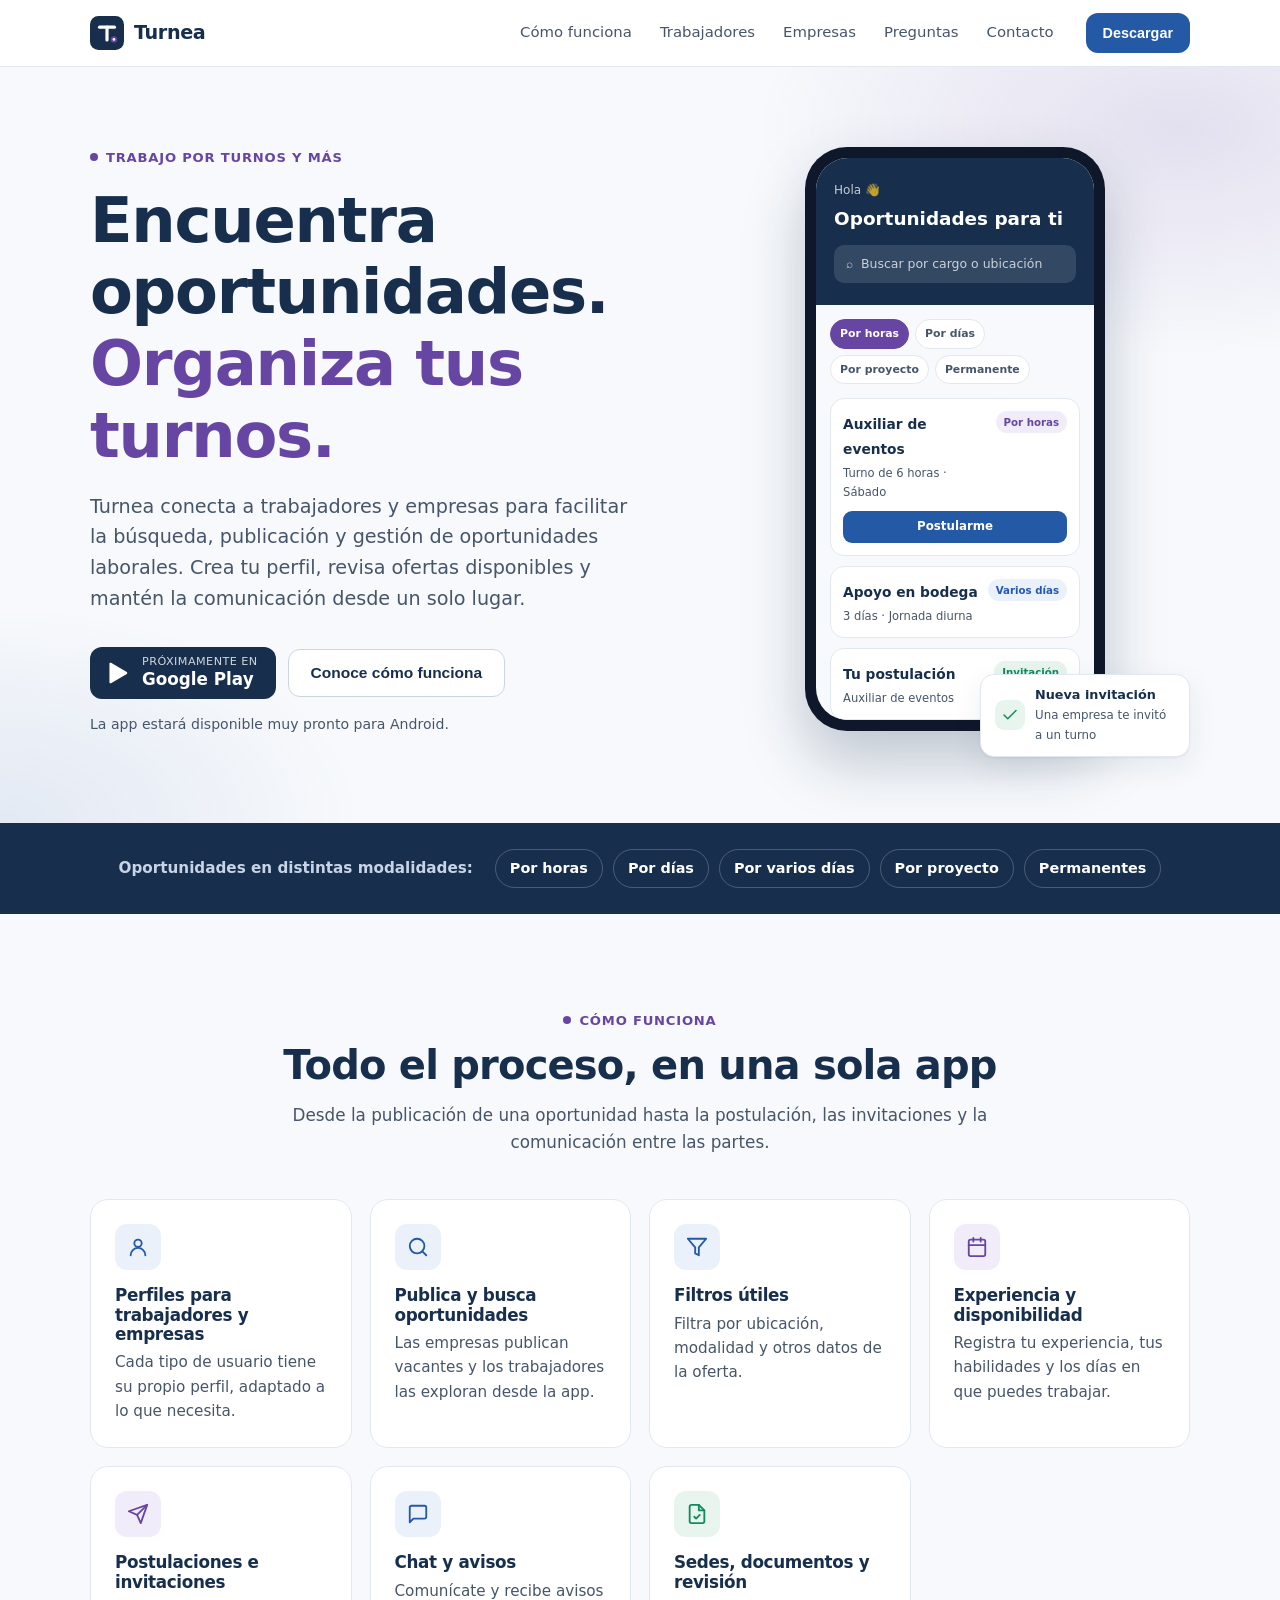
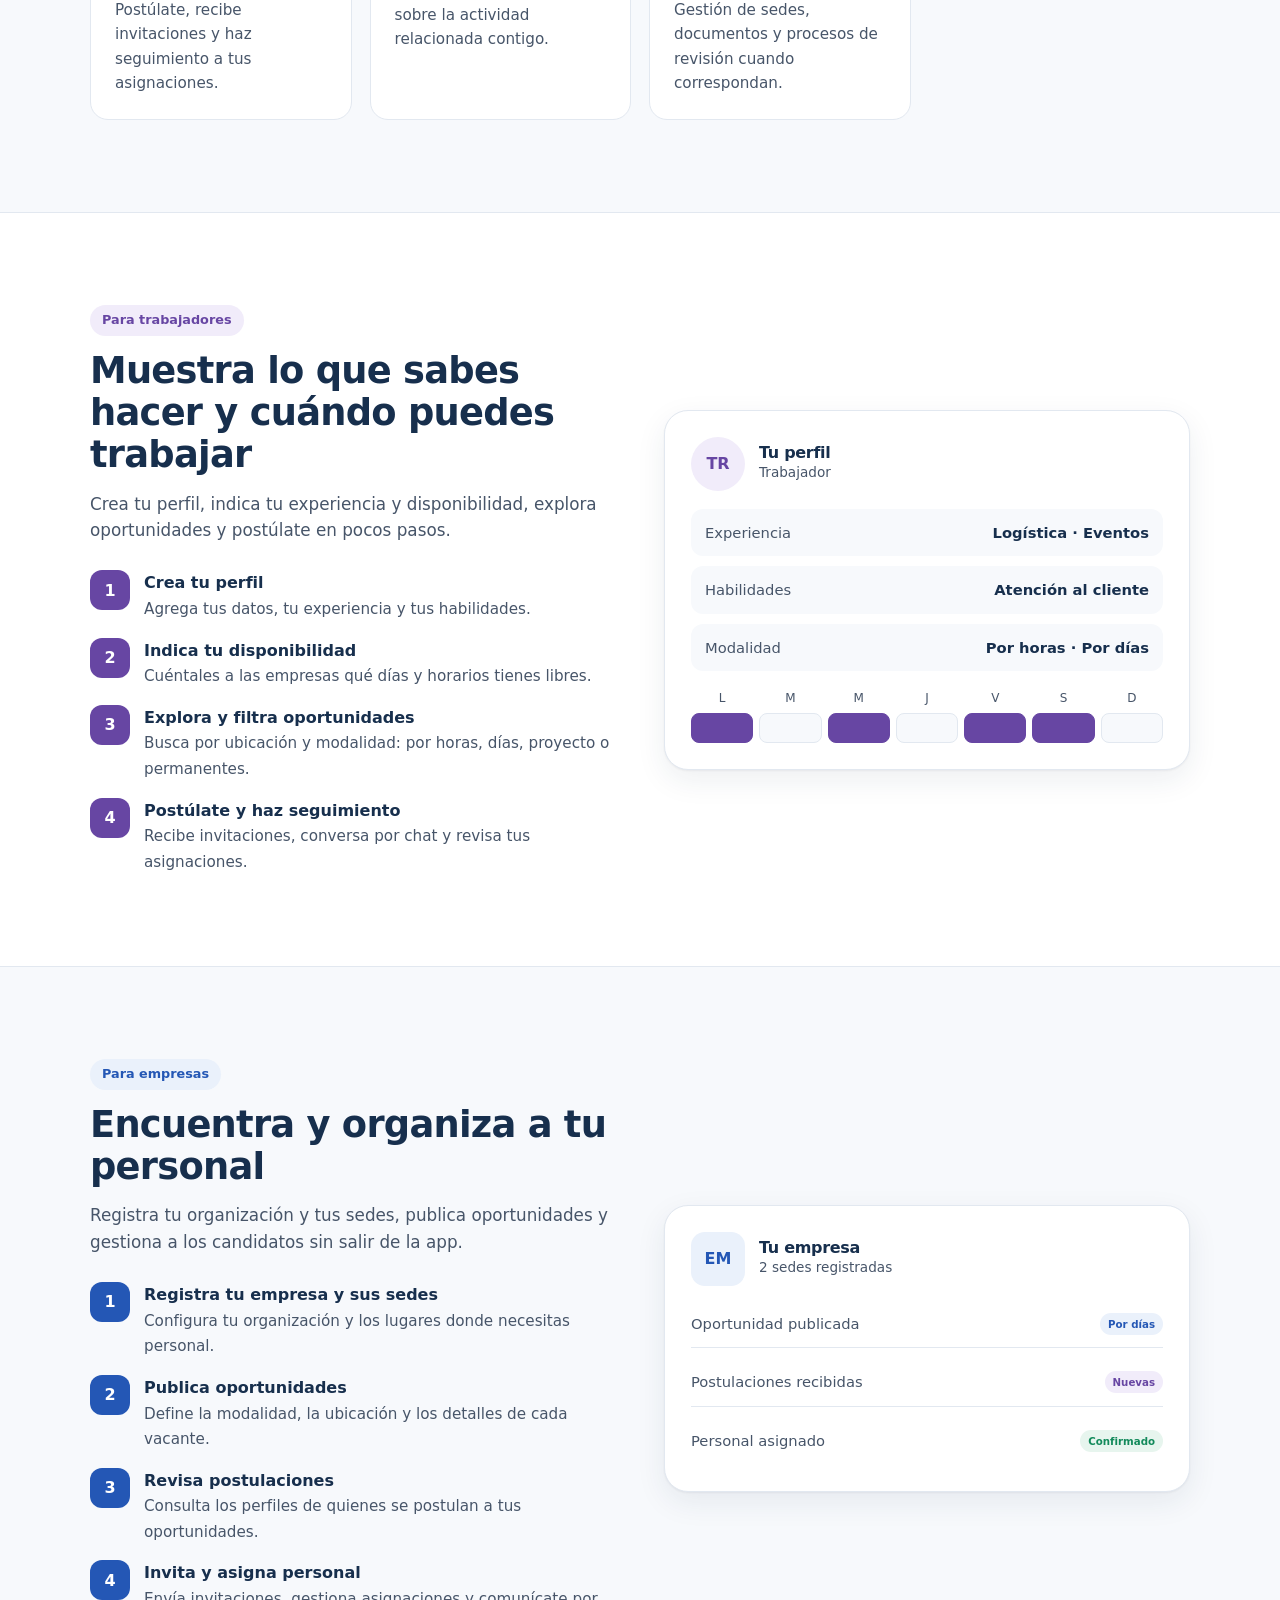
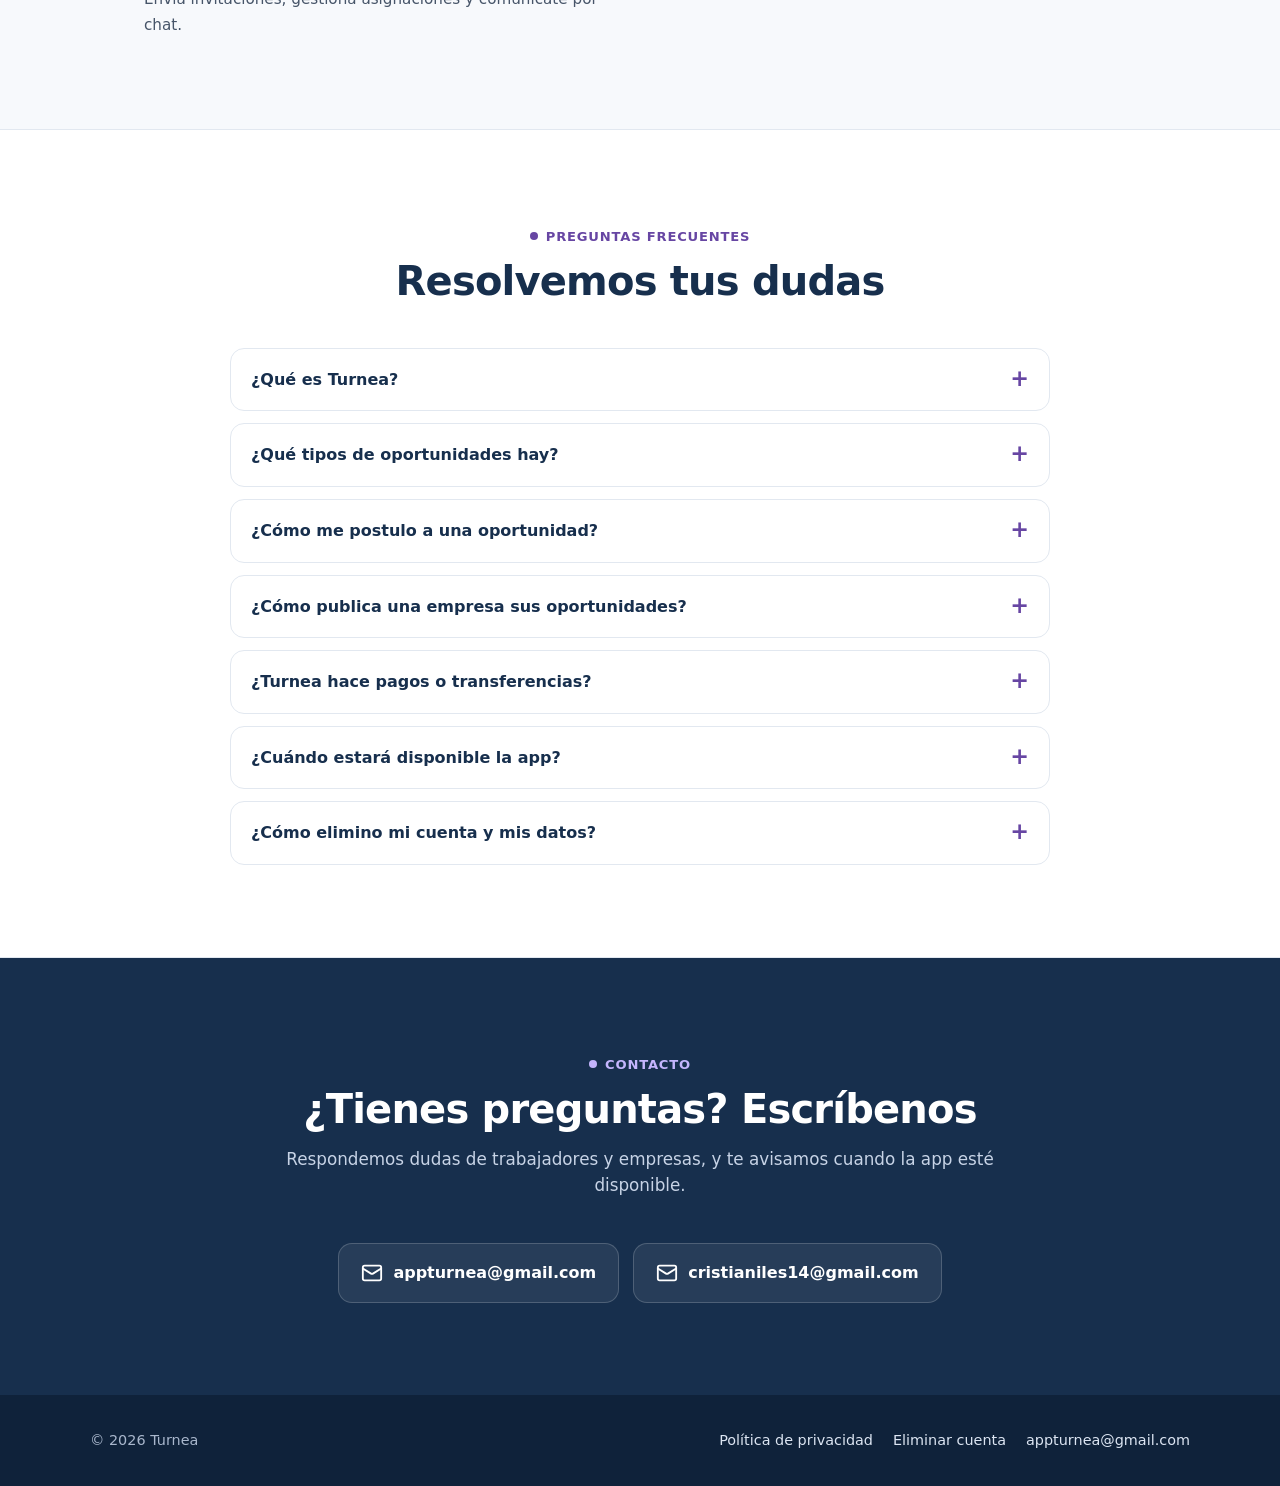
==== index.html @ 00cc9def "Sitio web de Turnea con privacidad y eliminación de cuenta Página de inicio para trabajadores y empr" ====
<!doctype html>
<html lang="es">
<head>
  <meta charset="utf-8">
  <meta name="viewport" content="width=device-width, initial-scale=1">
  <title>Turnea — Encuentra oportunidades. Organiza tus turnos.</title>
  <meta name="description" content="Turnea conecta a trabajadores y empresas para buscar, publicar y gestionar oportunidades laborales por horas, por días, por proyecto o permanentes.">
  <link rel="canonical" href="https://molanojd.github.io/turnea/">
  <meta name="theme-color" content="#172F4D">
  <link rel="icon" href="assets/logo.svg" type="image/svg+xml">
  <meta property="og:type" content="website">
  <meta property="og:site_name" content="Turnea">
  <meta property="og:title" content="Turnea — Encuentra oportunidades. Organiza tus turnos.">
  <meta property="og:description" content="Conecta a trabajadores y empresas para buscar, publicar y gestionar oportunidades laborales desde un solo lugar.">
  <meta property="og:url" content="https://molanojd.github.io/turnea/">
  <meta property="og:image" content="https://molanojd.github.io/turnea/assets/og.jpg">
  <meta property="og:image:width" content="1200">
  <meta property="og:image:height" content="630">
  <meta property="og:locale" content="es_CO">
  <meta name="twitter:card" content="summary_large_image">
  <link rel="preload" href="assets/fonts/inter-latin.woff2" as="font" type="font/woff2" crossorigin>
  <link rel="stylesheet" href="assets/styles.css">
</head>
<body>
<svg width="0" height="0" style="position:absolute" aria-hidden="true">
  <defs>
    <symbol id="i-user" viewBox="0 0 24 24"><circle cx="12" cy="8" r="4"/><path d="M4 21a8 8 0 0 1 16 0"/></symbol>
    <symbol id="i-building" viewBox="0 0 24 24"><rect x="4" y="2" width="16" height="20" rx="2"/><path d="M9 22v-4h6v4M8 6h.01M16 6h.01M12 6h.01M12 10h.01M12 14h.01M16 10h.01M16 14h.01M8 10h.01M8 14h.01"/></symbol>
    <symbol id="i-search" viewBox="0 0 24 24"><circle cx="11" cy="11" r="8"/><path d="m21 21-4.3-4.3"/></symbol>
    <symbol id="i-filter" viewBox="0 0 24 24"><path d="M22 3H2l8 9.46V19l4 2v-8.54z"/></symbol>
    <symbol id="i-calendar" viewBox="0 0 24 24"><rect x="3" y="4" width="18" height="18" rx="2"/><path d="M16 2v4M8 2v4M3 10h18"/></symbol>
    <symbol id="i-send" viewBox="0 0 24 24"><path d="m22 2-7 20-4-9-9-4z"/><path d="M22 2 11 13"/></symbol>
    <symbol id="i-chat" viewBox="0 0 24 24"><path d="M21 15a2 2 0 0 1-2 2H7l-4 4V5a2 2 0 0 1 2-2h14a2 2 0 0 1 2 2z"/></symbol>
    <symbol id="i-file" viewBox="0 0 24 24"><path d="M14 2H6a2 2 0 0 0-2 2v16a2 2 0 0 0 2 2h12a2 2 0 0 0 2-2V8z"/><path d="M14 2v6h6M9 15l2 2 4-4"/></symbol>
    <symbol id="i-check" viewBox="0 0 24 24"><path d="M20 6 9 17l-5-5"/></symbol>
    <symbol id="i-bell" viewBox="0 0 24 24"><path d="M6 8a6 6 0 0 1 12 0c0 7 3 9 3 9H3s3-2 3-9M10.3 21a1.94 1.94 0 0 0 3.4 0"/></symbol>
    <symbol id="i-mail" viewBox="0 0 24 24"><rect x="2" y="4" width="20" height="16" rx="2"/><path d="m22 7-8.97 5.7a1.94 1.94 0 0 1-2.06 0L2 7"/></symbol>
    <symbol id="i-play" viewBox="0 0 24 24"><path d="M5 3.5v17a1 1 0 0 0 1.5.86l14.5-8.5a1 1 0 0 0 0-1.72L6.5 2.64A1 1 0 0 0 5 3.5z" fill="currentColor" stroke="none"/></symbol>
  </defs>
</svg>

<a class="skip" href="#main">Saltar al contenido</a>

<header class="top">
  <div class="wrap">
    <a class="brand" href="./"><img src="assets/logo.svg" width="34" height="34" alt="">Turnea</a>
    <nav class="nav" aria-label="Principal">
      <a href="#como-funciona">Cómo funciona</a>
      <a href="#trabajadores">Trabajadores</a>
      <a href="#empresas">Empresas</a>
      <a href="#preguntas">Preguntas</a>
      <a href="#contacto">Contacto</a>
    </nav>
    <a class="btn btn-primary" href="#descargar">Descargar</a>
  </div>
</header>

<main id="main">
  <!-- Inicio -->
  <section class="hero" id="inicio" aria-labelledby="t-hero">
    <div class="wrap">
      <div>
        <span class="eyebrow">Trabajo por turnos y más</span>
        <h1 id="t-hero">Encuentra oportunidades. <span>Organiza tus turnos.</span></h1>
        <p class="lead">Turnea conecta a trabajadores y empresas para facilitar la búsqueda, publicación y gestión de oportunidades laborales. Crea tu perfil, revisa ofertas disponibles y mantén la comunicación desde un solo lugar.</p>
        <div class="cta" id="descargar">
          <a class="play-soon" href="#contacto" aria-label="Próximamente en Google Play. Escríbenos para recibir el aviso.">
            <svg class="icon" aria-hidden="true"><use href="#i-play"/></svg>
            <span><small>Próximamente en</small><strong>Google Play</strong></span>
          </a>
          <a class="btn btn-outline" href="#como-funciona">Conoce cómo funciona</a>
        </div>
        <p class="note-soon">La app estará disponible muy pronto para Android.</p>
      </div>

      <div class="mock" aria-hidden="true">
        <div class="phone">
          <div class="screen">
            <div class="s-top">
              <small>Hola 👋</small>
              <b>Oportunidades para ti</b>
              <div class="s-search">⌕&nbsp; Buscar por cargo o ubicación</div>
            </div>
            <div class="s-chips"><span class="on">Por horas</span><span>Por días</span><span>Por proyecto</span><span>Permanente</span></div>
            <div class="s-card">
              <div class="r"><div><b>Auxiliar de eventos</b><p>Turno de 6 horas · Sábado</p></div><span class="pill p">Por horas</span></div>
              <div class="act">Postularme</div>
            </div>
            <div class="s-card">
              <div class="r"><div><b>Apoyo en bodega</b><p>3 días · Jornada diurna</p></div><span class="pill b">Varios días</span></div>
            </div>
            <div class="s-card">
              <div class="r"><div><b>Tu postulación</b><p>Auxiliar de eventos</p></div><span class="pill g">Invitación</span></div>
            </div>
          </div>
        </div>
        <div class="toast">
          <span class="dot"><svg class="icon" aria-hidden="true"><use href="#i-check"/></svg></span>
          <div><b>Nueva invitación</b><span>Una empresa te invitó a un turno</span></div>
        </div>
      </div>
    </div>
  </section>

  <div class="modes" aria-label="Modalidades de trabajo">
    <div class="wrap">
      <p>Oportunidades en distintas modalidades:</p>
      <ul>
        <li>Por horas</li><li>Por días</li><li>Por varios días</li><li>Por proyecto</li><li>Permanentes</li>
      </ul>
    </div>
  </div>

  <!-- Cómo funciona / funciones -->
  <section id="como-funciona" aria-labelledby="t-func">
    <div class="wrap">
      <div class="sec-head center">
        <span class="eyebrow">Cómo funciona</span>
        <h2 id="t-func">Todo el proceso, en una sola app</h2>
        <p>Desde la publicación de una oportunidad hasta la postulación, las invitaciones y la comunicación entre las partes.</p>
      </div>
      <ul class="features">
        <li class="feature"><span class="ico"><svg class="icon" aria-hidden="true"><use href="#i-user"/></svg></span><h3>Perfiles para trabajadores y empresas</h3><p>Cada tipo de usuario tiene su propio perfil, adaptado a lo que necesita.</p></li>
        <li class="feature"><span class="ico"><svg class="icon" aria-hidden="true"><use href="#i-search"/></svg></span><h3>Publica y busca oportunidades</h3><p>Las empresas publican vacantes y los trabajadores las exploran desde la app.</p></li>
        <li class="feature"><span class="ico"><svg class="icon" aria-hidden="true"><use href="#i-filter"/></svg></span><h3>Filtros útiles</h3><p>Filtra por ubicación, modalidad y otros datos de la oferta.</p></li>
        <li class="feature"><span class="ico p"><svg class="icon" aria-hidden="true"><use href="#i-calendar"/></svg></span><h3>Experiencia y disponibilidad</h3><p>Registra tu experiencia, tus habilidades y los días en que puedes trabajar.</p></li>
        <li class="feature"><span class="ico p"><svg class="icon" aria-hidden="true"><use href="#i-send"/></svg></span><h3>Postulaciones e invitaciones</h3><p>Postúlate, recibe invitaciones y haz seguimiento a tus asignaciones.</p></li>
        <li class="feature"><span class="ico"><svg class="icon" aria-hidden="true"><use href="#i-chat"/></svg></span><h3>Chat y avisos</h3><p>Comunícate y recibe avisos sobre la actividad relacionada contigo.</p></li>
        <li class="feature"><span class="ico g"><svg class="icon" aria-hidden="true"><use href="#i-file"/></svg></span><h3>Sedes, documentos y revisión</h3><p>Gestión de sedes, documentos y procesos de revisión cuando correspondan.</p></li>
      </ul>
    </div>
  </section>

  <!-- Trabajadores -->
  <section class="alt" id="trabajadores" aria-labelledby="t-work">
    <div class="wrap split">
      <div>
        <span class="tag worker">Para trabajadores</span>
        <h2 id="t-work">Muestra lo que sabes hacer y cuándo puedes trabajar</h2>
        <p>Crea tu perfil, indica tu experiencia y disponibilidad, explora oportunidades y postúlate en pocos pasos.</p>
        <ol class="steps">
          <li><div><b>Crea tu perfil</b><span>Agrega tus datos, tu experiencia y tus habilidades.</span></div></li>
          <li><div><b>Indica tu disponibilidad</b><span>Cuéntales a las empresas qué días y horarios tienes libres.</span></div></li>
          <li><div><b>Explora y filtra oportunidades</b><span>Busca por ubicación y modalidad: por horas, días, proyecto o permanentes.</span></div></li>
          <li><div><b>Postúlate y haz seguimiento</b><span>Recibe invitaciones, conversa por chat y revisa tus asignaciones.</span></div></li>
        </ol>
      </div>
      <div class="split-media" aria-hidden="true">
        <div class="profile"><span class="avatar">TR</span><div><h3>Tu perfil</h3><small>Trabajador</small></div></div>
        <div class="kv">
          <div><span>Experiencia</span><b>Logística · Eventos</b></div>
          <div><span>Habilidades</span><b>Atención al cliente</b></div>
          <div><span>Modalidad</span><b>Por horas · Por días</b></div>
        </div>
        <div class="week">
          <span>L<i class="on"></i></span><span>M<i></i></span><span>M<i class="on"></i></span><span>J<i></i></span><span>V<i class="on"></i></span><span>S<i class="on"></i></span><span>D<i></i></span>
        </div>
      </div>
    </div>
  </section>

  <!-- Empresas -->
  <section class="company" id="empresas" aria-labelledby="t-comp">
    <div class="wrap split reverse">
      <div>
        <span class="tag company">Para empresas</span>
        <h2 id="t-comp">Encuentra y organiza a tu personal</h2>
        <p>Registra tu organización y tus sedes, publica oportunidades y gestiona a los candidatos sin salir de la app.</p>
        <ol class="steps">
          <li><div><b>Registra tu empresa y sus sedes</b><span>Configura tu organización y los lugares donde necesitas personal.</span></div></li>
          <li><div><b>Publica oportunidades</b><span>Define la modalidad, la ubicación y los detalles de cada vacante.</span></div></li>
          <li><div><b>Revisa postulaciones</b><span>Consulta los perfiles de quienes se postulan a tus oportunidades.</span></div></li>
          <li><div><b>Invita y asigna personal</b><span>Envía invitaciones, gestiona asignaciones y comunícate por chat.</span></div></li>
        </ol>
      </div>
      <div class="split-media" aria-hidden="true">
        <div class="profile"><span class="avatar c">EM</span><div><h3>Tu empresa</h3><small>2 sedes registradas</small></div></div>
        <div class="kv" style="margin-top:14px">
          <div class="bar-row" style="background:none;padding:12px 0;border-radius:0"><span>Oportunidad publicada</span><span class="pill b">Por días</span></div>
          <div class="bar-row" style="background:none;padding:12px 0;border-radius:0"><span>Postulaciones recibidas</span><span class="pill p">Nuevas</span></div>
          <div class="bar-row" style="background:none;padding:12px 0;border-radius:0"><span>Personal asignado</span><span class="pill g">Confirmado</span></div>
        </div>
      </div>
    </div>
  </section>

  <!-- FAQ -->
  <section class="alt" id="preguntas" aria-labelledby="t-faq">
    <div class="wrap">
      <div class="sec-head center">
        <span class="eyebrow">Preguntas frecuentes</span>
        <h2 id="t-faq">Resolvemos tus dudas</h2>
      </div>
      <div class="faq">
        <details>
          <summary>¿Qué es Turnea?</summary>
          <p>Es una aplicación que conecta a personas que buscan oportunidades de trabajo con empresas que necesitan encontrar y organizar personal. Permite publicar y explorar vacantes y gestionar la postulación, las invitaciones y la comunicación.</p>
        </details>
        <details>
          <summary>¿Qué tipos de oportunidades hay?</summary>
          <p>Oportunidades por horas, por días, por varios días, por proyecto o permanentes.</p>
        </details>
        <details>
          <summary>¿Cómo me postulo a una oportunidad?</summary>
          <p>Crea tu perfil de trabajador, indica tu experiencia y disponibilidad, busca la oportunidad que te interese y postúlate desde la app. Podrás seguir el estado de tus postulaciones e invitaciones.</p>
        </details>
        <details>
          <summary>¿Cómo publica una empresa sus oportunidades?</summary>
          <p>La empresa registra su organización y sus sedes, publica la oportunidad con su modalidad y ubicación y luego revisa las postulaciones, envía invitaciones y gestiona las asignaciones.</p>
        </details>
        <details>
          <summary>¿Turnea hace pagos o transferencias?</summary>
          <p>No. Por ahora Turnea no realiza pagos, transferencias ni retiros de dinero.</p>
        </details>
        <details>
          <summary>¿Cuándo estará disponible la app?</summary>
          <p>Turnea llegará pronto a Google Play. Si quieres saber cuándo, escríbenos y te avisamos.</p>
        </details>
        <details>
          <summary>¿Cómo elimino mi cuenta y mis datos?</summary>
          <p>Puedes solicitarlo en cualquier momento desde la página <a href="eliminar-cuenta/">Eliminar cuenta</a>, sin necesidad de abrir la app ni iniciar sesión.</p>
        </details>
      </div>
    </div>
  </section>

  <!-- Contacto -->
  <section class="contact" id="contacto" aria-labelledby="t-contact">
    <div class="wrap">
      <div class="sec-head center">
        <span class="eyebrow">Contacto</span>
        <h2 id="t-contact">¿Tienes preguntas? Escríbenos</h2>
        <p>Respondemos dudas de trabajadores y empresas, y te avisamos cuando la app esté disponible.</p>
      </div>
      <div class="mails">
        <a href="mailto:appturnea@gmail.com"><svg class="icon" aria-hidden="true"><use href="#i-mail"/></svg>appturnea@gmail.com</a>
        <a href="mailto:cristianiles14@gmail.com"><svg class="icon" aria-hidden="true"><use href="#i-mail"/></svg>cristianiles14@gmail.com</a>
      </div>
    </div>
  </section>
</main>

<footer>
  <div class="wrap">
    <span>© <span id="y">2026</span> Turnea</span>
    <nav aria-label="Legal">
      <a href="privacidad/">Política de privacidad</a>
      <a href="eliminar-cuenta/">Eliminar cuenta</a>
      <a href="mailto:appturnea@gmail.com">appturnea@gmail.com</a>
    </nav>
  </div>
</footer>
<script>document.getElementById('y').textContent = new Date().getFullYear();</script>
</body>
</html>
---- assets/styles.css ----
/* Inter (SIL Open Font License 1.1), self-hosted latin subset */
@font-face { font-family: "Inter"; font-style: normal; font-weight: 400 800; font-display: swap; src: url("fonts/inter-latin.woff2") format("woff2"); }

:root {
  --navy: #172F4D;
  --blue: #2459A6;
  --blue-company: #2457B5;
  --purple: #6746A3;
  --green: #138A5B;
  --bg: #F7F9FC;
  --card: #FFFFFF;
  --text: #0F172A;
  --muted: #475569;
  --line: #E2E8F0;
  --blue-soft: #EAF1FB;
  --purple-soft: #F1ECFA;
  --green-soft: #E7F5EE;
  --shadow: 0 1px 2px rgba(15, 23, 42, .05), 0 10px 30px rgba(23, 47, 77, .08);
  --radius: 18px;
  --maxw: 1140px;
  color-scheme: light;
}

*, *::before, *::after { box-sizing: border-box; }
html { scroll-behavior: smooth; -webkit-text-size-adjust: 100%; }
body { margin: 0; font-family: "Inter", system-ui, -apple-system, "Segoe UI", Roboto, sans-serif; color: var(--text); background: var(--bg); line-height: 1.6; -webkit-font-smoothing: antialiased; }
img, svg { display: block; max-width: 100%; }
a { color: var(--blue); text-underline-offset: 3px; }
a:hover { color: var(--navy); }
h1, h2, h3 { margin: 0; line-height: 1.15; letter-spacing: -.02em; color: var(--navy); }
p { margin: 0; }
ul, ol { margin: 0; padding: 0; }
:focus-visible { outline: 3px solid var(--purple); outline-offset: 3px; border-radius: 6px; }
.wrap { width: 100%; max-width: var(--maxw); margin: 0 auto; padding: 0 20px; }
.icon { width: 22px; height: 22px; flex: none; fill: none; stroke: currentColor; stroke-width: 2; stroke-linecap: round; stroke-linejoin: round; }
.skip { position: absolute; left: 16px; top: -60px; background: #fff; padding: 10px 14px; border-radius: 8px; z-index: 100; }
.skip:focus { top: 12px; }

/* Header */
.top { position: sticky; top: 0; z-index: 50; background: rgba(255, 255, 255, .96); border-bottom: 1px solid var(--line); }
.top .wrap { height: 66px; display: flex; align-items: center; gap: 20px; }
.brand { display: flex; align-items: center; gap: 10px; text-decoration: none; color: var(--navy); font-weight: 800; font-size: 1.2rem; letter-spacing: -.02em; }
.brand:hover { color: var(--navy); }
.brand img { width: 34px; height: 34px; }
.nav { display: flex; gap: 4px; margin-left: auto; }
.nav a { color: var(--muted); text-decoration: none; font-weight: 500; font-size: .93rem; padding: 8px 12px; border-radius: 8px; }
.nav a:hover { color: var(--navy); background: var(--blue-soft); }
.top .btn { padding: 0 16px; min-height: 40px; font-size: .9rem; }
@media (max-width: 860px) { .nav { display: none; } .top .btn { margin-left: auto; } }

/* Buttons */
.btn { display: inline-flex; align-items: center; justify-content: center; gap: 8px; min-height: 48px; padding: 0 22px; border-radius: 12px; font: 600 .97rem "Inter", sans-serif; text-decoration: none; border: 1px solid transparent; cursor: pointer; transition: background .2s, border-color .2s, color .2s; }
.btn-primary { background: var(--blue); color: #fff; }
.btn-primary:hover { background: var(--navy); color: #fff; }
.btn-outline { background: #fff; color: var(--navy); border-color: #CBD5E1; }
.btn-outline:hover { border-color: var(--blue); color: var(--blue); }
.btn-purple { background: var(--purple); color: #fff; }
.btn-purple:hover { background: #553690; color: #fff; }
.play-soon { display: inline-flex; align-items: center; gap: 12px; padding: 9px 18px 9px 14px; border-radius: 12px; background: var(--navy); color: #fff; text-decoration: none; min-height: 52px; }
.play-soon:hover { color: #fff; background: #10233a; }
.play-soon svg { width: 26px; height: 26px; }
.play-soon small { display: block; font-size: .7rem; letter-spacing: .04em; text-transform: uppercase; opacity: .8; line-height: 1.1; }
.play-soon strong { display: block; font-size: 1.05rem; line-height: 1.2; }

/* Hero */
.hero { position: relative; overflow: hidden; padding: 76px 0 88px; background:
  radial-gradient(700px 380px at 92% 8%, rgba(103, 70, 163, .14), transparent 60%),
  radial-gradient(600px 360px at 0% 100%, rgba(36, 89, 166, .10), transparent 60%), var(--bg); }
.hero .wrap { display: grid; grid-template-columns: 1.1fr .9fr; gap: 56px; align-items: center; }
.eyebrow { display: inline-flex; align-items: center; gap: 8px; font-size: .82rem; font-weight: 700; letter-spacing: .06em; text-transform: uppercase; color: var(--purple); }
.eyebrow::before { content: ""; width: 8px; height: 8px; border-radius: 50%; background: var(--purple); }
.hero h1 { margin-top: 16px; font-size: clamp(2.3rem, 5.6vw, 3.9rem); font-weight: 800; }
.hero h1 span { color: var(--purple); }
.lead { margin-top: 20px; font-size: clamp(1.05rem, 2vw, 1.2rem); color: var(--muted); max-width: 560px; }
.cta { margin-top: 32px; display: flex; flex-wrap: wrap; gap: 12px; align-items: center; }
.note-soon { margin-top: 14px; font-size: .88rem; color: var(--muted); }
@media (max-width: 900px) { .hero { padding: 48px 0 64px; } .hero .wrap { grid-template-columns: 1fr; gap: 44px; } }

/* Phone mockup */
.mock { position: relative; display: flex; justify-content: center; }
.phone { width: 300px; border-radius: 42px; background: #0F172A; padding: 11px; box-shadow: 0 30px 60px rgba(23, 47, 77, .25); }
.screen { border-radius: 32px; overflow: hidden; background: var(--bg); min-height: 560px; }
.s-top { background: var(--navy); color: #fff; padding: 18px 18px 22px; }
.s-top small { opacity: .75; font-size: .75rem; }
.s-top b { display: block; font-size: 1.15rem; margin-top: 2px; }
.s-search { margin-top: 12px; height: 38px; border-radius: 10px; background: rgba(255, 255, 255, .12); display: flex; align-items: center; padding: 0 12px; font-size: .78rem; color: rgba(255, 255, 255, .75); }
.s-chips { display: flex; gap: 6px; padding: 14px 14px 4px; flex-wrap: wrap; }
.s-chips span { font-size: .68rem; font-weight: 600; padding: 5px 9px; border-radius: 999px; background: #fff; border: 1px solid var(--line); color: var(--muted); }
.s-chips span.on { background: var(--purple); border-color: var(--purple); color: #fff; }
.s-card { margin: 10px 14px 0; background: #fff; border-radius: 14px; padding: 12px; border: 1px solid var(--line); }
.s-card .r { display: flex; justify-content: space-between; align-items: flex-start; gap: 8px; }
.s-card b { font-size: .86rem; color: var(--navy); }
.s-card p { font-size: .72rem; color: var(--muted); margin-top: 2px; }
.pill { font-size: .64rem; font-weight: 700; padding: 3px 8px; border-radius: 999px; white-space: nowrap; }
.pill.p { background: var(--purple-soft); color: var(--purple); }
.pill.b { background: var(--blue-soft); color: var(--blue-company); }
.pill.g { background: var(--green-soft); color: var(--green); }
.s-card .act { margin-top: 10px; height: 32px; border-radius: 9px; background: var(--blue); color: #fff; font-size: .74rem; font-weight: 700; display: grid; place-items: center; }
.toast { position: absolute; right: 0; bottom: -26px; background: #fff; border: 1px solid var(--line); border-radius: 14px; padding: 10px 14px; box-shadow: var(--shadow); display: flex; gap: 10px; align-items: center; font-size: .8rem; max-width: 210px; }
.toast .dot { width: 30px; height: 30px; border-radius: 9px; background: var(--green-soft); color: var(--green); display: grid; place-items: center; flex: none; }
.toast .dot svg { width: 18px; height: 18px; }
.toast b { display: block; color: var(--navy); }
.toast span { color: var(--muted); font-size: .74rem; }
.toast.two { left: -10px; right: auto; top: auto; bottom: 80px; }
.toast.two .dot { background: var(--purple-soft); color: var(--purple); }
@media (max-width: 520px) { .toast { display: none; } .phone { width: 270px; } }

/* Modalities */
.modes { background: var(--navy); color: #fff; padding: 26px 0; }
.modes .wrap { display: flex; flex-wrap: wrap; align-items: center; gap: 12px 22px; justify-content: center; }
.modes p { font-weight: 600; color: #C7D3E6; font-size: .95rem; }
.modes ul { list-style: none; display: flex; flex-wrap: wrap; gap: 10px; justify-content: center; }
.modes li { padding: 7px 14px; border-radius: 999px; border: 1px solid rgba(255, 255, 255, .22); font-weight: 600; font-size: .9rem; }

/* Sections */
section { padding: 92px 0; scroll-margin-top: 66px; }
.sec-head { max-width: 720px; margin-bottom: 44px; }
.sec-head.center { margin-left: auto; margin-right: auto; text-align: center; }
.sec-head h2 { margin-top: 10px; font-size: clamp(1.8rem, 3.8vw, 2.5rem); font-weight: 800; }
.sec-head p { margin-top: 14px; color: var(--muted); font-size: 1.05rem; }
@media (max-width: 600px) { section { padding: 64px 0; } .sec-head { margin-bottom: 30px; } }

.features { display: grid; grid-template-columns: repeat(auto-fill, minmax(250px, 1fr)); gap: 18px; list-style: none; }
.feature { background: var(--card); border: 1px solid var(--line); border-radius: var(--radius); padding: 24px; }
.feature .ico { width: 46px; height: 46px; border-radius: 12px; display: grid; place-items: center; background: var(--blue-soft); color: var(--blue); }
.feature .ico.p { background: var(--purple-soft); color: var(--purple); }
.feature .ico.g { background: var(--green-soft); color: var(--green); }
.feature h3 { margin-top: 16px; font-size: 1.05rem; font-weight: 700; }
.feature p { margin-top: 6px; color: var(--muted); font-size: .95rem; }

/* Audience split */
.split { display: grid; grid-template-columns: 1fr 1fr; gap: 48px; align-items: center; }
.split.reverse .split-media { order: 2; }
.tag { display: inline-block; font-size: .8rem; font-weight: 700; padding: 5px 12px; border-radius: 999px; }
.tag.worker { background: var(--purple-soft); color: var(--purple); }
.tag.company { background: var(--blue-soft); color: var(--blue-company); }
.split h2 { margin-top: 14px; font-size: clamp(1.7rem, 3.4vw, 2.3rem); font-weight: 800; }
.split > div > p { margin-top: 14px; color: var(--muted); font-size: 1.05rem; }
.steps { list-style: none; margin-top: 26px; display: grid; gap: 16px; counter-reset: s; }
.steps li { display: grid; grid-template-columns: 40px 1fr; gap: 14px; align-items: start; }
.steps li::before { counter-increment: s; content: counter(s); width: 40px; height: 40px; border-radius: 12px; display: grid; place-items: center; font-weight: 800; color: #fff; background: var(--purple); }
.company .steps li::before { background: var(--blue-company); }
.steps b { display: block; color: var(--navy); }
.steps span { color: var(--muted); font-size: .95rem; }
.split-media { background: var(--card); border: 1px solid var(--line); border-radius: 24px; padding: 26px; box-shadow: var(--shadow); }
.split-media h3 { font-size: 1rem; }
.profile { display: flex; gap: 14px; align-items: center; }
.avatar { width: 54px; height: 54px; border-radius: 50%; background: var(--purple-soft); color: var(--purple); display: grid; place-items: center; font-weight: 800; }
.avatar.c { border-radius: 14px; background: var(--blue-soft); color: var(--blue-company); }
.profile small { display: block; color: var(--muted); font-size: .85rem; }
.kv { margin-top: 18px; display: grid; gap: 10px; }
.kv div { display: flex; justify-content: space-between; gap: 10px; padding: 12px 14px; border-radius: 12px; background: var(--bg); font-size: .92rem; }
.kv div span { color: var(--muted); }
.kv div b { color: var(--navy); text-align: right; }
.week { margin-top: 18px; display: grid; grid-template-columns: repeat(7, 1fr); gap: 6px; text-align: center; font-size: .75rem; color: var(--muted); }
.week i { display: block; height: 30px; border-radius: 8px; background: var(--bg); margin-top: 4px; border: 1px solid var(--line); }
.week i.on { background: var(--purple); border-color: var(--purple); }
.bar-row { display: flex; align-items: center; justify-content: space-between; padding: 12px 0; border-bottom: 1px solid var(--line); font-size: .92rem; }
.bar-row:last-child { border-bottom: 0; }
@media (max-width: 900px) { .split { grid-template-columns: 1fr; gap: 32px; } .split.reverse .split-media { order: 0; } }

section.alt { background: #fff; border-top: 1px solid var(--line); border-bottom: 1px solid var(--line); }

/* FAQ */
.faq { max-width: 820px; margin: 0 auto; display: grid; gap: 12px; }
.faq details { background: var(--card); border: 1px solid var(--line); border-radius: 14px; padding: 0 20px; }
.faq summary { cursor: pointer; list-style: none; padding: 18px 0; font-weight: 700; color: var(--navy); display: flex; justify-content: space-between; gap: 16px; }
.faq summary::-webkit-details-marker { display: none; }
.faq summary::after { content: "+"; font-size: 1.4rem; line-height: 1; color: var(--purple); }
.faq details[open] summary::after { content: "–"; }
.faq details p { padding: 0 0 18px; color: var(--muted); }

/* Contact */
.contact { background: var(--navy); color: #fff; text-align: center; }
.contact h2 { color: #fff; }
.contact .sec-head p { color: #C7D3E6; }
.contact .eyebrow { color: #C4B5FD; }
.contact .eyebrow::before { background: #C4B5FD; }
.mails { display: flex; flex-wrap: wrap; gap: 14px; justify-content: center; }
.mails a { display: inline-flex; align-items: center; gap: 10px; padding: 16px 22px; border-radius: 14px; background: rgba(255, 255, 255, .07); border: 1px solid rgba(255, 255, 255, .18); color: #fff; text-decoration: none; font-weight: 600; overflow-wrap: anywhere; }
.mails a:hover { border-color: #C4B5FD; color: #fff; background: rgba(255, 255, 255, .11); }

/* Footer */
footer { background: #0F223A; color: #A9B7CC; font-size: .9rem; padding: 34px 0; }
footer .wrap { display: flex; flex-wrap: wrap; gap: 16px 28px; justify-content: space-between; align-items: center; }
footer nav { display: flex; flex-wrap: wrap; gap: 8px 20px; }
footer a { color: #DCE5F2; text-decoration: none; }
footer a:hover { color: #fff; text-decoration: underline; }

/* Legal pages */
.legal-hero { background: var(--navy); color: #fff; padding: 56px 0 48px; }
.legal-hero h1 { color: #fff; font-size: clamp(2rem, 4.6vw, 2.8rem); font-weight: 800; }
.legal-hero p { margin-top: 12px; color: #C7D3E6; max-width: 720px; }
.legal { padding: 56px 0 80px; }
.legal .wrap { max-width: 820px; }
.doc { background: var(--card); border: 1px solid var(--line); border-radius: 20px; padding: 40px; }
.doc h2 { font-size: 1.3rem; margin-top: 34px; }
.doc h2:first-child { margin-top: 0; }
.doc p, .doc li { color: #334155; }
.doc p + p { margin-top: 12px; }
.doc ul, .doc ol { margin-top: 12px; padding-left: 22px; display: grid; gap: 8px; }
.doc h2 + p { margin-top: 10px; }
.doc .meta { font-size: .9rem; color: var(--muted); margin-bottom: 26px; padding-bottom: 20px; border-bottom: 1px solid var(--line); }
.callout { margin-top: 16px; padding: 16px 18px; border-radius: 14px; background: var(--blue-soft); color: var(--navy); font-size: .95rem; }
.callout.p { background: var(--purple-soft); }
.toc { margin-bottom: 28px; padding: 18px 22px; border-radius: 14px; background: var(--bg); }
.toc b { color: var(--navy); }
.toc ol { margin-top: 8px; columns: 2; column-gap: 28px; display: block; }
.toc li { margin-bottom: 4px; }
@media (max-width: 600px) { .doc { padding: 26px 20px; } .toc ol { columns: 1; } }

/* Delete form */
.form { margin-top: 18px; display: grid; gap: 16px; }
.field label { display: block; font-weight: 600; color: var(--navy); margin-bottom: 6px; font-size: .95rem; }
.field input, .field select, .field textarea { width: 100%; font: 400 1rem "Inter", sans-serif; color: var(--text); padding: 12px 14px; border: 1px solid #CBD5E1; border-radius: 12px; background: #fff; min-height: 48px; }
.field input:focus, .field select:focus, .field textarea:focus { outline: 3px solid rgba(103, 70, 163, .35); border-color: var(--purple); }
.field .hint { font-size: .85rem; color: var(--muted); margin-top: 6px; }
.radios { display: grid; gap: 10px; }
.radios label { display: flex; gap: 10px; align-items: flex-start; padding: 12px 14px; border: 1px solid var(--line); border-radius: 12px; font-weight: 500; cursor: pointer; margin: 0; }
.radios input { width: 18px; height: 18px; min-height: 0; margin-top: 3px; accent-color: var(--purple); }
.fallback { margin-top: 14px; font-size: .9rem; color: var(--muted); }
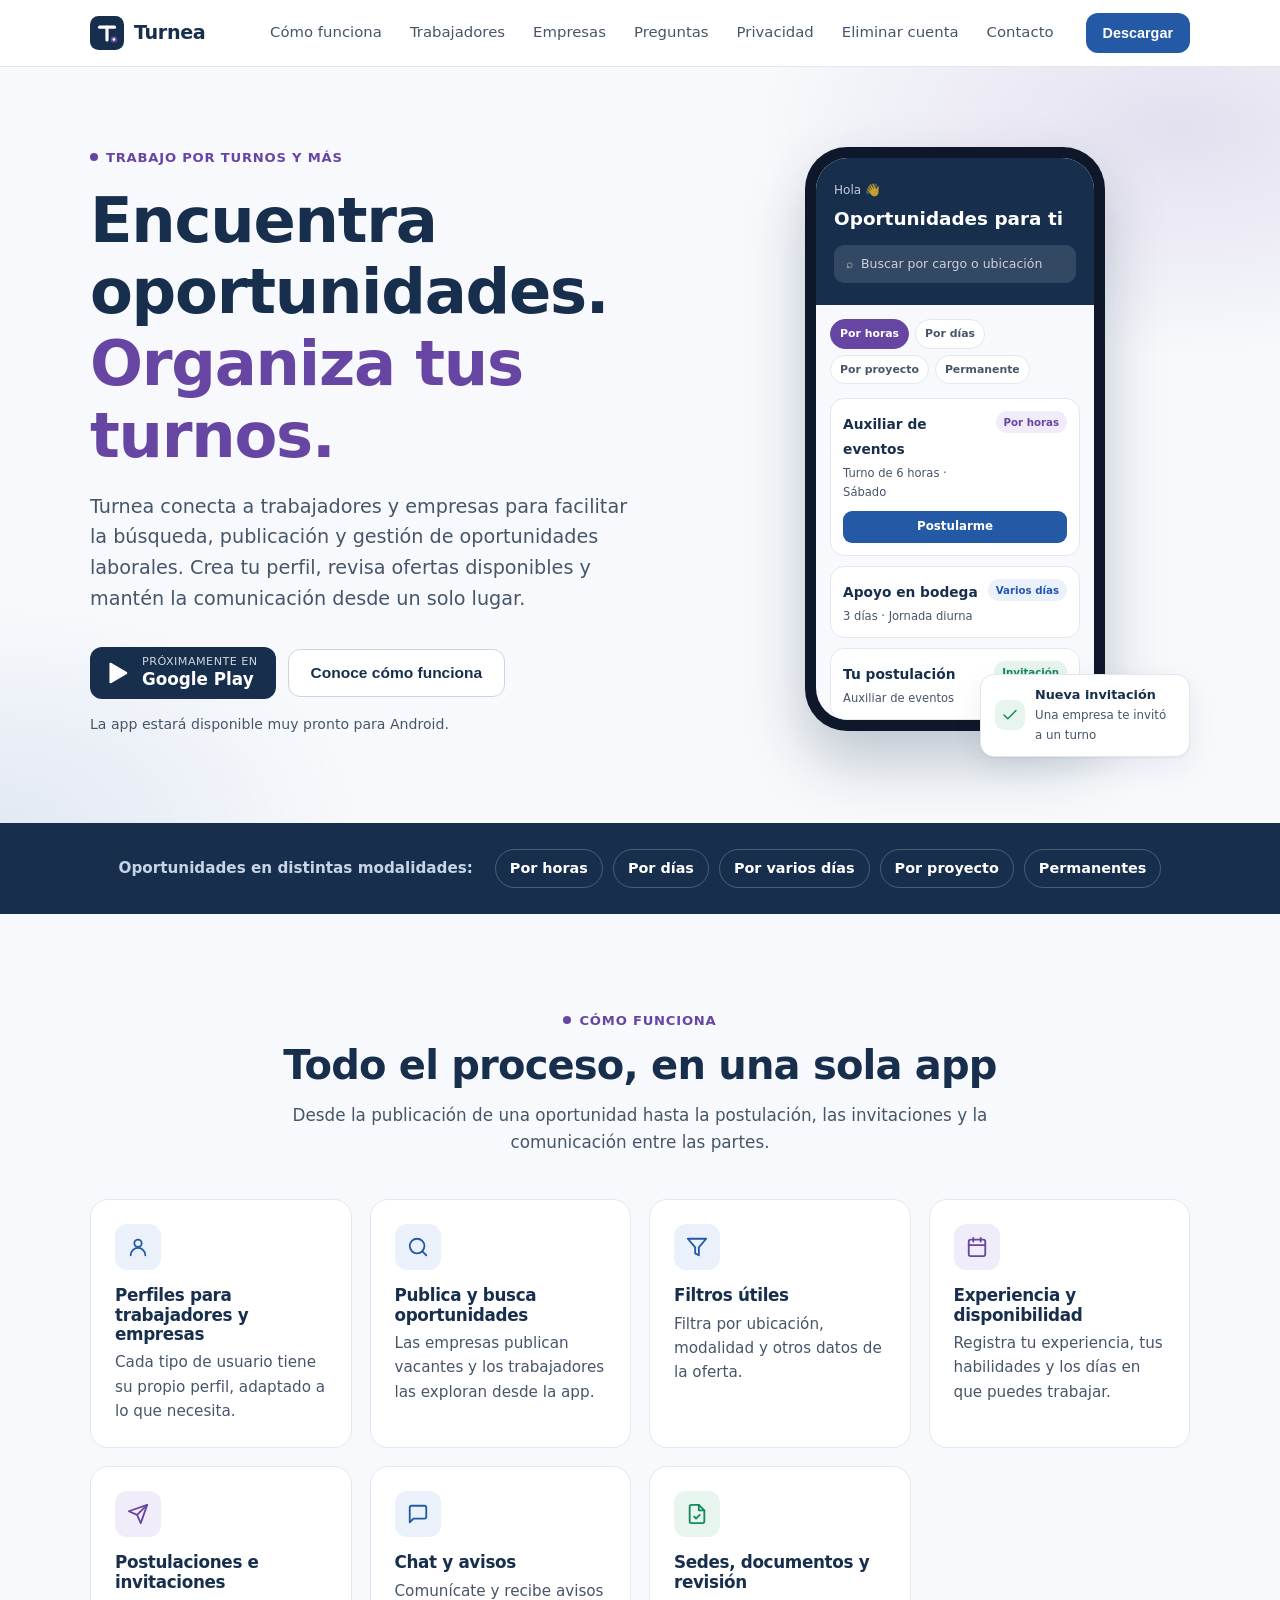
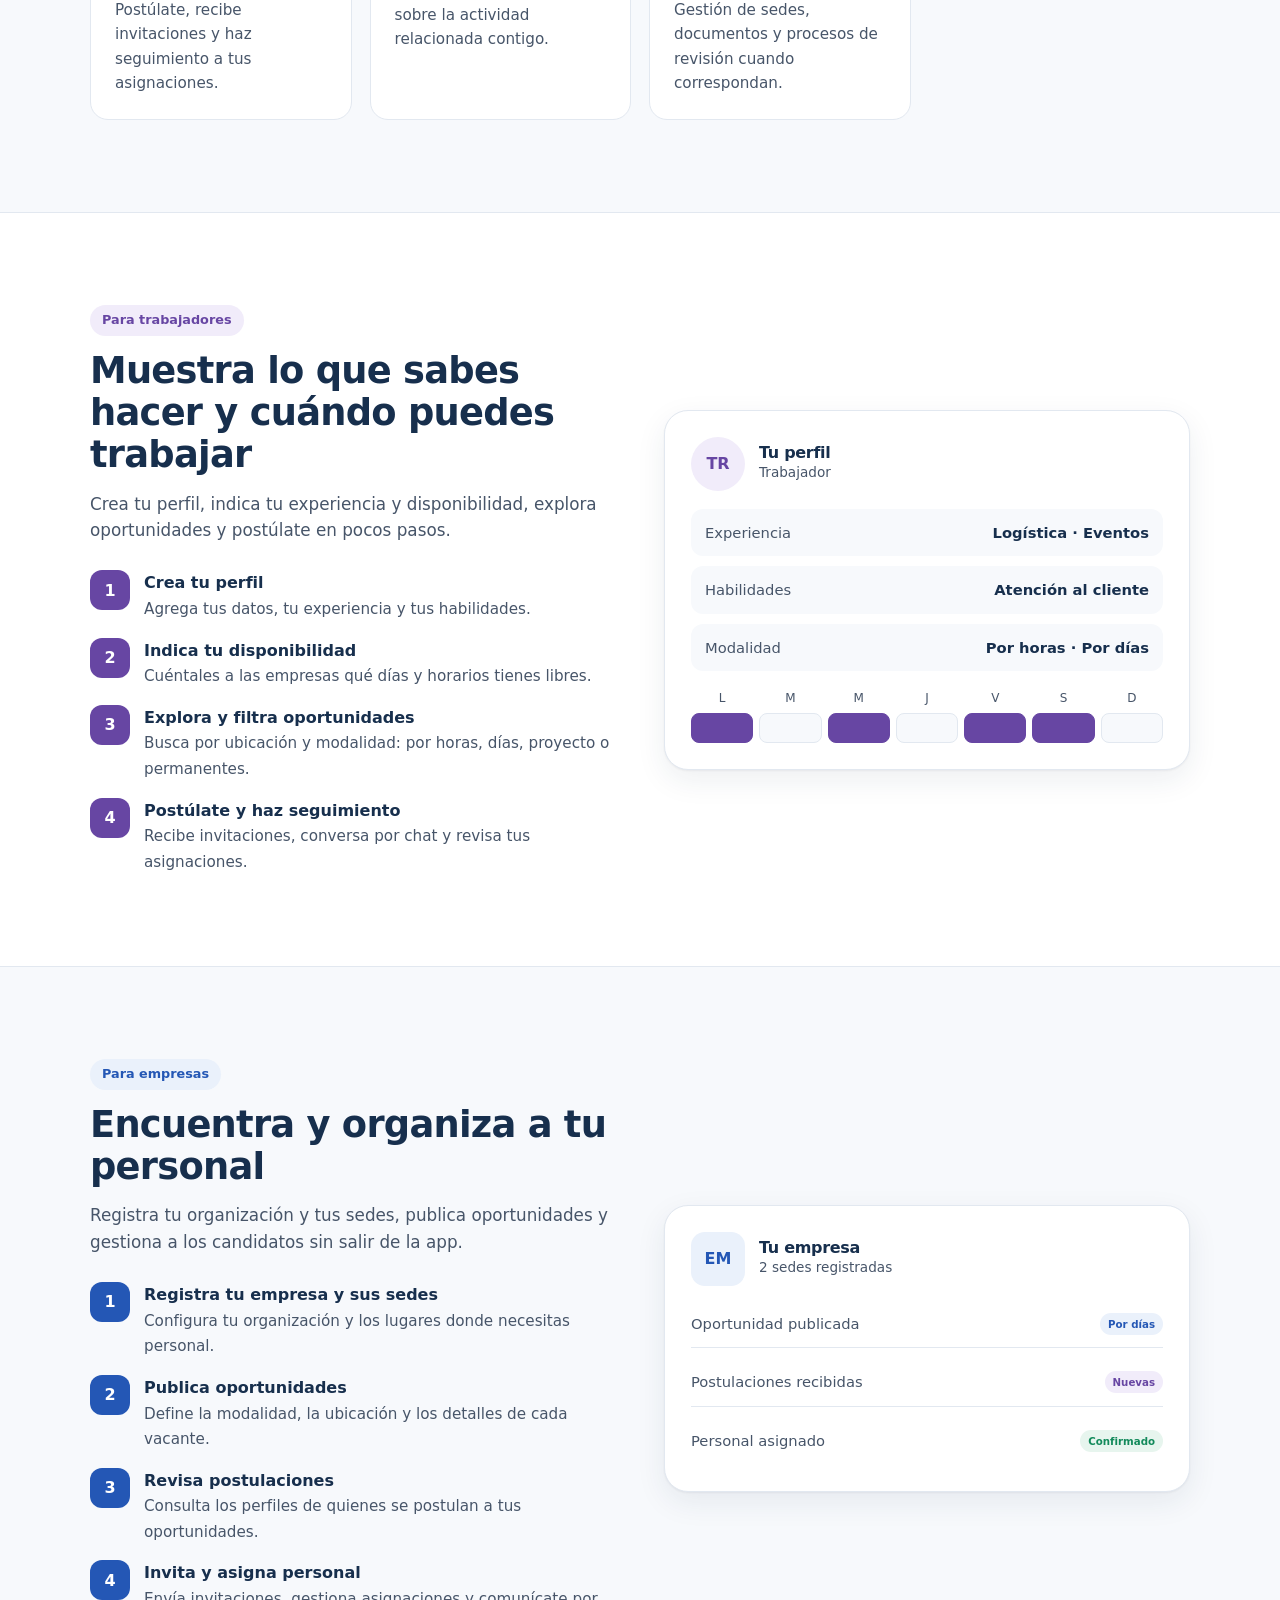
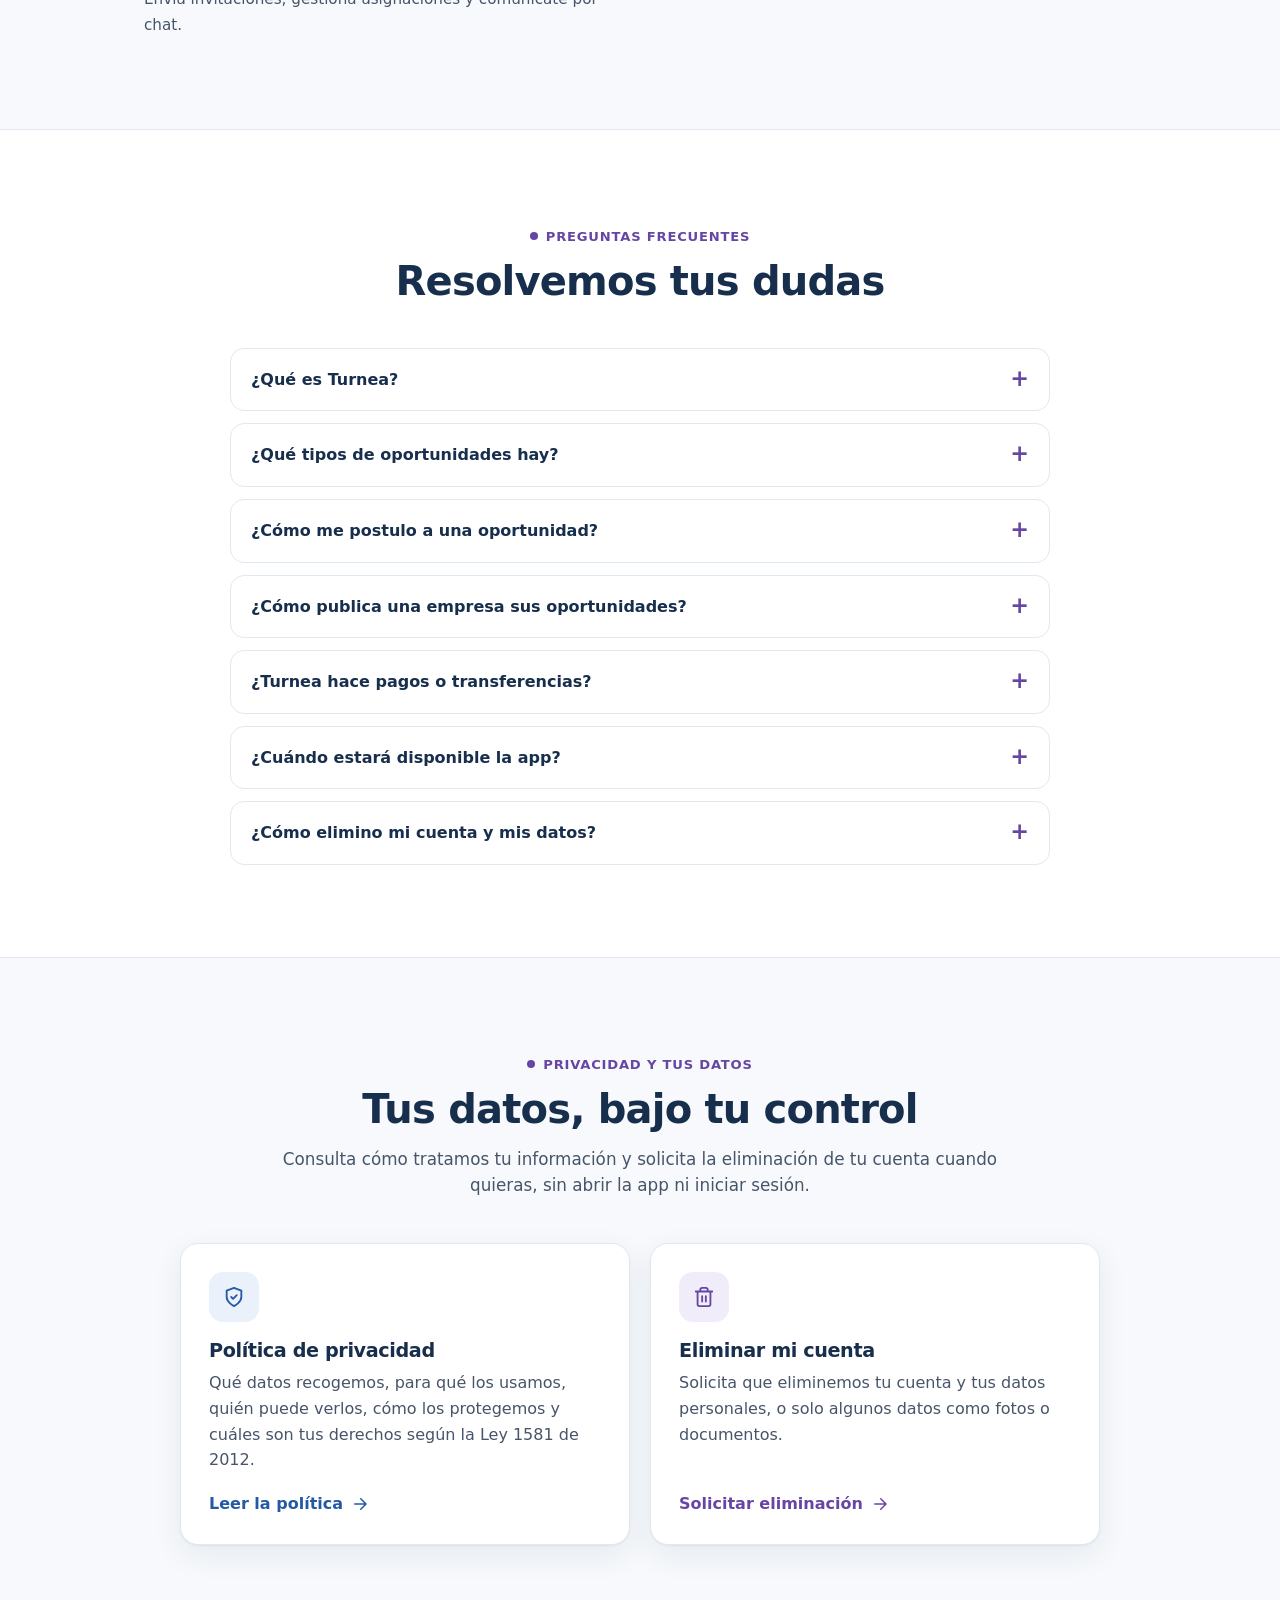
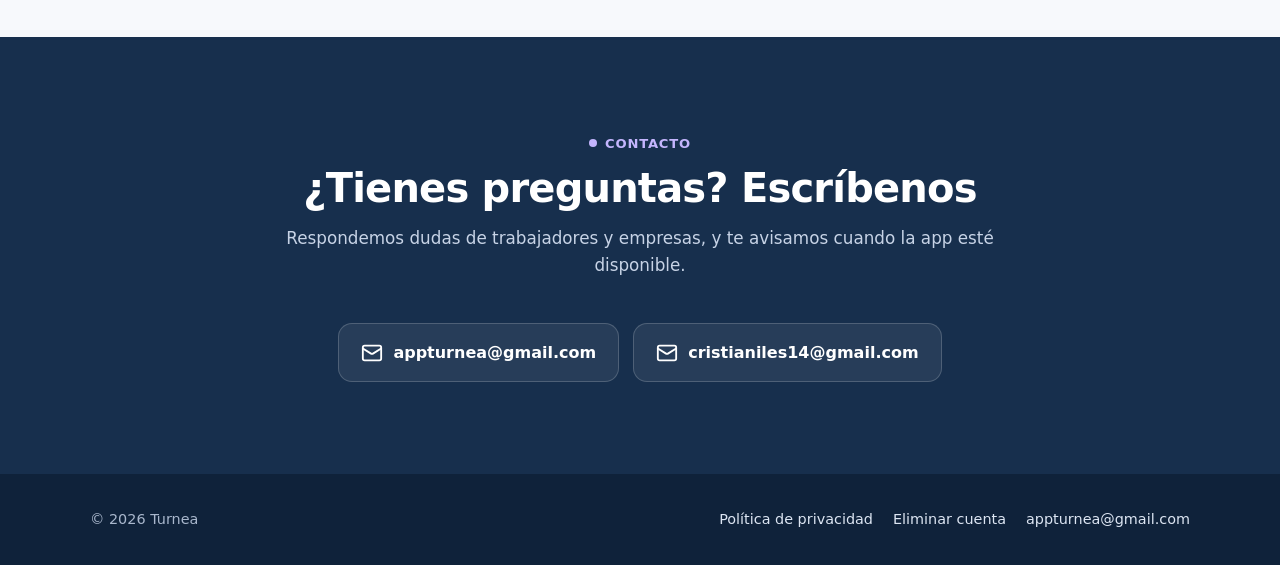
==== commit 891f8384: "Mostrar privacidad y eliminación de cuenta en el inicio Agrega una sección con accesos a la política" ====
--- a/index.html
+++ b/index.html
@@ -34,6 +34,9 @@
     <symbol id="i-file" viewBox="0 0 24 24"><path d="M14 2H6a2 2 0 0 0-2 2v16a2 2 0 0 0 2 2h12a2 2 0 0 0 2-2V8z"/><path d="M14 2v6h6M9 15l2 2 4-4"/></symbol>
     <symbol id="i-check" viewBox="0 0 24 24"><path d="M20 6 9 17l-5-5"/></symbol>
     <symbol id="i-bell" viewBox="0 0 24 24"><path d="M6 8a6 6 0 0 1 12 0c0 7 3 9 3 9H3s3-2 3-9M10.3 21a1.94 1.94 0 0 0 3.4 0"/></symbol>
+    <symbol id="i-shield" viewBox="0 0 24 24"><path d="M12 22s8-4 8-10V5l-8-3-8 3v7c0 6 8 10 8 10"/><path d="m9 12 2 2 4-4"/></symbol>
+    <symbol id="i-trash" viewBox="0 0 24 24"><path d="M3 6h18M19 6v14a2 2 0 0 1-2 2H7a2 2 0 0 1-2-2V6M8 6V4a2 2 0 0 1 2-2h4a2 2 0 0 1 2 2v2M10 11v6M14 11v6"/></symbol>
+    <symbol id="i-arrow" viewBox="0 0 24 24"><path d="M5 12h14M13 5l7 7-7 7"/></symbol>
     <symbol id="i-mail" viewBox="0 0 24 24"><rect x="2" y="4" width="20" height="16" rx="2"/><path d="m22 7-8.97 5.7a1.94 1.94 0 0 1-2.06 0L2 7"/></symbol>
     <symbol id="i-play" viewBox="0 0 24 24"><path d="M5 3.5v17a1 1 0 0 0 1.5.86l14.5-8.5a1 1 0 0 0 0-1.72L6.5 2.64A1 1 0 0 0 5 3.5z" fill="currentColor" stroke="none"/></symbol>
   </defs>
@@ -49,6 +52,8 @@
       <a href="#trabajadores">Trabajadores</a>
       <a href="#empresas">Empresas</a>
       <a href="#preguntas">Preguntas</a>
+      <a href="privacidad/">Privacidad</a>
+      <a href="eliminar-cuenta/">Eliminar cuenta</a>
       <a href="#contacto">Contacto</a>
     </nav>
     <a class="btn btn-primary" href="#descargar">Descargar</a>
@@ -224,6 +229,31 @@
     </div>
   </section>
 
+  <!-- Privacidad y datos -->
+  <section id="tus-datos" aria-labelledby="t-data">
+    <div class="wrap">
+      <div class="sec-head center">
+        <span class="eyebrow">Privacidad y tus datos</span>
+        <h2 id="t-data">Tus datos, bajo tu control</h2>
+        <p>Consulta cómo tratamos tu información y solicita la eliminación de tu cuenta cuando quieras, sin abrir la app ni iniciar sesión.</p>
+      </div>
+      <div class="data-cards">
+        <a class="data-card" href="privacidad/">
+          <span class="ico"><svg class="icon" aria-hidden="true"><use href="#i-shield"/></svg></span>
+          <h3>Política de privacidad</h3>
+          <p>Qué datos recogemos, para qué los usamos, quién puede verlos, cómo los protegemos y cuáles son tus derechos según la Ley 1581 de 2012.</p>
+          <span class="more">Leer la política <svg class="icon" aria-hidden="true"><use href="#i-arrow"/></svg></span>
+        </a>
+        <a class="data-card del" href="eliminar-cuenta/">
+          <span class="ico"><svg class="icon" aria-hidden="true"><use href="#i-trash"/></svg></span>
+          <h3>Eliminar mi cuenta</h3>
+          <p>Solicita que eliminemos tu cuenta y tus datos personales, o solo algunos datos como fotos o documentos.</p>
+          <span class="more">Solicitar eliminación <svg class="icon" aria-hidden="true"><use href="#i-arrow"/></svg></span>
+        </a>
+      </div>
+    </div>
+  </section>
+
   <!-- Contacto -->
   <section class="contact" id="contacto" aria-labelledby="t-contact">
     <div class="wrap">
--- a/assets/styles.css
+++ b/assets/styles.css
@@ -219,3 +219,17 @@
 .radios label { display: flex; gap: 10px; align-items: flex-start; padding: 12px 14px; border: 1px solid var(--line); border-radius: 12px; font-weight: 500; cursor: pointer; margin: 0; }
 .radios input { width: 18px; height: 18px; min-height: 0; margin-top: 3px; accent-color: var(--purple); }
 .fallback { margin-top: 14px; font-size: .9rem; color: var(--muted); }
+
+/* Data & privacy cards */
+.data-cards { display: grid; grid-template-columns: 1fr 1fr; gap: 20px; max-width: 920px; margin: 0 auto; }
+.data-card { display: flex; flex-direction: column; background: var(--card); border: 1px solid var(--line); border-radius: var(--radius); padding: 28px; text-decoration: none; color: var(--text); box-shadow: var(--shadow); transition: border-color .2s, transform .2s; }
+.data-card:hover { border-color: var(--blue); color: var(--text); transform: translateY(-2px); }
+.data-card .ico { width: 50px; height: 50px; border-radius: 14px; display: grid; place-items: center; background: var(--blue-soft); color: var(--blue); }
+.data-card.del .ico { background: var(--purple-soft); color: var(--purple); }
+.data-card h3 { margin-top: 18px; font-size: 1.2rem; }
+.data-card p { margin-top: 8px; color: var(--muted); flex: 1; }
+.data-card .more { margin-top: 18px; display: inline-flex; align-items: center; gap: 8px; font-weight: 700; color: var(--blue); }
+.data-card.del .more { color: var(--purple); }
+.data-card .more .icon { width: 18px; height: 18px; }
+@media (max-width: 700px) { .data-cards { grid-template-columns: 1fr; } }
+@media (max-width: 1100px) and (min-width: 861px) { .nav a { padding: 8px 8px; font-size: .88rem; } }
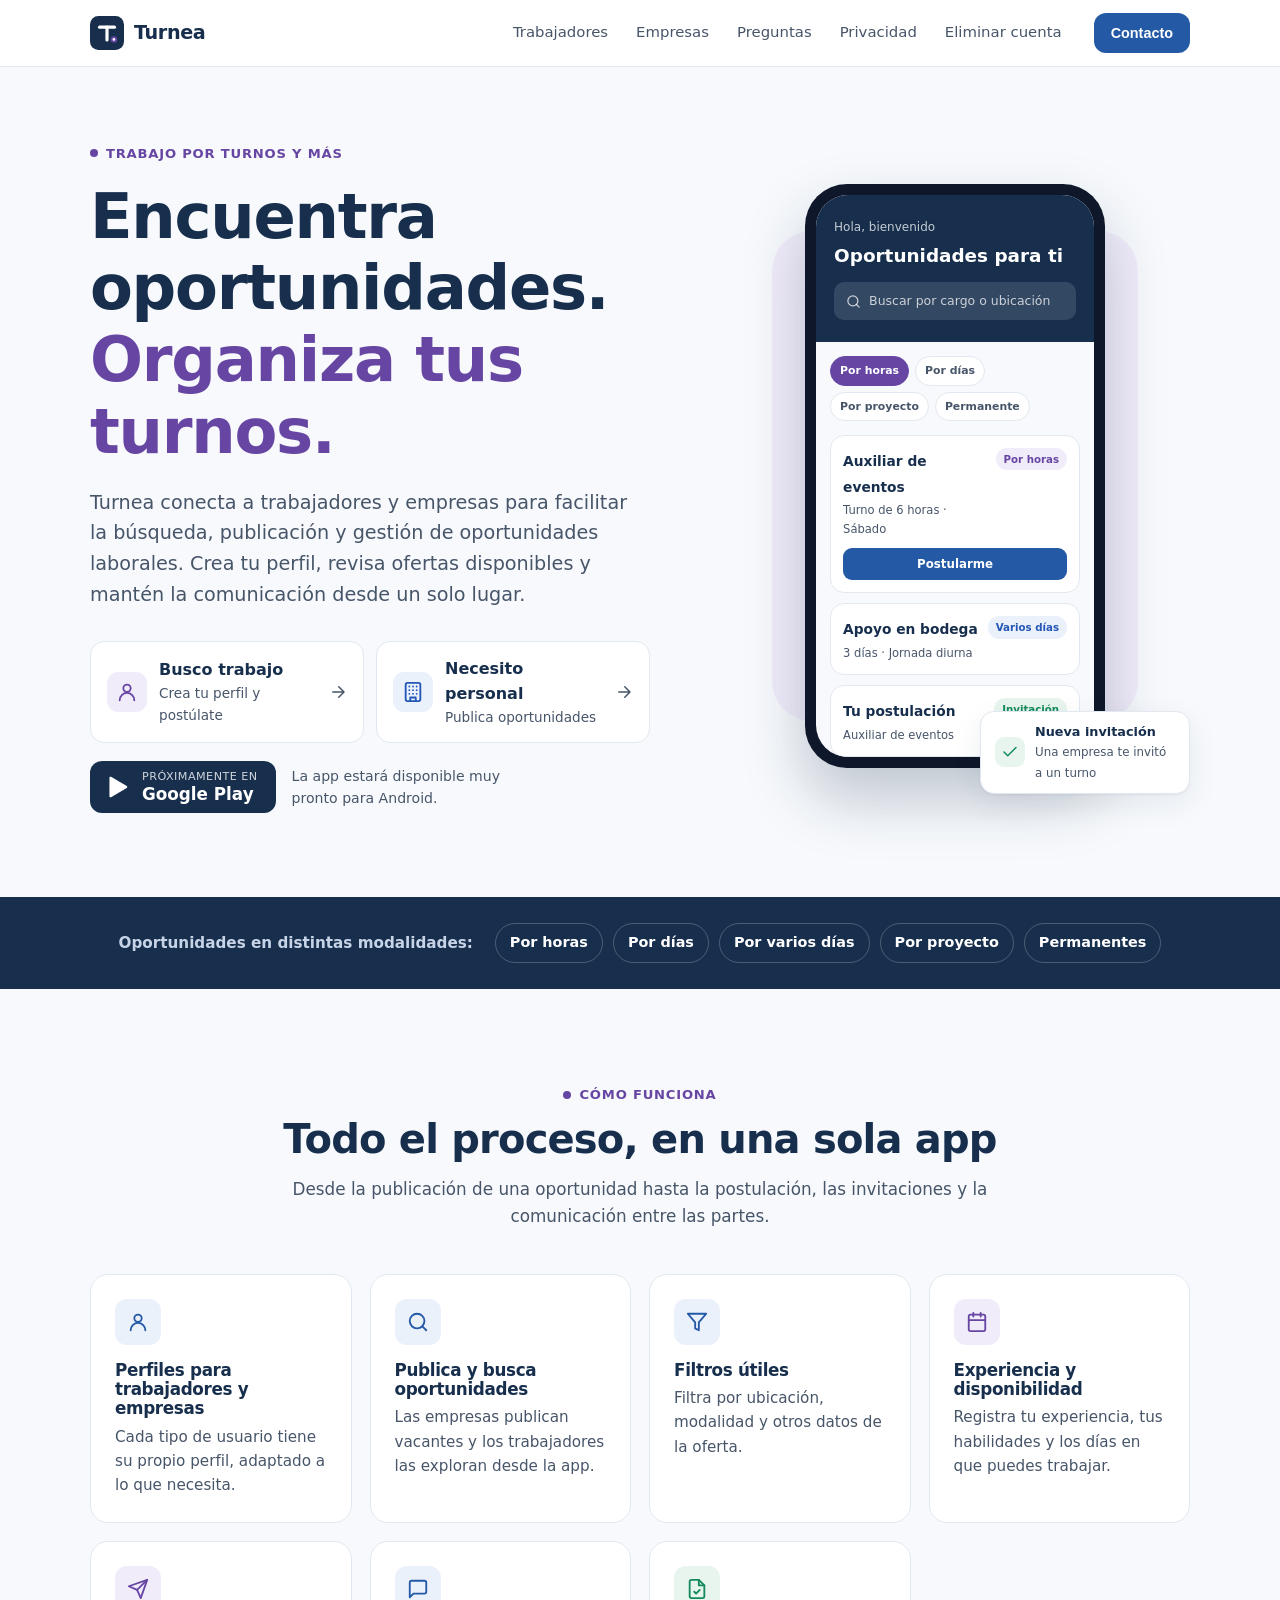
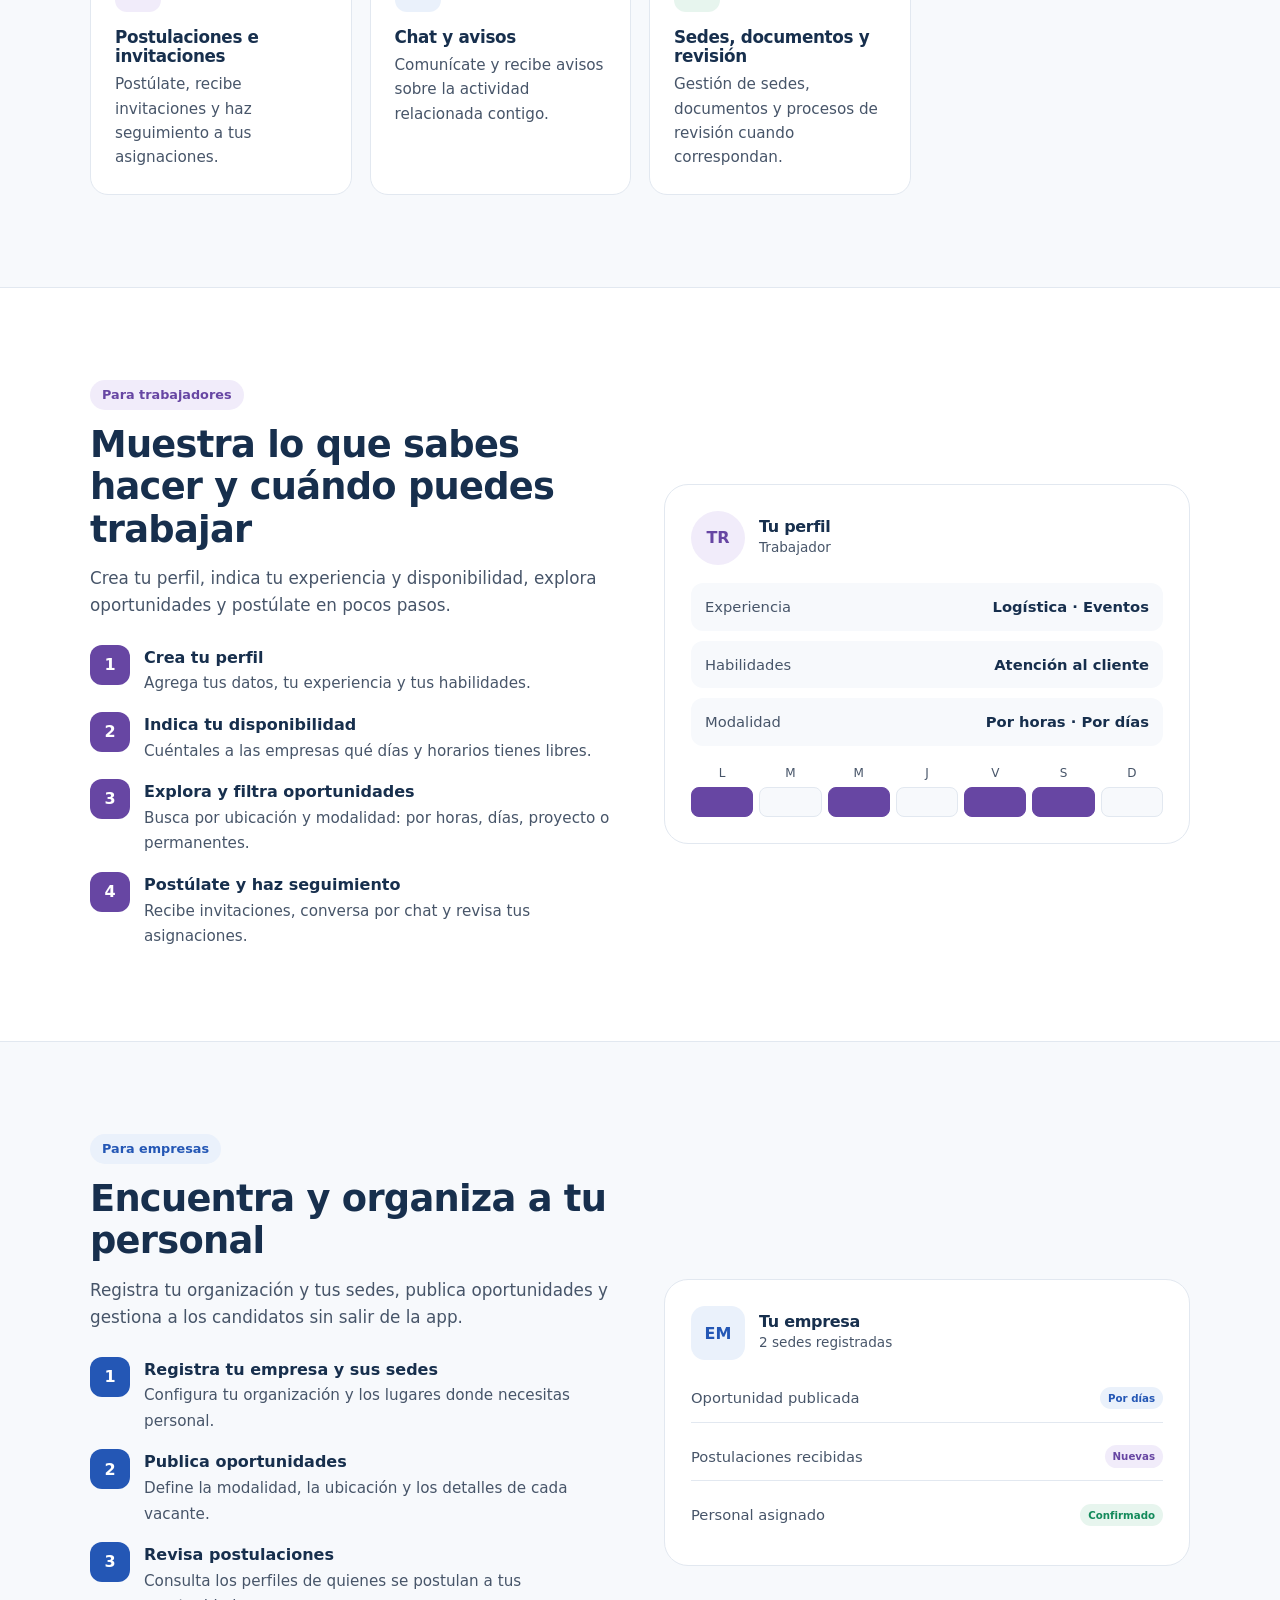
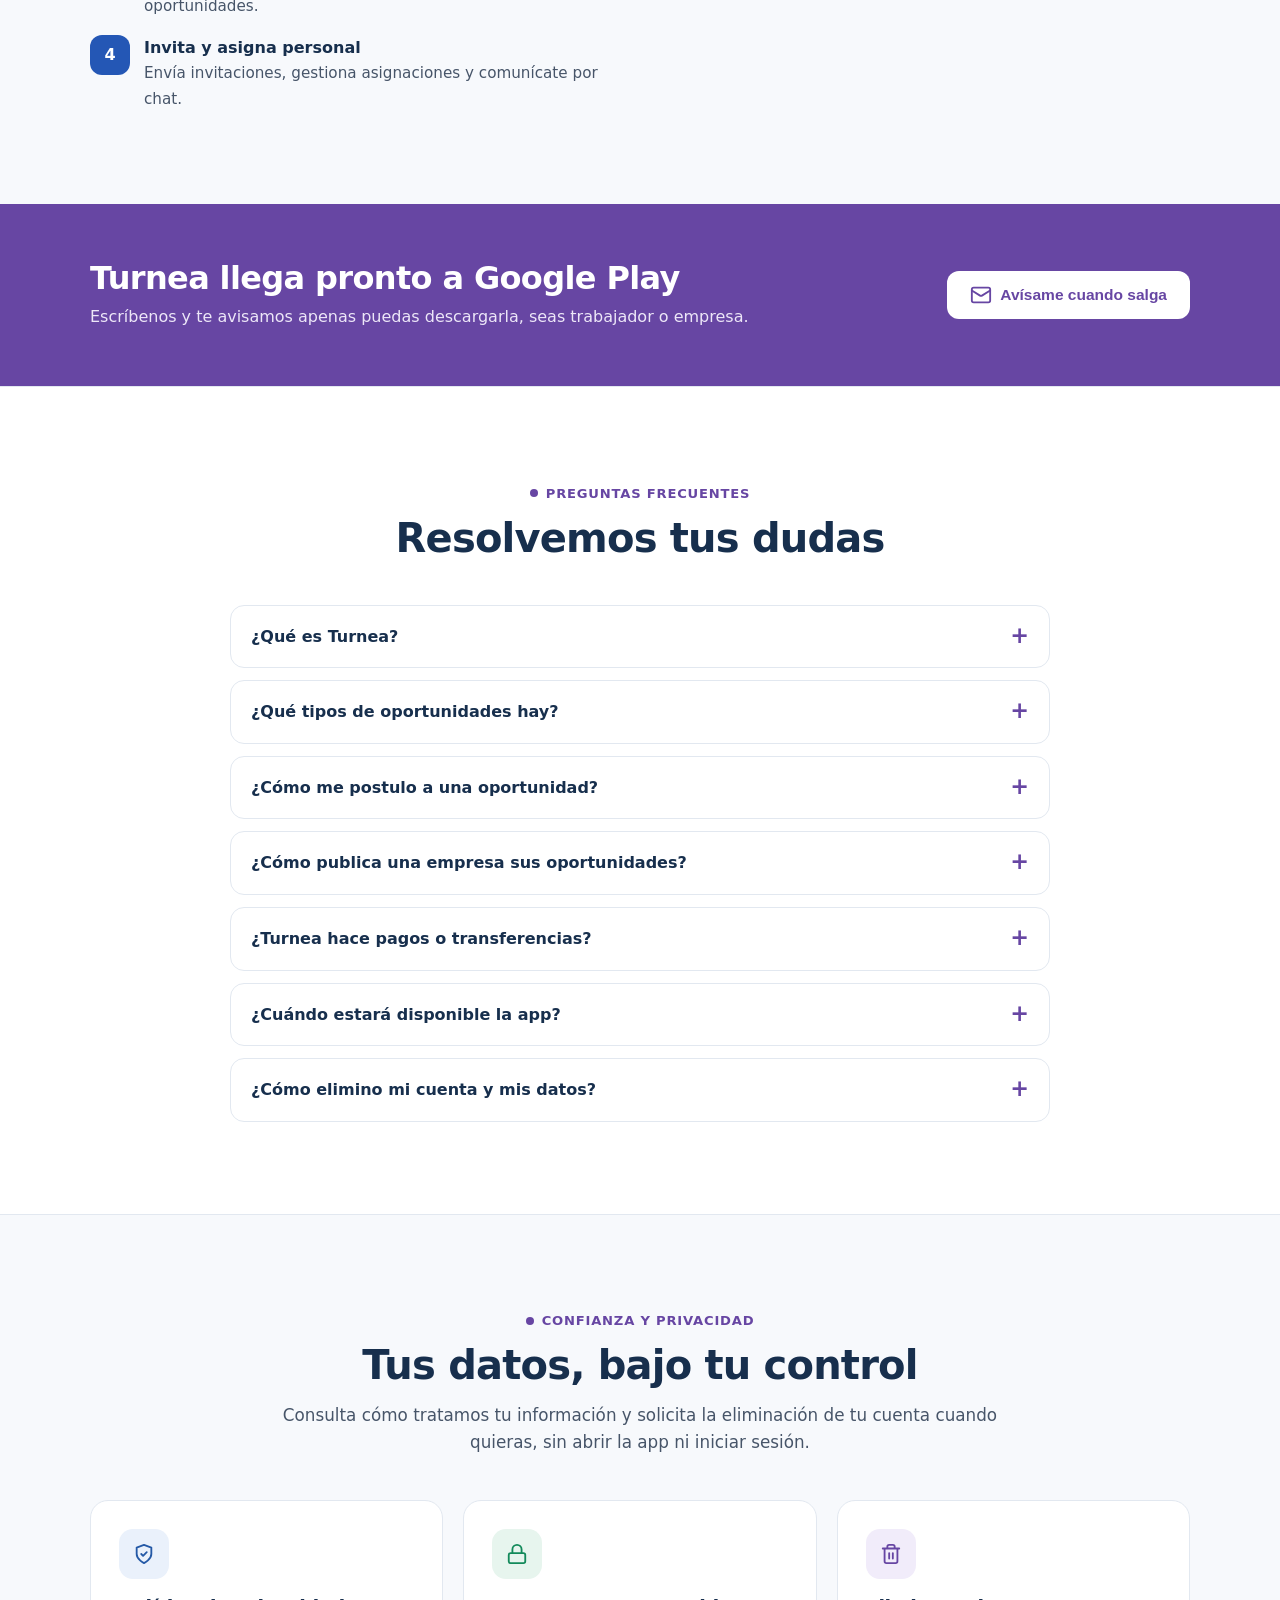
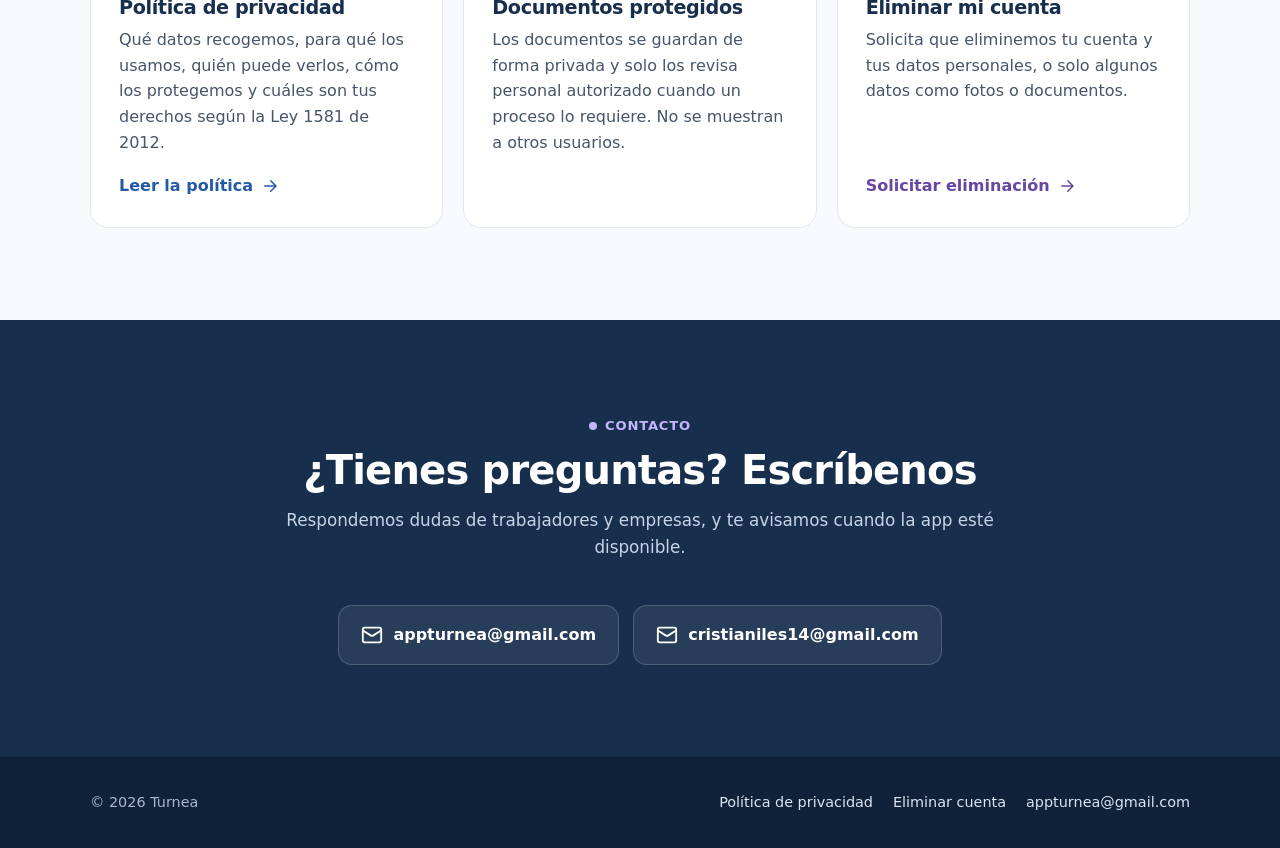
==== commit 1a81bb50: "Mejorar diseño de la landing con guía ui-ux-pro-max - Accesos por audiencia en el inicio (busco trab" ====
--- a/index.html
+++ b/index.html
@@ -37,6 +37,9 @@
     <symbol id="i-shield" viewBox="0 0 24 24"><path d="M12 22s8-4 8-10V5l-8-3-8 3v7c0 6 8 10 8 10"/><path d="m9 12 2 2 4-4"/></symbol>
     <symbol id="i-trash" viewBox="0 0 24 24"><path d="M3 6h18M19 6v14a2 2 0 0 1-2 2H7a2 2 0 0 1-2-2V6M8 6V4a2 2 0 0 1 2-2h4a2 2 0 0 1 2 2v2M10 11v6M14 11v6"/></symbol>
     <symbol id="i-arrow" viewBox="0 0 24 24"><path d="M5 12h14M13 5l7 7-7 7"/></symbol>
+    <symbol id="i-menu" viewBox="0 0 24 24"><path d="M4 6h16M4 12h16M4 18h16"/></symbol>
+    <symbol id="i-x" viewBox="0 0 24 24"><path d="M18 6 6 18M6 6l12 12"/></symbol>
+    <symbol id="i-lock" viewBox="0 0 24 24"><rect x="3" y="11" width="18" height="11" rx="2"/><path d="M7 11V7a5 5 0 0 1 10 0v4"/></symbol>
     <symbol id="i-mail" viewBox="0 0 24 24"><rect x="2" y="4" width="20" height="16" rx="2"/><path d="m22 7-8.97 5.7a1.94 1.94 0 0 1-2.06 0L2 7"/></symbol>
     <symbol id="i-play" viewBox="0 0 24 24"><path d="M5 3.5v17a1 1 0 0 0 1.5.86l14.5-8.5a1 1 0 0 0 0-1.72L6.5 2.64A1 1 0 0 0 5 3.5z" fill="currentColor" stroke="none"/></symbol>
   </defs>
@@ -48,15 +51,25 @@
   <div class="wrap">
     <a class="brand" href="./"><img src="assets/logo.svg" width="34" height="34" alt="">Turnea</a>
     <nav class="nav" aria-label="Principal">
-      <a href="#como-funciona">Cómo funciona</a>
       <a href="#trabajadores">Trabajadores</a>
       <a href="#empresas">Empresas</a>
       <a href="#preguntas">Preguntas</a>
       <a href="privacidad/">Privacidad</a>
       <a href="eliminar-cuenta/">Eliminar cuenta</a>
-      <a href="#contacto">Contacto</a>
     </nav>
-    <a class="btn btn-primary" href="#descargar">Descargar</a>
+    <a class="btn btn-primary top-cta" href="#contacto">Contacto</a>
+    <details class="mnav">
+      <summary aria-label="Abrir menú"><svg class="icon i-open" aria-hidden="true"><use href="#i-menu"/></svg><svg class="icon i-close" aria-hidden="true"><use href="#i-x"/></svg></summary>
+      <nav aria-label="Menú móvil">
+        <a href="#como-funciona">Cómo funciona</a>
+        <a href="#trabajadores">Para trabajadores</a>
+        <a href="#empresas">Para empresas</a>
+        <a href="#preguntas">Preguntas frecuentes</a>
+        <a href="privacidad/">Política de privacidad</a>
+        <a href="eliminar-cuenta/">Eliminar cuenta</a>
+        <a href="#contacto">Contacto</a>
+      </nav>
+    </details>
   </div>
 </header>
 
@@ -68,23 +81,34 @@
         <span class="eyebrow">Trabajo por turnos y más</span>
         <h1 id="t-hero">Encuentra oportunidades. <span>Organiza tus turnos.</span></h1>
         <p class="lead">Turnea conecta a trabajadores y empresas para facilitar la búsqueda, publicación y gestión de oportunidades laborales. Crea tu perfil, revisa ofertas disponibles y mantén la comunicación desde un solo lugar.</p>
+        <div class="audience" role="group" aria-label="¿Qué buscas?">
+          <a class="aud worker" href="#trabajadores">
+            <span class="aud-ico"><svg class="icon" aria-hidden="true"><use href="#i-user"/></svg></span>
+            <span><b>Busco trabajo</b><small>Crea tu perfil y postúlate</small></span>
+            <svg class="icon aud-arrow" aria-hidden="true"><use href="#i-arrow"/></svg>
+          </a>
+          <a class="aud company" href="#empresas">
+            <span class="aud-ico"><svg class="icon" aria-hidden="true"><use href="#i-building"/></svg></span>
+            <span><b>Necesito personal</b><small>Publica oportunidades</small></span>
+            <svg class="icon aud-arrow" aria-hidden="true"><use href="#i-arrow"/></svg>
+          </a>
+        </div>
         <div class="cta" id="descargar">
-          <a class="play-soon" href="#contacto" aria-label="Próximamente en Google Play. Escríbenos para recibir el aviso.">
+          <a class="play-soon" href="#avisame">
             <svg class="icon" aria-hidden="true"><use href="#i-play"/></svg>
             <span><small>Próximamente en</small><strong>Google Play</strong></span>
           </a>
-          <a class="btn btn-outline" href="#como-funciona">Conoce cómo funciona</a>
-        </div>
-        <p class="note-soon">La app estará disponible muy pronto para Android.</p>
+          <p class="note-soon">La app estará disponible muy pronto para Android.</p>
+        </div>
       </div>
 
       <div class="mock" aria-hidden="true">
         <div class="phone">
           <div class="screen">
             <div class="s-top">
-              <small>Hola 👋</small>
+              <small>Hola, bienvenido</small>
               <b>Oportunidades para ti</b>
-              <div class="s-search">⌕&nbsp; Buscar por cargo o ubicación</div>
+              <div class="s-search"><svg class="icon" aria-hidden="true"><use href="#i-search"/></svg>Buscar por cargo o ubicación</div>
             </div>
             <div class="s-chips"><span class="on">Por horas</span><span>Por días</span><span>Por proyecto</span><span>Permanente</span></div>
             <div class="s-card">
@@ -189,6 +213,17 @@
     </div>
   </section>
 
+  <!-- Aviso de lanzamiento -->
+  <section class="launch" id="avisame" aria-labelledby="t-launch">
+    <div class="wrap">
+      <div>
+        <h2 id="t-launch">Turnea llega pronto a Google Play</h2>
+        <p>Escríbenos y te avisamos apenas puedas descargarla, seas trabajador o empresa.</p>
+      </div>
+      <a class="btn btn-white" href="mailto:appturnea@gmail.com?subject=Quiero%20saber%20cu%C3%A1ndo%20sale%20Turnea"><svg class="icon" aria-hidden="true"><use href="#i-mail"/></svg>Avísame cuando salga</a>
+    </div>
+  </section>
+
   <!-- FAQ -->
   <section class="alt" id="preguntas" aria-labelledby="t-faq">
     <div class="wrap">
@@ -233,7 +268,7 @@
   <section id="tus-datos" aria-labelledby="t-data">
     <div class="wrap">
       <div class="sec-head center">
-        <span class="eyebrow">Privacidad y tus datos</span>
+        <span class="eyebrow">Confianza y privacidad</span>
         <h2 id="t-data">Tus datos, bajo tu control</h2>
         <p>Consulta cómo tratamos tu información y solicita la eliminación de tu cuenta cuando quieras, sin abrir la app ni iniciar sesión.</p>
       </div>
@@ -244,6 +279,11 @@
           <p>Qué datos recogemos, para qué los usamos, quién puede verlos, cómo los protegemos y cuáles son tus derechos según la Ley 1581 de 2012.</p>
           <span class="more">Leer la política <svg class="icon" aria-hidden="true"><use href="#i-arrow"/></svg></span>
         </a>
+        <div class="data-card static">
+          <span class="ico g"><svg class="icon" aria-hidden="true"><use href="#i-lock"/></svg></span>
+          <h3>Documentos protegidos</h3>
+          <p>Los documentos se guardan de forma privada y solo los revisa personal autorizado cuando un proceso lo requiere. No se muestran a otros usuarios.</p>
+        </div>
         <a class="data-card del" href="eliminar-cuenta/">
           <span class="ico"><svg class="icon" aria-hidden="true"><use href="#i-trash"/></svg></span>
           <h3>Eliminar mi cuenta</h3>
@@ -280,6 +320,6 @@
     </nav>
   </div>
 </footer>
-<script>document.getElementById('y').textContent = new Date().getFullYear();</script>
+<script>document.getElementById('y').textContent = new Date().getFullYear();document.querySelectorAll('.mnav nav a').forEach(function(l){l.addEventListener('click',function(){l.closest('details').removeAttribute('open');});});</script>
 </body>
 </html>
--- a/assets/styles.css
+++ b/assets/styles.css
@@ -63,9 +63,7 @@
 .play-soon strong { display: block; font-size: 1.05rem; line-height: 1.2; }
 
 /* Hero */
-.hero { position: relative; overflow: hidden; padding: 76px 0 88px; background:
-  radial-gradient(700px 380px at 92% 8%, rgba(103, 70, 163, .14), transparent 60%),
-  radial-gradient(600px 360px at 0% 100%, rgba(36, 89, 166, .10), transparent 60%), var(--bg); }
+.hero { position: relative; overflow: hidden; padding: 72px 0 84px; background: var(--bg); }
 .hero .wrap { display: grid; grid-template-columns: 1.1fr .9fr; gap: 56px; align-items: center; }
 .eyebrow { display: inline-flex; align-items: center; gap: 8px; font-size: .82rem; font-weight: 700; letter-spacing: .06em; text-transform: uppercase; color: var(--purple); }
 .eyebrow::before { content: ""; width: 8px; height: 8px; border-radius: 50%; background: var(--purple); }
@@ -142,7 +140,7 @@
 .company .steps li::before { background: var(--blue-company); }
 .steps b { display: block; color: var(--navy); }
 .steps span { color: var(--muted); font-size: .95rem; }
-.split-media { background: var(--card); border: 1px solid var(--line); border-radius: 24px; padding: 26px; box-shadow: var(--shadow); }
+.split-media { background: var(--card); border: 1px solid var(--line); border-radius: 24px; padding: 26px; }
 .split-media h3 { font-size: 1rem; }
 .profile { display: flex; gap: 14px; align-items: center; }
 .avatar { width: 54px; height: 54px; border-radius: 50%; background: var(--purple-soft); color: var(--purple); display: grid; place-items: center; font-weight: 800; }
@@ -221,9 +219,11 @@
 .fallback { margin-top: 14px; font-size: .9rem; color: var(--muted); }
 
 /* Data & privacy cards */
-.data-cards { display: grid; grid-template-columns: 1fr 1fr; gap: 20px; max-width: 920px; margin: 0 auto; }
-.data-card { display: flex; flex-direction: column; background: var(--card); border: 1px solid var(--line); border-radius: var(--radius); padding: 28px; text-decoration: none; color: var(--text); box-shadow: var(--shadow); transition: border-color .2s, transform .2s; }
-.data-card:hover { border-color: var(--blue); color: var(--text); transform: translateY(-2px); }
+.data-cards { display: grid; grid-template-columns: repeat(3, 1fr); gap: 20px; }
+.data-card { display: flex; flex-direction: column; background: var(--card); border: 1px solid var(--line); border-radius: var(--radius); padding: 28px; text-decoration: none; color: var(--text); transition: border-color .18s ease, background-color .18s ease; }
+.data-card:hover { border-color: var(--blue); color: var(--text); }
+.data-card.static:hover { border-color: var(--line); }
+.data-card .ico.g { background: var(--green-soft); color: var(--green); }
 .data-card .ico { width: 50px; height: 50px; border-radius: 14px; display: grid; place-items: center; background: var(--blue-soft); color: var(--blue); }
 .data-card.del .ico { background: var(--purple-soft); color: var(--purple); }
 .data-card h3 { margin-top: 18px; font-size: 1.2rem; }
@@ -231,5 +231,51 @@
 .data-card .more { margin-top: 18px; display: inline-flex; align-items: center; gap: 8px; font-weight: 700; color: var(--blue); }
 .data-card.del .more { color: var(--purple); }
 .data-card .more .icon { width: 18px; height: 18px; }
-@media (max-width: 700px) { .data-cards { grid-template-columns: 1fr; } }
+@media (max-width: 900px) { .data-cards { grid-template-columns: 1fr; max-width: 560px; margin: 0 auto; } }
 @media (max-width: 1100px) and (min-width: 861px) { .nav a { padding: 8px 8px; font-size: .88rem; } }
+
+/* ---- ui-ux-pro-max pass: flat style, audience CTAs, mobile menu ---- */
+a, button, summary { cursor: pointer; }
+.mock { isolation: isolate; }
+.mock::before { content: ""; position: absolute; width: 78%; height: 84%; top: 8%; border-radius: 40px; background: var(--purple-soft); z-index: -1; }
+.s-search { gap: 8px; }
+.s-search .icon { width: 15px; height: 15px; }
+.audience { margin-top: 30px; display: grid; grid-template-columns: 1fr 1fr; gap: 12px; max-width: 560px; }
+.aud { display: flex; align-items: center; gap: 12px; padding: 14px 16px; min-height: 64px; border-radius: 14px; background: var(--card); border: 1.5px solid var(--line); text-decoration: none; color: var(--text); transition: border-color .18s ease, background-color .18s ease; }
+.aud b { display: block; color: var(--navy); font-size: 1rem; }
+.aud small { display: block; color: var(--muted); font-size: .85rem; }
+.aud-ico { width: 40px; height: 40px; border-radius: 11px; display: grid; place-items: center; flex: none; }
+.aud.worker .aud-ico { background: var(--purple-soft); color: var(--purple); }
+.aud.company .aud-ico { background: var(--blue-soft); color: var(--blue-company); }
+.aud-arrow { margin-left: auto; width: 18px; height: 18px; color: var(--muted); transition: color .18s ease; }
+.aud.worker:hover { border-color: var(--purple); color: var(--text); }
+.aud.company:hover { border-color: var(--blue-company); color: var(--text); }
+.aud.worker:hover .aud-arrow { color: var(--purple); }
+.aud.company:hover .aud-arrow { color: var(--blue-company); }
+.hero .cta { margin-top: 18px; gap: 16px; }
+.hero .cta .note-soon { margin: 0; max-width: 220px; }
+@media (max-width: 520px) { .audience { grid-template-columns: 1fr; } }
+
+.mnav { display: none; position: relative; }
+.mnav summary { list-style: none; width: 44px; height: 44px; border-radius: 10px; display: grid; place-items: center; color: var(--navy); border: 1px solid var(--line); }
+.mnav summary::-webkit-details-marker { display: none; }
+.mnav .i-close, .mnav[open] .i-open { display: none; }
+.mnav[open] .i-close { display: block; }
+.mnav nav { position: absolute; right: 0; top: 54px; width: min(280px, calc(100vw - 32px)); background: #fff; border: 1px solid var(--line); border-radius: 14px; padding: 8px; display: grid; box-shadow: 0 12px 30px rgba(23, 47, 77, .12); }
+.mnav nav a { display: flex; align-items: center; padding: 10px 14px; min-height: 44px; border-radius: 10px; text-decoration: none; color: var(--navy); font-weight: 600; }
+.mnav nav a:hover { background: var(--blue-soft); }
+@media (max-width: 860px) { .mnav { display: block; } }
+@media (max-width: 400px) { .top-cta { display: none; } .mnav { margin-left: auto; } }
+
+.launch { padding: 56px 0; background: var(--purple); color: #fff; }
+.launch .wrap { display: flex; flex-wrap: wrap; align-items: center; justify-content: space-between; gap: 22px; }
+.launch h2 { color: #fff; font-size: clamp(1.5rem, 3vw, 2rem); font-weight: 800; }
+.launch p { margin-top: 8px; color: #EDE7F8; }
+.btn-white { background: #fff; color: var(--purple); }
+.btn-white:hover { background: #F1ECFA; color: #553690; }
+.btn, .nav a, footer a, .mails a { transition-duration: .18s; }
+
+@media (prefers-reduced-motion: reduce) {
+  html { scroll-behavior: auto; }
+  *, *::before, *::after { transition: none !important; animation: none !important; }
+}
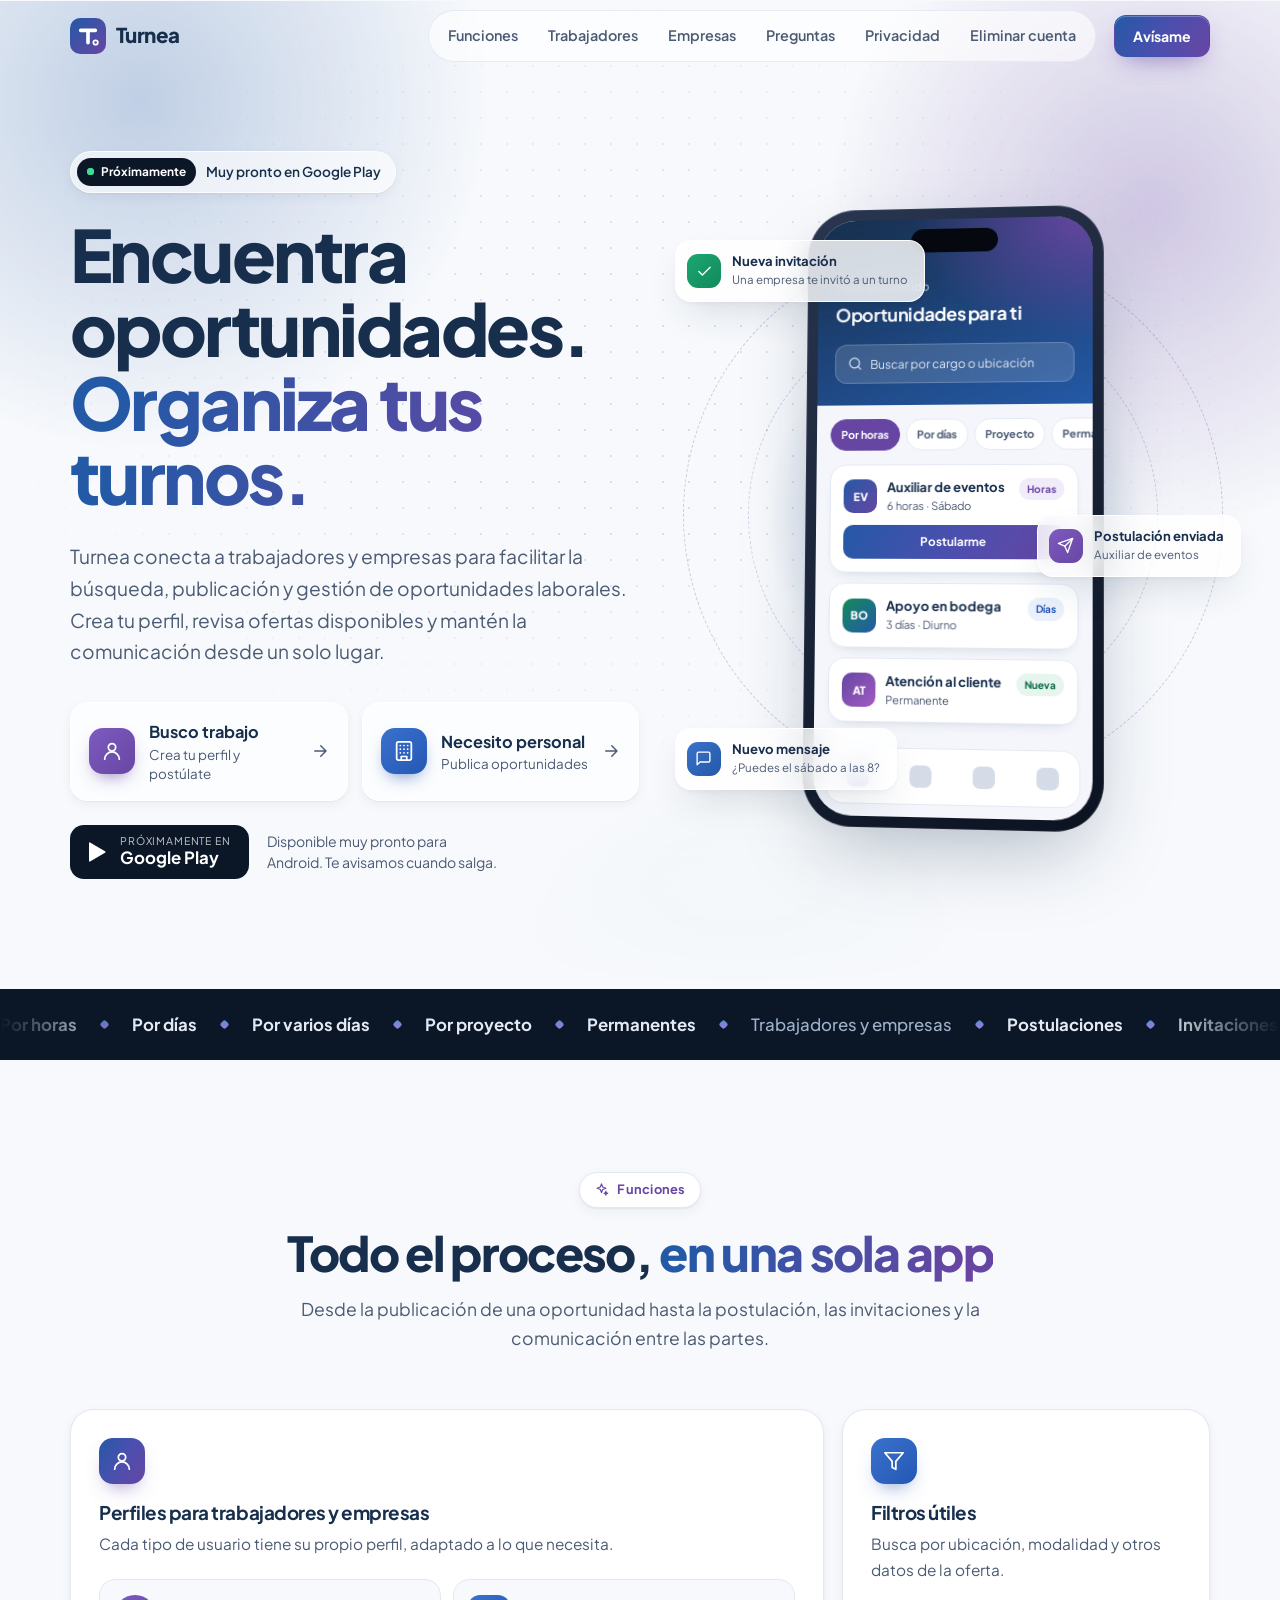
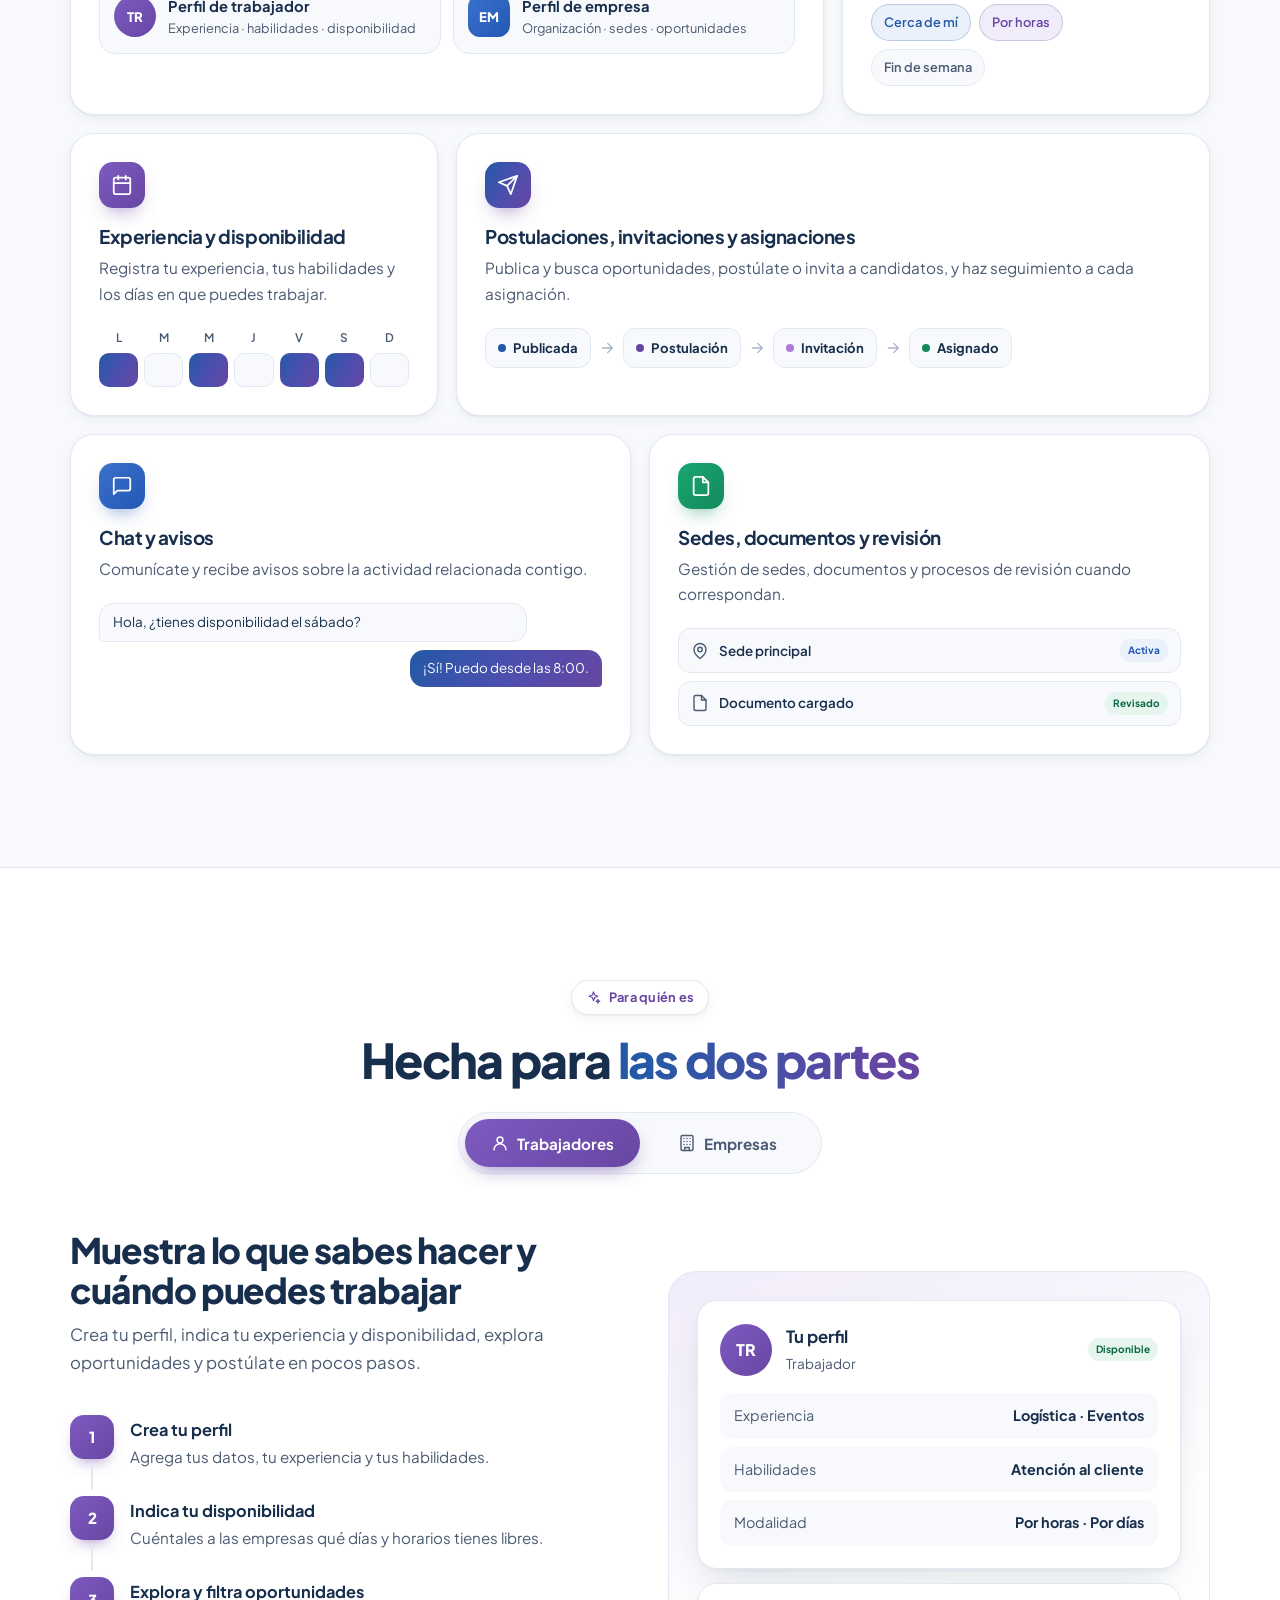
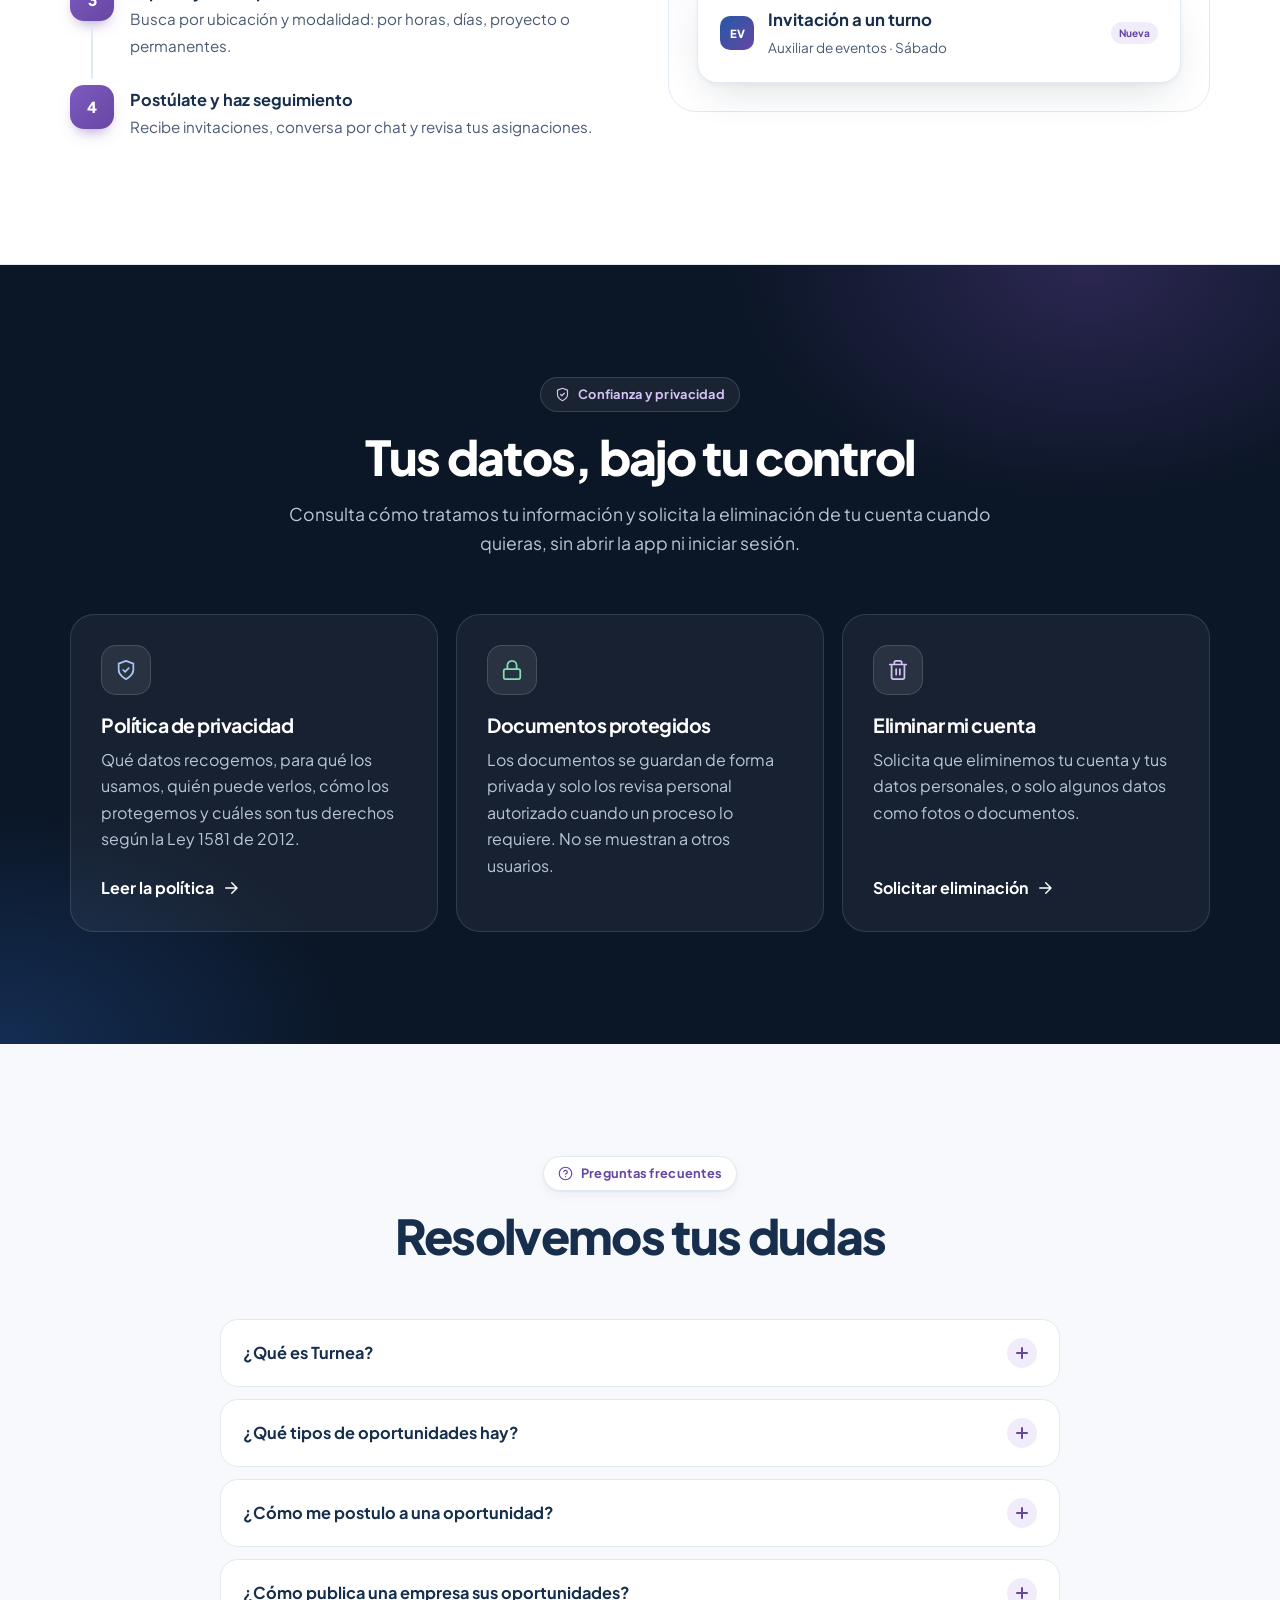
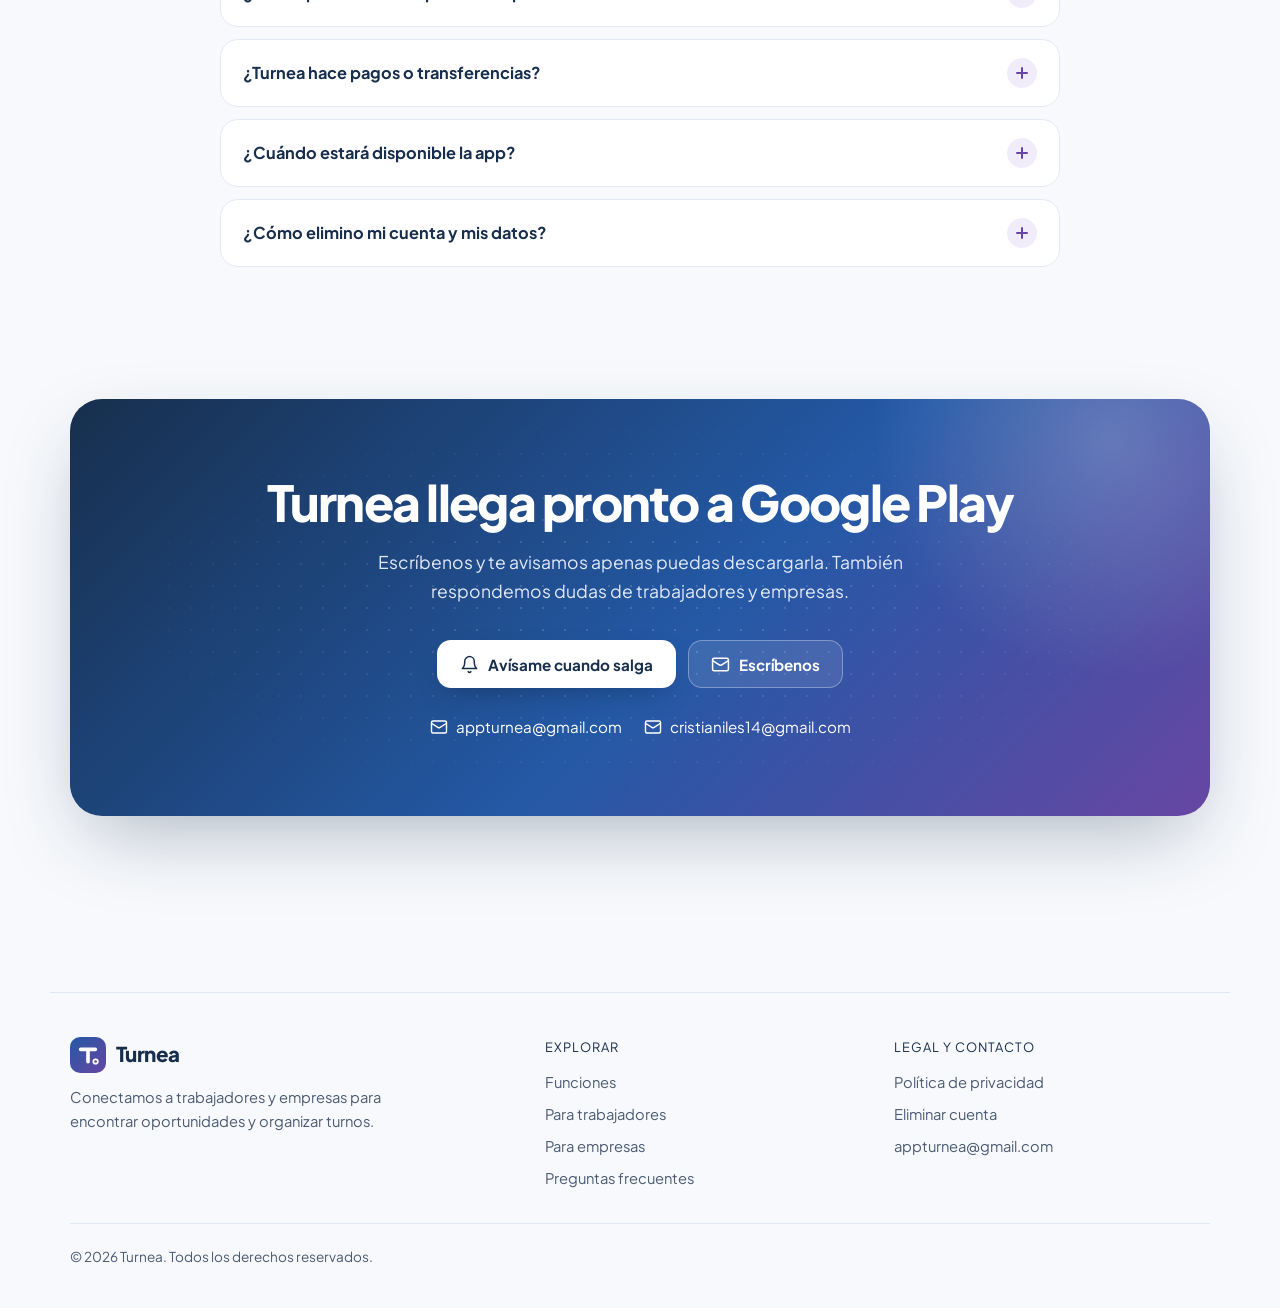
==== commit e9de10af: "Rediseño premium de la web de Turnea - Estilo glassmorphism claro con luces animadas en azul y morad" ====
--- a/index.html
+++ b/index.html
@@ -1,12 +1,12 @@
 <!doctype html>
-<html lang="es">
+<html lang="es" class="no-js">
 <head>
   <meta charset="utf-8">
   <meta name="viewport" content="width=device-width, initial-scale=1">
   <title>Turnea — Encuentra oportunidades. Organiza tus turnos.</title>
   <meta name="description" content="Turnea conecta a trabajadores y empresas para buscar, publicar y gestionar oportunidades laborales por horas, por días, por proyecto o permanentes.">
   <link rel="canonical" href="https://molanojd.github.io/turnea/">
-  <meta name="theme-color" content="#172F4D">
+  <meta name="theme-color" content="#F7F9FC">
   <link rel="icon" href="assets/logo.svg" type="image/svg+xml">
   <meta property="og:type" content="website">
   <meta property="og:site_name" content="Turnea">
@@ -18,8 +18,9 @@
   <meta property="og:image:height" content="630">
   <meta property="og:locale" content="es_CO">
   <meta name="twitter:card" content="summary_large_image">
-  <link rel="preload" href="assets/fonts/inter-latin.woff2" as="font" type="font/woff2" crossorigin>
+  <link rel="preload" href="assets/fonts/jakarta-latin.woff2" as="font" type="font/woff2" crossorigin>
   <link rel="stylesheet" href="assets/styles.css">
+  <script src="assets/main.js" defer></script>
 </head>
 <body>
 <svg width="0" height="0" style="position:absolute" aria-hidden="true">
@@ -31,17 +32,21 @@
     <symbol id="i-calendar" viewBox="0 0 24 24"><rect x="3" y="4" width="18" height="18" rx="2"/><path d="M16 2v4M8 2v4M3 10h18"/></symbol>
     <symbol id="i-send" viewBox="0 0 24 24"><path d="m22 2-7 20-4-9-9-4z"/><path d="M22 2 11 13"/></symbol>
     <symbol id="i-chat" viewBox="0 0 24 24"><path d="M21 15a2 2 0 0 1-2 2H7l-4 4V5a2 2 0 0 1 2-2h14a2 2 0 0 1 2 2z"/></symbol>
-    <symbol id="i-file" viewBox="0 0 24 24"><path d="M14 2H6a2 2 0 0 0-2 2v16a2 2 0 0 0 2 2h12a2 2 0 0 0 2-2V8z"/><path d="M14 2v6h6M9 15l2 2 4-4"/></symbol>
+    <symbol id="i-file" viewBox="0 0 24 24"><path d="M14 2H6a2 2 0 0 0-2 2v16a2 2 0 0 0 2 2h12a2 2 0 0 0 2-2V8z"/><path d="M14 2v6h6"/></symbol>
     <symbol id="i-check" viewBox="0 0 24 24"><path d="M20 6 9 17l-5-5"/></symbol>
-    <symbol id="i-bell" viewBox="0 0 24 24"><path d="M6 8a6 6 0 0 1 12 0c0 7 3 9 3 9H3s3-2 3-9M10.3 21a1.94 1.94 0 0 0 3.4 0"/></symbol>
+    <symbol id="i-mail" viewBox="0 0 24 24"><rect x="2" y="4" width="20" height="16" rx="2"/><path d="m22 7-8.97 5.7a1.94 1.94 0 0 1-2.06 0L2 7"/></symbol>
+    <symbol id="i-play" viewBox="0 0 24 24"><path d="M5 3.5v17a1 1 0 0 0 1.5.86l14.5-8.5a1 1 0 0 0 0-1.72L6.5 2.64A1 1 0 0 0 5 3.5z" fill="currentColor" stroke="none"/></symbol>
     <symbol id="i-shield" viewBox="0 0 24 24"><path d="M12 22s8-4 8-10V5l-8-3-8 3v7c0 6 8 10 8 10"/><path d="m9 12 2 2 4-4"/></symbol>
     <symbol id="i-trash" viewBox="0 0 24 24"><path d="M3 6h18M19 6v14a2 2 0 0 1-2 2H7a2 2 0 0 1-2-2V6M8 6V4a2 2 0 0 1 2-2h4a2 2 0 0 1 2 2v2M10 11v6M14 11v6"/></symbol>
+    <symbol id="i-lock" viewBox="0 0 24 24"><rect x="3" y="11" width="18" height="11" rx="2"/><path d="M7 11V7a5 5 0 0 1 10 0v4"/></symbol>
     <symbol id="i-arrow" viewBox="0 0 24 24"><path d="M5 12h14M13 5l7 7-7 7"/></symbol>
-    <symbol id="i-menu" viewBox="0 0 24 24"><path d="M4 6h16M4 12h16M4 18h16"/></symbol>
+    <symbol id="i-menu" viewBox="0 0 24 24"><path d="M4 7h16M4 12h16M4 17h16"/></symbol>
     <symbol id="i-x" viewBox="0 0 24 24"><path d="M18 6 6 18M6 6l12 12"/></symbol>
-    <symbol id="i-lock" viewBox="0 0 24 24"><rect x="3" y="11" width="18" height="11" rx="2"/><path d="M7 11V7a5 5 0 0 1 10 0v4"/></symbol>
-    <symbol id="i-mail" viewBox="0 0 24 24"><rect x="2" y="4" width="20" height="16" rx="2"/><path d="m22 7-8.97 5.7a1.94 1.94 0 0 1-2.06 0L2 7"/></symbol>
-    <symbol id="i-play" viewBox="0 0 24 24"><path d="M5 3.5v17a1 1 0 0 0 1.5.86l14.5-8.5a1 1 0 0 0 0-1.72L6.5 2.64A1 1 0 0 0 5 3.5z" fill="currentColor" stroke="none"/></symbol>
+    <symbol id="i-sparkle" viewBox="0 0 24 24"><path d="M12 3l1.9 5.1L19 10l-5.1 1.9L12 17l-1.9-5.1L5 10l5.1-1.9z"/><path d="M19 15l.8 2.2L22 18l-2.2.8L19 21l-.8-2.2L16 18l2.2-.8z"/></symbol>
+    <symbol id="i-bell" viewBox="0 0 24 24"><path d="M6 8a6 6 0 0 1 12 0c0 7 3 9 3 9H3s3-2 3-9M10.3 21a1.94 1.94 0 0 0 3.4 0"/></symbol>
+    <symbol id="i-help" viewBox="0 0 24 24"><circle cx="12" cy="12" r="10"/><path d="M9.1 9a3 3 0 0 1 5.8 1c0 2-3 3-3 3M12 17h.01"/></symbol>
+    <symbol id="i-pin" viewBox="0 0 24 24"><path d="M20 10c0 6-8 12-8 12s-8-6-8-12a8 8 0 0 1 16 0Z"/><circle cx="12" cy="10" r="3"/></symbol>
+    <symbol id="i-clock" viewBox="0 0 24 24"><circle cx="12" cy="12" r="10"/><path d="M12 6v6l4 2"/></symbol>
   </defs>
 </svg>
 
@@ -49,19 +54,20 @@
 
 <header class="top">
   <div class="wrap">
-    <a class="brand" href="./"><img src="assets/logo.svg" width="34" height="34" alt="">Turnea</a>
+    <a class="brand" href="./"><img src="assets/logo.svg" width="36" height="36" alt="">Turnea</a>
     <nav class="nav" aria-label="Principal">
+      <a href="#como-funciona">Funciones</a>
       <a href="#trabajadores">Trabajadores</a>
       <a href="#empresas">Empresas</a>
       <a href="#preguntas">Preguntas</a>
       <a href="privacidad/">Privacidad</a>
       <a href="eliminar-cuenta/">Eliminar cuenta</a>
     </nav>
-    <a class="btn btn-primary top-cta" href="#contacto">Contacto</a>
+    <a class="btn btn-grad" href="#contacto">Avísame</a>
     <details class="mnav">
       <summary aria-label="Abrir menú"><svg class="icon i-open" aria-hidden="true"><use href="#i-menu"/></svg><svg class="icon i-close" aria-hidden="true"><use href="#i-x"/></svg></summary>
       <nav aria-label="Menú móvil">
-        <a href="#como-funciona">Cómo funciona</a>
+        <a href="#como-funciona">Funciones</a>
         <a href="#trabajadores">Para trabajadores</a>
         <a href="#empresas">Para empresas</a>
         <a href="#preguntas">Preguntas frecuentes</a>
@@ -74,12 +80,13 @@
 </header>
 
 <main id="main">
-  <!-- Inicio -->
+  <!-- ============ Hero ============ -->
   <section class="hero" id="inicio" aria-labelledby="t-hero">
-    <div class="wrap">
-      <div>
-        <span class="eyebrow">Trabajo por turnos y más</span>
-        <h1 id="t-hero">Encuentra oportunidades. <span>Organiza tus turnos.</span></h1>
+    <div class="aurora" aria-hidden="true"><span class="a1"></span><span class="a2"></span><span class="a3"></span></div>
+    <div class="wrap">
+      <div class="intro">
+        <a class="pill-soon" href="#contacto"><span class="tagnew"><span class="pulse"></span>Próximamente</span>Muy pronto en Google Play</a>
+        <h1 id="t-hero">Encuentra oportunidades. <span class="l2 grad-text">Organiza tus turnos.</span></h1>
         <p class="lead">Turnea conecta a trabajadores y empresas para facilitar la búsqueda, publicación y gestión de oportunidades laborales. Crea tu perfil, revisa ofertas disponibles y mantén la comunicación desde un solo lugar.</p>
         <div class="audience" role="group" aria-label="¿Qué buscas?">
           <a class="aud worker" href="#trabajadores">
@@ -93,199 +100,213 @@
             <svg class="icon aud-arrow" aria-hidden="true"><use href="#i-arrow"/></svg>
           </a>
         </div>
-        <div class="cta" id="descargar">
-          <a class="play-soon" href="#avisame">
+        <div class="hero-foot">
+          <a class="play" href="#contacto">
             <svg class="icon" aria-hidden="true"><use href="#i-play"/></svg>
             <span><small>Próximamente en</small><strong>Google Play</strong></span>
           </a>
-          <p class="note-soon">La app estará disponible muy pronto para Android.</p>
-        </div>
-      </div>
-
-      <div class="mock" aria-hidden="true">
-        <div class="phone">
-          <div class="screen">
-            <div class="s-top">
-              <small>Hola, bienvenido</small>
-              <b>Oportunidades para ti</b>
-              <div class="s-search"><svg class="icon" aria-hidden="true"><use href="#i-search"/></svg>Buscar por cargo o ubicación</div>
+          <p>Disponible muy pronto para Android. Te avisamos cuando salga.</p>
+        </div>
+      </div>
+
+      <div class="mock mock-in" aria-hidden="true">
+        <span class="glow"></span><span class="ring"></span><span class="ring r2"></span>
+        <div class="tilt">
+          <div class="phone">
+            <div class="screen">
+              <div class="s-top">
+                <small>Hola, bienvenido</small>
+                <b>Oportunidades para ti</b>
+                <div class="s-search"><svg class="icon"><use href="#i-search"/></svg>Buscar por cargo o ubicación</div>
+              </div>
+              <div class="s-chips"><span class="on">Por horas</span><span>Por días</span><span>Proyecto</span><span>Permanente</span></div>
+              <div class="feed">
+                <div class="s-card">
+                  <div class="r"><div class="who"><span class="lg c1">EV</span><div><b>Auxiliar de eventos</b><p>6 horas · Sábado</p></div></div><span class="pill p">Horas</span></div>
+                  <div class="act">Postularme</div>
+                </div>
+                <div class="s-card">
+                  <div class="r"><div class="who"><span class="lg c2">BO</span><div><b>Apoyo en bodega</b><p>3 días · Diurno</p></div></div><span class="pill b">Días</span></div>
+                </div>
+                <div class="s-card">
+                  <div class="r"><div class="who"><span class="lg c3">AT</span><div><b>Atención al cliente</b><p>Permanente</p></div></div><span class="pill g">Nueva</span></div>
+                </div>
+              </div>
+              <div class="s-nav"><i class="on"></i><i></i><i></i><i></i></div>
             </div>
-            <div class="s-chips"><span class="on">Por horas</span><span>Por días</span><span>Por proyecto</span><span>Permanente</span></div>
-            <div class="s-card">
-              <div class="r"><div><b>Auxiliar de eventos</b><p>Turno de 6 horas · Sábado</p></div><span class="pill p">Por horas</span></div>
-              <div class="act">Postularme</div>
+          </div>
+        </div>
+        <div class="chip c1"><span class="dot"><svg class="icon"><use href="#i-check"/></svg></span><div><b>Nueva invitación</b><span>Una empresa te invitó a un turno</span></div></div>
+        <div class="chip c2"><span class="dot"><svg class="icon"><use href="#i-send"/></svg></span><div><b>Postulación enviada</b><span>Auxiliar de eventos</span></div></div>
+        <div class="chip c3"><span class="dot"><svg class="icon"><use href="#i-chat"/></svg></span><div><b>Nuevo mensaje</b><span>¿Puedes el sábado a las 8?</span></div></div>
+      </div>
+    </div>
+  </section>
+
+  <!-- ============ Modalidades ============ -->
+  <div class="marquee" role="region" aria-label="Modalidades de trabajo">
+    <div class="track">
+      <ul><li>Por horas</li><li>Por días</li><li>Por varios días</li><li>Por proyecto</li><li>Permanentes</li><li><em>Trabajadores y empresas</em></li><li>Postulaciones</li><li>Invitaciones</li><li>Chat y avisos</li></ul>
+      <ul aria-hidden="true"><li>Por horas</li><li>Por días</li><li>Por varios días</li><li>Por proyecto</li><li>Permanentes</li><li><em>Trabajadores y empresas</em></li><li>Postulaciones</li><li>Invitaciones</li><li>Chat y avisos</li></ul>
+    </div>
+  </div>
+
+  <!-- ============ Funciones (bento) ============ -->
+  <section id="como-funciona" aria-labelledby="t-func">
+    <div class="wrap">
+      <div class="sec-head center reveal">
+        <span class="kicker"><svg class="icon" aria-hidden="true"><use href="#i-sparkle"/></svg>Funciones</span>
+        <h2 id="t-func">Todo el proceso, <span class="grad-text">en una sola app</span></h2>
+        <p>Desde la publicación de una oportunidad hasta la postulación, las invitaciones y la comunicación entre las partes.</p>
+      </div>
+
+      <ul class="bento">
+        <li class="bx w4 reveal" style="--i:0">
+          <span class="b-ico"><svg class="icon" aria-hidden="true"><use href="#i-user"/></svg></span>
+          <h3>Perfiles para trabajadores y empresas</h3>
+          <p>Cada tipo de usuario tiene su propio perfil, adaptado a lo que necesita.</p>
+          <div class="b-ui mini-profile" aria-hidden="true">
+            <div class="mp"><span class="av">TR</span><div><b>Perfil de trabajador</b><span>Experiencia · habilidades · disponibilidad</span></div></div>
+            <div class="mp"><span class="av sq">EM</span><div><b>Perfil de empresa</b><span>Organización · sedes · oportunidades</span></div></div>
+          </div>
+        </li>
+        <li class="bx w2 reveal" style="--i:1">
+          <span class="b-ico bl"><svg class="icon" aria-hidden="true"><use href="#i-filter"/></svg></span>
+          <h3>Filtros útiles</h3>
+          <p>Busca por ubicación, modalidad y otros datos de la oferta.</p>
+          <div class="b-ui chips" aria-hidden="true"><span class="on-b">Cerca de mí</span><span class="on">Por horas</span><span>Fin de semana</span></div>
+        </li>
+        <li class="bx w2 reveal" style="--i:2">
+          <span class="b-ico pu"><svg class="icon" aria-hidden="true"><use href="#i-calendar"/></svg></span>
+          <h3>Experiencia y disponibilidad</h3>
+          <p>Registra tu experiencia, tus habilidades y los días en que puedes trabajar.</p>
+          <div class="b-ui week" aria-hidden="true">
+            <span>L<i class="on"></i></span><span>M<i></i></span><span>M<i class="on"></i></span><span>J<i></i></span><span>V<i class="on"></i></span><span>S<i class="on"></i></span><span>D<i></i></span>
+          </div>
+        </li>
+        <li class="bx w4 reveal" style="--i:3">
+          <span class="b-ico"><svg class="icon" aria-hidden="true"><use href="#i-send"/></svg></span>
+          <h3>Postulaciones, invitaciones y asignaciones</h3>
+          <p>Publica y busca oportunidades, postúlate o invita a candidatos, y haz seguimiento a cada asignación.</p>
+          <div class="b-ui pipeline" aria-hidden="true">
+            <span><i style="background:#2459A6"></i>Publicada</span><svg class="icon arrow"><use href="#i-arrow"/></svg>
+            <span><i style="background:#6746A3"></i>Postulación</span><svg class="icon arrow"><use href="#i-arrow"/></svg>
+            <span><i style="background:#B07ADB"></i>Invitación</span><svg class="icon arrow"><use href="#i-arrow"/></svg>
+            <span><i style="background:#138A5B"></i>Asignado</span>
+          </div>
+        </li>
+        <li class="bx w3 reveal" style="--i:4">
+          <span class="b-ico bl"><svg class="icon" aria-hidden="true"><use href="#i-chat"/></svg></span>
+          <h3>Chat y avisos</h3>
+          <p>Comunícate y recibe avisos sobre la actividad relacionada contigo.</p>
+          <div class="b-ui chat" aria-hidden="true">
+            <div class="bub in">Hola, ¿tienes disponibilidad el sábado?</div>
+            <div class="bub out">¡Sí! Puedo desde las 8:00.</div>
+          </div>
+        </li>
+        <li class="bx w3 reveal" style="--i:5">
+          <span class="b-ico g"><svg class="icon" aria-hidden="true"><use href="#i-file"/></svg></span>
+          <h3>Sedes, documentos y revisión</h3>
+          <p>Gestión de sedes, documentos y procesos de revisión cuando correspondan.</p>
+          <div class="b-ui docs" aria-hidden="true">
+            <div class="doc-row"><svg class="icon"><use href="#i-pin"/></svg>Sede principal<span class="pill b">Activa</span></div>
+            <div class="doc-row"><svg class="icon"><use href="#i-file"/></svg>Documento cargado<span class="pill g">Revisado</span></div>
+          </div>
+        </li>
+      </ul>
+    </div>
+  </section>
+
+  <!-- ============ Para trabajadores / empresas ============ -->
+  <section class="aud-sec" id="trabajadores" aria-labelledby="t-aud">
+    <span id="empresas" style="position:absolute;top:0;scroll-margin-top:72px" aria-hidden="true"></span>
+    <div class="wrap">
+      <div class="sec-head center reveal">
+        <span class="kicker"><svg class="icon" aria-hidden="true"><use href="#i-sparkle"/></svg>Para quién es</span>
+        <h2 id="t-aud">Hecha para <span class="grad-text">las dos partes</span></h2>
+        <div class="seg" role="tablist" aria-label="Elige tu perfil" data-active="trabajadores">
+          <span class="thumb" aria-hidden="true"></span>
+          <button role="tab" id="tab-w" data-key="trabajadores" aria-controls="panel-w" aria-selected="true"><svg class="icon" aria-hidden="true"><use href="#i-user"/></svg>Trabajadores</button>
+          <button role="tab" id="tab-c" data-key="empresas" aria-controls="panel-c" aria-selected="false" tabindex="-1"><svg class="icon" aria-hidden="true"><use href="#i-building"/></svg>Empresas</button>
+        </div>
+      </div>
+
+      <div class="panel worker" id="panel-w" role="tabpanel" aria-labelledby="tab-w">
+        <div>
+          <h3>Muestra lo que sabes hacer y cuándo puedes trabajar</h3>
+          <p>Crea tu perfil, indica tu experiencia y disponibilidad, explora oportunidades y postúlate en pocos pasos.</p>
+          <ol class="steps">
+            <li><span class="n">1</span><div><b>Crea tu perfil</b><span>Agrega tus datos, tu experiencia y tus habilidades.</span></div></li>
+            <li><span class="n">2</span><div><b>Indica tu disponibilidad</b><span>Cuéntales a las empresas qué días y horarios tienes libres.</span></div></li>
+            <li><span class="n">3</span><div><b>Explora y filtra oportunidades</b><span>Busca por ubicación y modalidad: por horas, días, proyecto o permanentes.</span></div></li>
+            <li><span class="n">4</span><div><b>Postúlate y haz seguimiento</b><span>Recibe invitaciones, conversa por chat y revisa tus asignaciones.</span></div></li>
+          </ol>
+        </div>
+        <div class="visual" aria-hidden="true">
+          <div class="vcard">
+            <div class="vhead"><span class="av">TR</span><div><b>Tu perfil</b><small>Trabajador</small></div><span class="pill g">Disponible</span></div>
+            <div class="kv">
+              <div><span>Experiencia</span><b>Logística · Eventos</b></div>
+              <div><span>Habilidades</span><b>Atención al cliente</b></div>
+              <div><span>Modalidad</span><b>Por horas · Por días</b></div>
             </div>
-            <div class="s-card">
-              <div class="r"><div><b>Apoyo en bodega</b><p>3 días · Jornada diurna</p></div><span class="pill b">Varios días</span></div>
+          </div>
+          <div class="vcard">
+            <div class="vhead"><span class="lg c1">EV</span><div><b>Invitación a un turno</b><small>Auxiliar de eventos · Sábado</small></div><span class="pill p">Nueva</span></div>
+          </div>
+        </div>
+      </div>
+
+      <div class="panel company" id="panel-c" role="tabpanel" aria-labelledby="tab-c" hidden>
+        <div>
+          <h3>Encuentra y organiza a tu personal</h3>
+          <p>Registra tu organización y tus sedes, publica oportunidades y gestiona a los candidatos sin salir de la app.</p>
+          <ol class="steps">
+            <li><span class="n">1</span><div><b>Registra tu empresa y sus sedes</b><span>Configura tu organización y los lugares donde necesitas personal.</span></div></li>
+            <li><span class="n">2</span><div><b>Publica oportunidades</b><span>Define la modalidad, la ubicación y los detalles de cada vacante.</span></div></li>
+            <li><span class="n">3</span><div><b>Revisa postulaciones</b><span>Consulta los perfiles de quienes se postulan a tus oportunidades.</span></div></li>
+            <li><span class="n">4</span><div><b>Invita y asigna personal</b><span>Envía invitaciones, gestiona asignaciones y comunícate por chat.</span></div></li>
+          </ol>
+        </div>
+        <div class="visual" aria-hidden="true">
+          <div class="vcard">
+            <div class="vhead"><span class="av sq">EM</span><div><b>Tu empresa</b><small>2 sedes registradas</small></div><span class="pill b">Verificada</span></div>
+            <div class="kv">
+              <div><span>Oportunidad publicada</span><span class="pill b">Por días</span></div>
+              <div><span>Postulaciones recibidas</span><span class="pill p">Nuevas</span></div>
+              <div><span>Personal asignado</span><span class="pill g">Confirmado</span></div>
             </div>
-            <div class="s-card">
-              <div class="r"><div><b>Tu postulación</b><p>Auxiliar de eventos</p></div><span class="pill g">Invitación</span></div>
-            </div>
-          </div>
-        </div>
-        <div class="toast">
-          <span class="dot"><svg class="icon" aria-hidden="true"><use href="#i-check"/></svg></span>
-          <div><b>Nueva invitación</b><span>Una empresa te invitó a un turno</span></div>
-        </div>
-      </div>
-    </div>
-  </section>
-
-  <div class="modes" aria-label="Modalidades de trabajo">
-    <div class="wrap">
-      <p>Oportunidades en distintas modalidades:</p>
-      <ul>
-        <li>Por horas</li><li>Por días</li><li>Por varios días</li><li>Por proyecto</li><li>Permanentes</li>
-      </ul>
-    </div>
-  </div>
-
-  <!-- Cómo funciona / funciones -->
-  <section id="como-funciona" aria-labelledby="t-func">
-    <div class="wrap">
-      <div class="sec-head center">
-        <span class="eyebrow">Cómo funciona</span>
-        <h2 id="t-func">Todo el proceso, en una sola app</h2>
-        <p>Desde la publicación de una oportunidad hasta la postulación, las invitaciones y la comunicación entre las partes.</p>
-      </div>
-      <ul class="features">
-        <li class="feature"><span class="ico"><svg class="icon" aria-hidden="true"><use href="#i-user"/></svg></span><h3>Perfiles para trabajadores y empresas</h3><p>Cada tipo de usuario tiene su propio perfil, adaptado a lo que necesita.</p></li>
-        <li class="feature"><span class="ico"><svg class="icon" aria-hidden="true"><use href="#i-search"/></svg></span><h3>Publica y busca oportunidades</h3><p>Las empresas publican vacantes y los trabajadores las exploran desde la app.</p></li>
-        <li class="feature"><span class="ico"><svg class="icon" aria-hidden="true"><use href="#i-filter"/></svg></span><h3>Filtros útiles</h3><p>Filtra por ubicación, modalidad y otros datos de la oferta.</p></li>
-        <li class="feature"><span class="ico p"><svg class="icon" aria-hidden="true"><use href="#i-calendar"/></svg></span><h3>Experiencia y disponibilidad</h3><p>Registra tu experiencia, tus habilidades y los días en que puedes trabajar.</p></li>
-        <li class="feature"><span class="ico p"><svg class="icon" aria-hidden="true"><use href="#i-send"/></svg></span><h3>Postulaciones e invitaciones</h3><p>Postúlate, recibe invitaciones y haz seguimiento a tus asignaciones.</p></li>
-        <li class="feature"><span class="ico"><svg class="icon" aria-hidden="true"><use href="#i-chat"/></svg></span><h3>Chat y avisos</h3><p>Comunícate y recibe avisos sobre la actividad relacionada contigo.</p></li>
-        <li class="feature"><span class="ico g"><svg class="icon" aria-hidden="true"><use href="#i-file"/></svg></span><h3>Sedes, documentos y revisión</h3><p>Gestión de sedes, documentos y procesos de revisión cuando correspondan.</p></li>
-      </ul>
-    </div>
-  </section>
-
-  <!-- Trabajadores -->
-  <section class="alt" id="trabajadores" aria-labelledby="t-work">
-    <div class="wrap split">
-      <div>
-        <span class="tag worker">Para trabajadores</span>
-        <h2 id="t-work">Muestra lo que sabes hacer y cuándo puedes trabajar</h2>
-        <p>Crea tu perfil, indica tu experiencia y disponibilidad, explora oportunidades y postúlate en pocos pasos.</p>
-        <ol class="steps">
-          <li><div><b>Crea tu perfil</b><span>Agrega tus datos, tu experiencia y tus habilidades.</span></div></li>
-          <li><div><b>Indica tu disponibilidad</b><span>Cuéntales a las empresas qué días y horarios tienes libres.</span></div></li>
-          <li><div><b>Explora y filtra oportunidades</b><span>Busca por ubicación y modalidad: por horas, días, proyecto o permanentes.</span></div></li>
-          <li><div><b>Postúlate y haz seguimiento</b><span>Recibe invitaciones, conversa por chat y revisa tus asignaciones.</span></div></li>
-        </ol>
-      </div>
-      <div class="split-media" aria-hidden="true">
-        <div class="profile"><span class="avatar">TR</span><div><h3>Tu perfil</h3><small>Trabajador</small></div></div>
-        <div class="kv">
-          <div><span>Experiencia</span><b>Logística · Eventos</b></div>
-          <div><span>Habilidades</span><b>Atención al cliente</b></div>
-          <div><span>Modalidad</span><b>Por horas · Por días</b></div>
-        </div>
-        <div class="week">
-          <span>L<i class="on"></i></span><span>M<i></i></span><span>M<i class="on"></i></span><span>J<i></i></span><span>V<i class="on"></i></span><span>S<i class="on"></i></span><span>D<i></i></span>
-        </div>
-      </div>
-    </div>
-  </section>
-
-  <!-- Empresas -->
-  <section class="company" id="empresas" aria-labelledby="t-comp">
-    <div class="wrap split reverse">
-      <div>
-        <span class="tag company">Para empresas</span>
-        <h2 id="t-comp">Encuentra y organiza a tu personal</h2>
-        <p>Registra tu organización y tus sedes, publica oportunidades y gestiona a los candidatos sin salir de la app.</p>
-        <ol class="steps">
-          <li><div><b>Registra tu empresa y sus sedes</b><span>Configura tu organización y los lugares donde necesitas personal.</span></div></li>
-          <li><div><b>Publica oportunidades</b><span>Define la modalidad, la ubicación y los detalles de cada vacante.</span></div></li>
-          <li><div><b>Revisa postulaciones</b><span>Consulta los perfiles de quienes se postulan a tus oportunidades.</span></div></li>
-          <li><div><b>Invita y asigna personal</b><span>Envía invitaciones, gestiona asignaciones y comunícate por chat.</span></div></li>
-        </ol>
-      </div>
-      <div class="split-media" aria-hidden="true">
-        <div class="profile"><span class="avatar c">EM</span><div><h3>Tu empresa</h3><small>2 sedes registradas</small></div></div>
-        <div class="kv" style="margin-top:14px">
-          <div class="bar-row" style="background:none;padding:12px 0;border-radius:0"><span>Oportunidad publicada</span><span class="pill b">Por días</span></div>
-          <div class="bar-row" style="background:none;padding:12px 0;border-radius:0"><span>Postulaciones recibidas</span><span class="pill p">Nuevas</span></div>
-          <div class="bar-row" style="background:none;padding:12px 0;border-radius:0"><span>Personal asignado</span><span class="pill g">Confirmado</span></div>
-        </div>
-      </div>
-    </div>
-  </section>
-
-  <!-- Aviso de lanzamiento -->
-  <section class="launch" id="avisame" aria-labelledby="t-launch">
-    <div class="wrap">
-      <div>
-        <h2 id="t-launch">Turnea llega pronto a Google Play</h2>
-        <p>Escríbenos y te avisamos apenas puedas descargarla, seas trabajador o empresa.</p>
-      </div>
-      <a class="btn btn-white" href="mailto:appturnea@gmail.com?subject=Quiero%20saber%20cu%C3%A1ndo%20sale%20Turnea"><svg class="icon" aria-hidden="true"><use href="#i-mail"/></svg>Avísame cuando salga</a>
-    </div>
-  </section>
-
-  <!-- FAQ -->
-  <section class="alt" id="preguntas" aria-labelledby="t-faq">
-    <div class="wrap">
-      <div class="sec-head center">
-        <span class="eyebrow">Preguntas frecuentes</span>
-        <h2 id="t-faq">Resolvemos tus dudas</h2>
-      </div>
-      <div class="faq">
-        <details>
-          <summary>¿Qué es Turnea?</summary>
-          <p>Es una aplicación que conecta a personas que buscan oportunidades de trabajo con empresas que necesitan encontrar y organizar personal. Permite publicar y explorar vacantes y gestionar la postulación, las invitaciones y la comunicación.</p>
-        </details>
-        <details>
-          <summary>¿Qué tipos de oportunidades hay?</summary>
-          <p>Oportunidades por horas, por días, por varios días, por proyecto o permanentes.</p>
-        </details>
-        <details>
-          <summary>¿Cómo me postulo a una oportunidad?</summary>
-          <p>Crea tu perfil de trabajador, indica tu experiencia y disponibilidad, busca la oportunidad que te interese y postúlate desde la app. Podrás seguir el estado de tus postulaciones e invitaciones.</p>
-        </details>
-        <details>
-          <summary>¿Cómo publica una empresa sus oportunidades?</summary>
-          <p>La empresa registra su organización y sus sedes, publica la oportunidad con su modalidad y ubicación y luego revisa las postulaciones, envía invitaciones y gestiona las asignaciones.</p>
-        </details>
-        <details>
-          <summary>¿Turnea hace pagos o transferencias?</summary>
-          <p>No. Por ahora Turnea no realiza pagos, transferencias ni retiros de dinero.</p>
-        </details>
-        <details>
-          <summary>¿Cuándo estará disponible la app?</summary>
-          <p>Turnea llegará pronto a Google Play. Si quieres saber cuándo, escríbenos y te avisamos.</p>
-        </details>
-        <details>
-          <summary>¿Cómo elimino mi cuenta y mis datos?</summary>
-          <p>Puedes solicitarlo en cualquier momento desde la página <a href="eliminar-cuenta/">Eliminar cuenta</a>, sin necesidad de abrir la app ni iniciar sesión.</p>
-        </details>
-      </div>
-    </div>
-  </section>
-
-  <!-- Privacidad y datos -->
-  <section id="tus-datos" aria-labelledby="t-data">
-    <div class="wrap">
-      <div class="sec-head center">
-        <span class="eyebrow">Confianza y privacidad</span>
+          </div>
+          <div class="vcard">
+            <div class="vhead"><span class="lg c2">BO</span><div><b>Apoyo en bodega</b><small>3 días · Jornada diurna</small></div><span class="pill p">Publicada</span></div>
+          </div>
+        </div>
+      </div>
+    </div>
+  </section>
+
+  <!-- ============ Confianza y privacidad ============ -->
+  <section class="trust" id="tus-datos" aria-labelledby="t-data">
+    <div class="wrap">
+      <div class="sec-head center reveal">
+        <span class="kicker"><svg class="icon" aria-hidden="true"><use href="#i-shield"/></svg>Confianza y privacidad</span>
         <h2 id="t-data">Tus datos, bajo tu control</h2>
         <p>Consulta cómo tratamos tu información y solicita la eliminación de tu cuenta cuando quieras, sin abrir la app ni iniciar sesión.</p>
       </div>
-      <div class="data-cards">
-        <a class="data-card" href="privacidad/">
-          <span class="ico"><svg class="icon" aria-hidden="true"><use href="#i-shield"/></svg></span>
+      <div class="tcards">
+        <a class="tcard bl reveal" style="--i:0" href="privacidad/">
+          <span class="t-ico"><svg class="icon" aria-hidden="true"><use href="#i-shield"/></svg></span>
           <h3>Política de privacidad</h3>
           <p>Qué datos recogemos, para qué los usamos, quién puede verlos, cómo los protegemos y cuáles son tus derechos según la Ley 1581 de 2012.</p>
           <span class="more">Leer la política <svg class="icon" aria-hidden="true"><use href="#i-arrow"/></svg></span>
         </a>
-        <div class="data-card static">
-          <span class="ico g"><svg class="icon" aria-hidden="true"><use href="#i-lock"/></svg></span>
+        <div class="tcard g reveal" style="--i:1">
+          <span class="t-ico"><svg class="icon" aria-hidden="true"><use href="#i-lock"/></svg></span>
           <h3>Documentos protegidos</h3>
           <p>Los documentos se guardan de forma privada y solo los revisa personal autorizado cuando un proceso lo requiere. No se muestran a otros usuarios.</p>
         </div>
-        <a class="data-card del" href="eliminar-cuenta/">
-          <span class="ico"><svg class="icon" aria-hidden="true"><use href="#i-trash"/></svg></span>
+        <a class="tcard reveal" style="--i:2" href="eliminar-cuenta/">
+          <span class="t-ico"><svg class="icon" aria-hidden="true"><use href="#i-trash"/></svg></span>
           <h3>Eliminar mi cuenta</h3>
           <p>Solicita que eliminemos tu cuenta y tus datos personales, o solo algunos datos como fotos o documentos.</p>
           <span class="more">Solicitar eliminación <svg class="icon" aria-hidden="true"><use href="#i-arrow"/></svg></span>
@@ -294,17 +315,39 @@
     </div>
   </section>
 
-  <!-- Contacto -->
-  <section class="contact" id="contacto" aria-labelledby="t-contact">
-    <div class="wrap">
-      <div class="sec-head center">
-        <span class="eyebrow">Contacto</span>
-        <h2 id="t-contact">¿Tienes preguntas? Escríbenos</h2>
-        <p>Respondemos dudas de trabajadores y empresas, y te avisamos cuando la app esté disponible.</p>
-      </div>
-      <div class="mails">
-        <a href="mailto:appturnea@gmail.com"><svg class="icon" aria-hidden="true"><use href="#i-mail"/></svg>appturnea@gmail.com</a>
-        <a href="mailto:cristianiles14@gmail.com"><svg class="icon" aria-hidden="true"><use href="#i-mail"/></svg>cristianiles14@gmail.com</a>
+  <!-- ============ FAQ ============ -->
+  <section id="preguntas" aria-labelledby="t-faq">
+    <div class="wrap">
+      <div class="sec-head center reveal">
+        <span class="kicker"><svg class="icon" aria-hidden="true"><use href="#i-help"/></svg>Preguntas frecuentes</span>
+        <h2 id="t-faq">Resolvemos tus dudas</h2>
+      </div>
+      <div class="faq">
+        <div class="qa reveal" style="--i:0"><h3><button type="button" aria-expanded="false" aria-controls="a1">¿Qué es Turnea?<span class="pm" aria-hidden="true"></span></button></h3><div class="ans" id="a1"><div><p>Es una aplicación que conecta a personas que buscan oportunidades de trabajo con empresas que necesitan encontrar y organizar personal. Permite publicar y explorar vacantes y gestionar la postulación, las invitaciones y la comunicación.</p></div></div></div>
+        <div class="qa reveal" style="--i:1"><h3><button type="button" aria-expanded="false" aria-controls="a2">¿Qué tipos de oportunidades hay?<span class="pm" aria-hidden="true"></span></button></h3><div class="ans" id="a2"><div><p>Oportunidades por horas, por días, por varios días, por proyecto o permanentes.</p></div></div></div>
+        <div class="qa reveal" style="--i:2"><h3><button type="button" aria-expanded="false" aria-controls="a3">¿Cómo me postulo a una oportunidad?<span class="pm" aria-hidden="true"></span></button></h3><div class="ans" id="a3"><div><p>Crea tu perfil de trabajador, indica tu experiencia y disponibilidad, busca la oportunidad que te interese y postúlate desde la app. Podrás seguir el estado de tus postulaciones e invitaciones.</p></div></div></div>
+        <div class="qa reveal" style="--i:3"><h3><button type="button" aria-expanded="false" aria-controls="a4">¿Cómo publica una empresa sus oportunidades?<span class="pm" aria-hidden="true"></span></button></h3><div class="ans" id="a4"><div><p>La empresa registra su organización y sus sedes, publica la oportunidad con su modalidad y ubicación y luego revisa las postulaciones, envía invitaciones y gestiona las asignaciones.</p></div></div></div>
+        <div class="qa reveal" style="--i:4"><h3><button type="button" aria-expanded="false" aria-controls="a5">¿Turnea hace pagos o transferencias?<span class="pm" aria-hidden="true"></span></button></h3><div class="ans" id="a5"><div><p>No. Por ahora Turnea no realiza pagos, transferencias ni retiros de dinero.</p></div></div></div>
+        <div class="qa reveal" style="--i:5"><h3><button type="button" aria-expanded="false" aria-controls="a6">¿Cuándo estará disponible la app?<span class="pm" aria-hidden="true"></span></button></h3><div class="ans" id="a6"><div><p>Turnea llegará pronto a Google Play. Si quieres saber cuándo, escríbenos y te avisamos.</p></div></div></div>
+        <div class="qa reveal" style="--i:6"><h3><button type="button" aria-expanded="false" aria-controls="a7">¿Cómo elimino mi cuenta y mis datos?<span class="pm" aria-hidden="true"></span></button></h3><div class="ans" id="a7"><div><p>Puedes solicitarlo en cualquier momento desde la página <a href="eliminar-cuenta/">Eliminar cuenta</a>, sin necesidad de abrir la app ni iniciar sesión.</p></div></div></div>
+      </div>
+    </div>
+  </section>
+
+  <!-- ============ CTA final / contacto ============ -->
+  <section class="final" id="contacto" aria-labelledby="t-cta">
+    <div class="wrap">
+      <div class="cta-card reveal">
+        <h2 id="t-cta">Turnea llega pronto a Google Play</h2>
+        <p>Escríbenos y te avisamos apenas puedas descargarla. También respondemos dudas de trabajadores y empresas.</p>
+        <div class="row">
+          <a class="btn btn-white" href="mailto:appturnea@gmail.com?subject=Quiero%20saber%20cu%C3%A1ndo%20sale%20Turnea"><svg class="icon" aria-hidden="true"><use href="#i-bell"/></svg>Avísame cuando salga</a>
+          <a class="btn btn-glass" href="mailto:appturnea@gmail.com"><svg class="icon" aria-hidden="true"><use href="#i-mail"/></svg>Escríbenos</a>
+        </div>
+        <div class="mails">
+          <a href="mailto:appturnea@gmail.com"><svg class="icon" aria-hidden="true"><use href="#i-mail"/></svg>appturnea@gmail.com</a>
+          <a href="mailto:cristianiles14@gmail.com"><svg class="icon" aria-hidden="true"><use href="#i-mail"/></svg>cristianiles14@gmail.com</a>
+        </div>
       </div>
     </div>
   </section>
@@ -312,14 +355,29 @@
 
 <footer>
   <div class="wrap">
-    <span>© <span id="y">2026</span> Turnea</span>
-    <nav aria-label="Legal">
-      <a href="privacidad/">Política de privacidad</a>
-      <a href="eliminar-cuenta/">Eliminar cuenta</a>
-      <a href="mailto:appturnea@gmail.com">appturnea@gmail.com</a>
-    </nav>
+    <div>
+      <a class="brand" href="./"><img src="assets/logo.svg" width="36" height="36" alt="">Turnea</a>
+      <p class="about">Conectamos a trabajadores y empresas para encontrar oportunidades y organizar turnos.</p>
+    </div>
+    <div>
+      <p class="fh">Explorar</p>
+      <nav aria-label="Explorar">
+        <a href="#como-funciona">Funciones</a>
+        <a href="#trabajadores">Para trabajadores</a>
+        <a href="#empresas">Para empresas</a>
+        <a href="#preguntas">Preguntas frecuentes</a>
+      </nav>
+    </div>
+    <div>
+      <p class="fh">Legal y contacto</p>
+      <nav aria-label="Legal">
+        <a href="privacidad/">Política de privacidad</a>
+        <a href="eliminar-cuenta/">Eliminar cuenta</a>
+        <a href="mailto:appturnea@gmail.com">appturnea@gmail.com</a>
+      </nav>
+    </div>
+    <p class="copy">© <span id="y">2026</span> Turnea. Todos los derechos reservados.</p>
   </div>
 </footer>
-<script>document.getElementById('y').textContent = new Date().getFullYear();document.querySelectorAll('.mnav nav a').forEach(function(l){l.addEventListener('click',function(){l.closest('details').removeAttribute('open');});});</script>
 </body>
 </html>
--- a/assets/styles.css
+++ b/assets/styles.css
@@ -1,7 +1,8 @@
-/* Inter (SIL Open Font License 1.1), self-hosted latin subset */
-@font-face { font-family: "Inter"; font-style: normal; font-weight: 400 800; font-display: swap; src: url("fonts/inter-latin.woff2") format("woff2"); }
+/* Plus Jakarta Sans (SIL Open Font License 1.1), self-hosted latin subset */
+@font-face { font-family: "Jakarta"; font-style: normal; font-weight: 400 800; font-display: swap; src: url("fonts/jakarta-latin.woff2") format("woff2"); }
 
 :root {
+  --navy-950: #0B1626;
   --navy: #172F4D;
   --blue: #2459A6;
   --blue-company: #2457B5;
@@ -10,189 +11,384 @@
   --bg: #F7F9FC;
   --card: #FFFFFF;
   --text: #0F172A;
-  --muted: #475569;
-  --line: #E2E8F0;
+  --muted: #4B5B73;
+  --line: #E3E9F2;
   --blue-soft: #EAF1FB;
   --purple-soft: #F1ECFA;
-  --green-soft: #E7F5EE;
-  --shadow: 0 1px 2px rgba(15, 23, 42, .05), 0 10px 30px rgba(23, 47, 77, .08);
-  --radius: 18px;
-  --maxw: 1140px;
+  --green-soft: #E6F5EE;
+  --grad: linear-gradient(120deg, #2459A6 0%, #4B4FAE 50%, #6746A3 100%);
+  --grad-text: linear-gradient(100deg, #2459A6 10%, #6746A3 90%);
+  --glass: rgba(255, 255, 255, .62);
+  --glass-line: rgba(255, 255, 255, .75);
+  --shadow-sm: 0 1px 2px rgba(15, 23, 42, .05), 0 4px 12px rgba(23, 47, 77, .05);
+  --shadow: 0 2px 4px rgba(15, 23, 42, .04), 0 18px 40px -12px rgba(23, 47, 77, .16);
+  --shadow-lg: 0 30px 80px -20px rgba(23, 47, 77, .35);
+  --maxw: 1180px;
+  --ease: cubic-bezier(.22, 1, .36, 1);
+  --ease-back: cubic-bezier(.34, 1.4, .64, 1);
   color-scheme: light;
 }
 
 *, *::before, *::after { box-sizing: border-box; }
 html { scroll-behavior: smooth; -webkit-text-size-adjust: 100%; }
-body { margin: 0; font-family: "Inter", system-ui, -apple-system, "Segoe UI", Roboto, sans-serif; color: var(--text); background: var(--bg); line-height: 1.6; -webkit-font-smoothing: antialiased; }
+body { margin: 0; font-family: "Jakarta", system-ui, -apple-system, "Segoe UI", Roboto, sans-serif; color: var(--text); background: var(--bg); line-height: 1.65; -webkit-font-smoothing: antialiased; overflow-x: hidden; }
 img, svg { display: block; max-width: 100%; }
 a { color: var(--blue); text-underline-offset: 3px; }
-a:hover { color: var(--navy); }
-h1, h2, h3 { margin: 0; line-height: 1.15; letter-spacing: -.02em; color: var(--navy); }
+a:hover { color: var(--purple); }
+a, button, summary, [role="tab"] { cursor: pointer; }
+h1, h2, h3 { margin: 0; line-height: 1.12; letter-spacing: -.025em; color: var(--navy); }
 p { margin: 0; }
 ul, ol { margin: 0; padding: 0; }
-:focus-visible { outline: 3px solid var(--purple); outline-offset: 3px; border-radius: 6px; }
+:focus-visible { outline: 3px solid rgba(103, 70, 163, .55); outline-offset: 3px; border-radius: 8px; }
 .wrap { width: 100%; max-width: var(--maxw); margin: 0 auto; padding: 0 20px; }
-.icon { width: 22px; height: 22px; flex: none; fill: none; stroke: currentColor; stroke-width: 2; stroke-linecap: round; stroke-linejoin: round; }
+.icon { width: 22px; height: 22px; flex: none; fill: none; stroke: currentColor; stroke-width: 1.9; stroke-linecap: round; stroke-linejoin: round; }
 .skip { position: absolute; left: 16px; top: -60px; background: #fff; padding: 10px 14px; border-radius: 8px; z-index: 100; }
 .skip:focus { top: 12px; }
-
-/* Header */
-.top { position: sticky; top: 0; z-index: 50; background: rgba(255, 255, 255, .96); border-bottom: 1px solid var(--line); }
-.top .wrap { height: 66px; display: flex; align-items: center; gap: 20px; }
-.brand { display: flex; align-items: center; gap: 10px; text-decoration: none; color: var(--navy); font-weight: 800; font-size: 1.2rem; letter-spacing: -.02em; }
+.grad-text { background: var(--grad-text); -webkit-background-clip: text; background-clip: text; color: transparent; }
+
+/* ============ Header ============ */
+.top { position: sticky; top: 0; z-index: 60; transition: background-color .3s var(--ease), box-shadow .3s var(--ease), border-color .3s; border-bottom: 1px solid transparent; }
+.top.scrolled { background: rgba(255, 255, 255, .8); -webkit-backdrop-filter: saturate(170%) blur(16px); backdrop-filter: saturate(170%) blur(16px); border-bottom-color: rgba(227, 233, 242, .8); box-shadow: 0 6px 24px -12px rgba(23, 47, 77, .15); }
+.top .wrap { height: 72px; display: flex; align-items: center; gap: 18px; }
+.brand { display: flex; align-items: center; gap: 10px; text-decoration: none; color: var(--navy); font-weight: 800; font-size: 1.28rem; letter-spacing: -.03em; }
 .brand:hover { color: var(--navy); }
-.brand img { width: 34px; height: 34px; }
-.nav { display: flex; gap: 4px; margin-left: auto; }
-.nav a { color: var(--muted); text-decoration: none; font-weight: 500; font-size: .93rem; padding: 8px 12px; border-radius: 8px; }
-.nav a:hover { color: var(--navy); background: var(--blue-soft); }
-.top .btn { padding: 0 16px; min-height: 40px; font-size: .9rem; }
-@media (max-width: 860px) { .nav { display: none; } .top .btn { margin-left: auto; } }
-
-/* Buttons */
-.btn { display: inline-flex; align-items: center; justify-content: center; gap: 8px; min-height: 48px; padding: 0 22px; border-radius: 12px; font: 600 .97rem "Inter", sans-serif; text-decoration: none; border: 1px solid transparent; cursor: pointer; transition: background .2s, border-color .2s, color .2s; }
-.btn-primary { background: var(--blue); color: #fff; }
-.btn-primary:hover { background: var(--navy); color: #fff; }
-.btn-outline { background: #fff; color: var(--navy); border-color: #CBD5E1; }
-.btn-outline:hover { border-color: var(--blue); color: var(--blue); }
-.btn-purple { background: var(--purple); color: #fff; }
-.btn-purple:hover { background: #553690; color: #fff; }
-.play-soon { display: inline-flex; align-items: center; gap: 12px; padding: 9px 18px 9px 14px; border-radius: 12px; background: var(--navy); color: #fff; text-decoration: none; min-height: 52px; }
-.play-soon:hover { color: #fff; background: #10233a; }
-.play-soon svg { width: 26px; height: 26px; }
-.play-soon small { display: block; font-size: .7rem; letter-spacing: .04em; text-transform: uppercase; opacity: .8; line-height: 1.1; }
-.play-soon strong { display: block; font-size: 1.05rem; line-height: 1.2; }
-
-/* Hero */
-.hero { position: relative; overflow: hidden; padding: 72px 0 84px; background: var(--bg); }
-.hero .wrap { display: grid; grid-template-columns: 1.1fr .9fr; gap: 56px; align-items: center; }
-.eyebrow { display: inline-flex; align-items: center; gap: 8px; font-size: .82rem; font-weight: 700; letter-spacing: .06em; text-transform: uppercase; color: var(--purple); }
-.eyebrow::before { content: ""; width: 8px; height: 8px; border-radius: 50%; background: var(--purple); }
-.hero h1 { margin-top: 16px; font-size: clamp(2.3rem, 5.6vw, 3.9rem); font-weight: 800; }
-.hero h1 span { color: var(--purple); }
-.lead { margin-top: 20px; font-size: clamp(1.05rem, 2vw, 1.2rem); color: var(--muted); max-width: 560px; }
-.cta { margin-top: 32px; display: flex; flex-wrap: wrap; gap: 12px; align-items: center; }
-.note-soon { margin-top: 14px; font-size: .88rem; color: var(--muted); }
-@media (max-width: 900px) { .hero { padding: 48px 0 64px; } .hero .wrap { grid-template-columns: 1fr; gap: 44px; } }
+.brand img { width: 36px; height: 36px; }
+.nav { display: flex; gap: 2px; margin-left: auto; padding: 5px; border-radius: 999px; background: rgba(255, 255, 255, .6); border: 1px solid rgba(227, 233, 242, .9); }
+.nav a { color: var(--muted); text-decoration: none; font-weight: 600; font-size: .9rem; padding: 8px 14px; border-radius: 999px; transition: color .2s, background-color .2s; }
+.nav a:hover { color: var(--navy); background: #fff; }
+
+/* ============ Buttons ============ */
+.btn { position: relative; display: inline-flex; align-items: center; justify-content: center; gap: 9px; min-height: 48px; padding: 0 22px; border-radius: 14px; font: 700 .95rem "Jakarta", sans-serif; text-decoration: none; border: 1px solid transparent; overflow: hidden; transition: transform .25s var(--ease), box-shadow .25s var(--ease), background-color .2s, color .2s, border-color .2s; }
+.btn .icon { width: 19px; height: 19px; }
+.btn-grad { color: #fff; background: var(--grad); box-shadow: 0 10px 24px -10px rgba(103, 70, 163, .7), inset 0 1px 0 rgba(255, 255, 255, .25); }
+.btn-grad::after { content: ""; position: absolute; inset: 0; background: linear-gradient(110deg, transparent 30%, rgba(255, 255, 255, .35) 50%, transparent 70%); transform: translateX(-120%); transition: transform .7s var(--ease); }
+.btn-grad:hover { color: #fff; transform: translateY(-2px); box-shadow: 0 16px 30px -12px rgba(103, 70, 163, .8), inset 0 1px 0 rgba(255, 255, 255, .25); }
+.btn-grad:hover::after { transform: translateX(120%); }
+.btn-white { color: var(--navy); background: #fff; box-shadow: 0 10px 30px -12px rgba(0, 0, 0, .35); }
+.btn-white:hover { color: var(--purple); transform: translateY(-2px); }
+.btn-outline { color: var(--navy); background: #fff; border-color: var(--line); }
+.btn-outline:hover { color: var(--purple); border-color: rgba(103, 70, 163, .4); }
+.top .btn { min-height: 42px; padding: 0 18px; font-size: .88rem; border-radius: 12px; }
+
+/* ============ Mobile menu ============ */
+.mnav { display: none; position: relative; margin-left: 4px; }
+.mnav summary { list-style: none; width: 44px; height: 44px; border-radius: 12px; display: grid; place-items: center; color: var(--navy); background: rgba(255, 255, 255, .85); border: 1px solid var(--line); }
+.mnav summary::-webkit-details-marker { display: none; }
+.mnav .i-close, .mnav[open] .i-open { display: none; }
+.mnav[open] .i-close { display: block; }
+.mnav nav { position: absolute; right: 0; top: 56px; width: min(290px, calc(100vw - 32px)); background: rgba(255, 255, 255, .97); -webkit-backdrop-filter: blur(16px); backdrop-filter: blur(16px); border: 1px solid var(--line); border-radius: 18px; padding: 8px; display: grid; box-shadow: var(--shadow-lg); animation: pop .28s var(--ease-back); transform-origin: top right; }
+.mnav nav a { display: flex; align-items: center; min-height: 46px; padding: 0 14px; border-radius: 12px; text-decoration: none; color: var(--navy); font-weight: 600; }
+.mnav nav a:hover { background: var(--purple-soft); color: var(--purple); }
+@keyframes pop { from { opacity: 0; transform: scale(.94) translateY(-6px); } to { opacity: 1; transform: none; } }
+@media (max-width: 920px) { .nav { display: none; } .mnav { display: block; } .top .btn { margin-left: auto; } }
+@media (max-width: 400px) { .top .btn { display: none; } .mnav { margin-left: auto; } }
+
+/* ============ Hero ============ */
+.hero { position: relative; margin-top: -72px; padding: 150px 0 110px; overflow: hidden; isolation: isolate; }
+.aurora { position: absolute; inset: 0; z-index: -1; overflow: hidden; pointer-events: none; }
+.aurora span { position: absolute; border-radius: 50%; will-change: transform; }
+.aurora .a1 { width: 760px; height: 760px; left: -240px; top: -280px; background: radial-gradient(circle, rgba(36, 89, 166, .26), transparent 65%); animation: drift1 18s ease-in-out infinite alternate; }
+.aurora .a2 { width: 700px; height: 700px; right: -220px; top: -140px; background: radial-gradient(circle, rgba(103, 70, 163, .28), transparent 65%); animation: drift2 22s ease-in-out infinite alternate; }
+.aurora .a3 { width: 560px; height: 560px; left: 36%; bottom: -320px; background: radial-gradient(circle, rgba(19, 138, 91, .13), transparent 65%); animation: drift1 26s ease-in-out infinite alternate-reverse; }
+.aurora::after { content: ""; position: absolute; inset: 0; background-image: radial-gradient(rgba(23, 47, 77, .12) 1px, transparent 1px); background-size: 26px 26px; -webkit-mask-image: radial-gradient(ellipse 70% 60% at 50% 40%, #000 25%, transparent 75%); mask-image: radial-gradient(ellipse 70% 60% at 50% 40%, #000 25%, transparent 75%); }
+@keyframes drift1 { to { transform: translate(120px, 80px) scale(1.12); } }
+@keyframes drift2 { to { transform: translate(-110px, 110px) scale(1.08); } }
+
+.hero .wrap { display: grid; grid-template-columns: 1.05fr .95fr; gap: 56px; align-items: center; }
+.pill-soon { display: inline-flex; align-items: center; gap: 10px; padding: 6px 14px 6px 6px; border-radius: 999px; background: var(--glass); border: 1px solid var(--glass-line); -webkit-backdrop-filter: blur(10px); backdrop-filter: blur(10px); box-shadow: var(--shadow-sm); font-size: .85rem; font-weight: 600; color: var(--navy); text-decoration: none; }
+.pill-soon:hover { color: var(--purple); }
+.pill-soon .tagnew { display: inline-flex; align-items: center; gap: 7px; padding: 4px 10px; border-radius: 999px; background: var(--navy-950); color: #fff; font-size: .74rem; font-weight: 700; }
+.pulse { position: relative; width: 7px; height: 7px; border-radius: 50%; background: #3DDC97; }
+.pulse::after { content: ""; position: absolute; inset: 0; border-radius: 50%; background: #3DDC97; animation: ping 2s var(--ease) infinite; }
+@keyframes ping { 0% { transform: scale(1); opacity: .8; } 80%, 100% { transform: scale(3); opacity: 0; } }
+.hero h1 { margin-top: 24px; font-size: clamp(2.5rem, 6vw, 4.5rem); font-weight: 800; letter-spacing: -.035em; line-height: 1.03; }
+.hero h1 .l2 { display: block; padding-bottom: .06em; }
+.lead { margin-top: 24px; font-size: clamp(1.05rem, 1.9vw, 1.2rem); color: var(--muted); max-width: 560px; }
+
+.audience { margin-top: 34px; display: grid; grid-template-columns: 1fr 1fr; gap: 14px; max-width: 580px; }
+.aud { position: relative; display: flex; align-items: center; gap: 14px; padding: 16px 18px; min-height: 78px; border-radius: 18px; background: var(--glass); border: 1px solid var(--glass-line); -webkit-backdrop-filter: blur(12px); backdrop-filter: blur(12px); box-shadow: var(--shadow-sm); text-decoration: none; color: var(--text); transition: transform .3s var(--ease), box-shadow .3s var(--ease), border-color .3s; }
+.aud:hover { color: var(--text); transform: translateY(-3px); box-shadow: var(--shadow); }
+.aud.worker:hover { border-color: rgba(103, 70, 163, .45); }
+.aud.company:hover { border-color: rgba(36, 87, 181, .45); }
+.aud b { display: block; color: var(--navy); font-size: 1.02rem; }
+.aud small { display: block; color: var(--muted); font-size: .84rem; line-height: 1.4; }
+.aud-ico { width: 46px; height: 46px; border-radius: 14px; display: grid; place-items: center; flex: none; color: #fff; }
+.aud.worker .aud-ico { background: linear-gradient(135deg, #7D5BC0, #6746A3); box-shadow: 0 8px 18px -8px rgba(103, 70, 163, .8); }
+.aud.company .aud-ico { background: linear-gradient(135deg, #3A72CC, #2457B5); box-shadow: 0 8px 18px -8px rgba(36, 87, 181, .8); }
+.aud-arrow { margin-left: auto; width: 18px; height: 18px; color: var(--muted); transition: transform .3s var(--ease), color .3s; }
+.aud:hover .aud-arrow { transform: translateX(4px); color: var(--purple); }
+.hero-foot { margin-top: 24px; display: flex; flex-wrap: wrap; align-items: center; gap: 14px 18px; }
+.play { display: inline-flex; align-items: center; gap: 12px; padding: 9px 18px 9px 14px; border-radius: 14px; background: var(--navy-950); color: #fff; text-decoration: none; min-height: 54px; transition: transform .25s var(--ease), background-color .2s; }
+.play:hover { color: #fff; transform: translateY(-2px); background: var(--navy); }
+.play svg { width: 24px; height: 24px; }
+.play small { display: block; font-size: .66rem; letter-spacing: .08em; text-transform: uppercase; opacity: .75; line-height: 1.1; }
+.play strong { display: block; font-size: 1.05rem; line-height: 1.25; }
+.hero-foot p { font-size: .88rem; color: var(--muted); max-width: 230px; line-height: 1.45; }
 
 /* Phone mockup */
-.mock { position: relative; display: flex; justify-content: center; }
-.phone { width: 300px; border-radius: 42px; background: #0F172A; padding: 11px; box-shadow: 0 30px 60px rgba(23, 47, 77, .25); }
-.screen { border-radius: 32px; overflow: hidden; background: var(--bg); min-height: 560px; }
-.s-top { background: var(--navy); color: #fff; padding: 18px 18px 22px; }
-.s-top small { opacity: .75; font-size: .75rem; }
-.s-top b { display: block; font-size: 1.15rem; margin-top: 2px; }
-.s-search { margin-top: 12px; height: 38px; border-radius: 10px; background: rgba(255, 255, 255, .12); display: flex; align-items: center; padding: 0 12px; font-size: .78rem; color: rgba(255, 255, 255, .75); }
-.s-chips { display: flex; gap: 6px; padding: 14px 14px 4px; flex-wrap: wrap; }
-.s-chips span { font-size: .68rem; font-weight: 600; padding: 5px 9px; border-radius: 999px; background: #fff; border: 1px solid var(--line); color: var(--muted); }
+.mock { position: relative; display: flex; justify-content: center; align-items: center; perspective: 1400px; min-height: 640px; }
+.mock .ring { position: absolute; width: 540px; height: 540px; top: 50%; left: 50%; border-radius: 50%; border: 1px dashed rgba(103, 70, 163, .28); transform: translate(-50%, -50%); animation: spin 70s linear infinite; }
+.mock .ring.r2 { width: 410px; height: 410px; border-color: rgba(36, 89, 166, .22); animation-duration: 50s; animation-direction: reverse; }
+.mock .glow { position: absolute; width: 380px; height: 380px; top: 50%; left: 50%; transform: translate(-50%, -50%); border-radius: 50%; background: radial-gradient(circle, rgba(103, 70, 163, .28), rgba(36, 89, 166, .12) 45%, transparent 70%); }
+@keyframes spin { to { transform: translate(-50%, -50%) rotate(360deg); } }
+.tilt { position: relative; transform-style: preserve-3d; transform: rotateY(var(--ry, -6deg)) rotateX(var(--rx, 3deg)); transition: transform .7s var(--ease); }
+.phone { position: relative; width: 300px; border-radius: 48px; padding: 11px; background: linear-gradient(145deg, #2A3650, #0B1220); box-shadow: var(--shadow-lg), 0 0 0 1px rgba(255, 255, 255, .06) inset; }
+.phone::before { content: ""; position: absolute; top: 21px; left: 50%; width: 88px; height: 24px; transform: translateX(-50%); background: #05080F; border-radius: 999px; z-index: 2; }
+.screen { position: relative; border-radius: 38px; overflow: hidden; background: #F4F6FB; height: 600px; }
+.s-top { padding: 54px 18px 22px; color: #fff; background: radial-gradient(120% 120% at 100% 0%, #6746A3 0%, transparent 55%), linear-gradient(160deg, #172F4D, #2459A6); }
+.s-top small { opacity: .78; font-size: .74rem; }
+.s-top b { display: block; font-size: 1.15rem; margin-top: 2px; letter-spacing: -.02em; }
+.s-search { margin-top: 14px; height: 40px; border-radius: 12px; background: rgba(255, 255, 255, .14); border: 1px solid rgba(255, 255, 255, .2); display: flex; align-items: center; gap: 8px; padding: 0 12px; font-size: .76rem; color: rgba(255, 255, 255, .85); }
+.s-search .icon { width: 15px; height: 15px; }
+.s-chips { display: flex; gap: 6px; padding: 14px 14px 4px; overflow: hidden; }
+.s-chips span { flex: none; font-size: .68rem; font-weight: 700; padding: 6px 10px; border-radius: 999px; background: #fff; border: 1px solid var(--line); color: var(--muted); }
 .s-chips span.on { background: var(--purple); border-color: var(--purple); color: #fff; }
-.s-card { margin: 10px 14px 0; background: #fff; border-radius: 14px; padding: 12px; border: 1px solid var(--line); }
+.s-card { margin: 10px 14px 0; background: #fff; border-radius: 16px; padding: 13px; border: 1px solid var(--line); box-shadow: 0 6px 14px -10px rgba(23, 47, 77, .3); }
 .s-card .r { display: flex; justify-content: space-between; align-items: flex-start; gap: 8px; }
-.s-card b { font-size: .86rem; color: var(--navy); }
-.s-card p { font-size: .72rem; color: var(--muted); margin-top: 2px; }
-.pill { font-size: .64rem; font-weight: 700; padding: 3px 8px; border-radius: 999px; white-space: nowrap; }
+.s-card .who { display: flex; gap: 10px; align-items: center; }
+.lg { width: 34px; height: 34px; border-radius: 10px; display: grid; place-items: center; font-size: .7rem; font-weight: 800; color: #fff; flex: none; }
+.lg.c1 { background: linear-gradient(135deg, #2459A6, #6746A3); }
+.lg.c2 { background: linear-gradient(135deg, #138A5B, #2459A6); }
+.lg.c3 { background: linear-gradient(135deg, #6746A3, #A05BC0); }
+.s-card b { font-size: .82rem; white-space: nowrap; color: var(--navy); display: block; line-height: 1.3; }
+.s-card p { font-size: .7rem; color: var(--muted); margin-top: 1px; }
+.pill { font-size: .63rem; font-weight: 700; padding: 3px 8px; border-radius: 999px; white-space: nowrap; }
 .pill.p { background: var(--purple-soft); color: var(--purple); }
 .pill.b { background: var(--blue-soft); color: var(--blue-company); }
-.pill.g { background: var(--green-soft); color: var(--green); }
-.s-card .act { margin-top: 10px; height: 32px; border-radius: 9px; background: var(--blue); color: #fff; font-size: .74rem; font-weight: 700; display: grid; place-items: center; }
-.toast { position: absolute; right: 0; bottom: -26px; background: #fff; border: 1px solid var(--line); border-radius: 14px; padding: 10px 14px; box-shadow: var(--shadow); display: flex; gap: 10px; align-items: center; font-size: .8rem; max-width: 210px; }
-.toast .dot { width: 30px; height: 30px; border-radius: 9px; background: var(--green-soft); color: var(--green); display: grid; place-items: center; flex: none; }
-.toast .dot svg { width: 18px; height: 18px; }
-.toast b { display: block; color: var(--navy); }
-.toast span { color: var(--muted); font-size: .74rem; }
-.toast.two { left: -10px; right: auto; top: auto; bottom: 80px; }
-.toast.two .dot { background: var(--purple-soft); color: var(--purple); }
-@media (max-width: 520px) { .toast { display: none; } .phone { width: 270px; } }
-
-/* Modalities */
-.modes { background: var(--navy); color: #fff; padding: 26px 0; }
-.modes .wrap { display: flex; flex-wrap: wrap; align-items: center; gap: 12px 22px; justify-content: center; }
-.modes p { font-weight: 600; color: #C7D3E6; font-size: .95rem; }
-.modes ul { list-style: none; display: flex; flex-wrap: wrap; gap: 10px; justify-content: center; }
-.modes li { padding: 7px 14px; border-radius: 999px; border: 1px solid rgba(255, 255, 255, .22); font-weight: 600; font-size: .9rem; }
-
-/* Sections */
-section { padding: 92px 0; scroll-margin-top: 66px; }
-.sec-head { max-width: 720px; margin-bottom: 44px; }
+.pill.g { background: var(--green-soft); color: #0B6B45; }
+.s-card .act { margin-top: 11px; height: 34px; border-radius: 10px; background: var(--grad); color: #fff; font-size: .74rem; font-weight: 700; display: grid; place-items: center; }
+.s-nav { position: absolute; left: 12px; right: 12px; bottom: 12px; height: 56px; border-radius: 18px; background: rgba(255, 255, 255, .92); border: 1px solid var(--line); display: flex; justify-content: space-around; align-items: center; }
+.s-nav i { width: 22px; height: 22px; border-radius: 7px; background: #D5DCE8; }
+.s-nav i.on { background: var(--grad); }
+.feed { padding-bottom: 80px; }
+.feed .s-card { opacity: 0; transform: translateY(14px); animation: cardIn .6s var(--ease-back) forwards; }
+.feed .s-card:nth-child(1) { animation-delay: .8s; }
+.feed .s-card:nth-child(2) { animation-delay: .95s; }
+.feed .s-card:nth-child(3) { animation-delay: 1.1s; }
+@keyframes cardIn { to { opacity: 1; transform: none; } }
+
+.chip { position: absolute; z-index: 3; display: flex; gap: 11px; align-items: center; padding: 11px 16px 11px 11px; border-radius: 16px; background: rgba(255, 255, 255, .82); border: 1px solid rgba(255, 255, 255, .95); -webkit-backdrop-filter: blur(14px); backdrop-filter: blur(14px); box-shadow: var(--shadow); font-size: .8rem; white-space: nowrap; animation: chipIn .7s var(--ease-back) both, float 6s ease-in-out infinite; }
+.chip .dot { width: 34px; height: 34px; border-radius: 11px; display: grid; place-items: center; flex: none; color: #fff; }
+.chip .dot svg { width: 17px; height: 17px; }
+.chip b { display: block; color: var(--navy); font-size: .82rem; line-height: 1.3; }
+.chip span { color: var(--muted); font-size: .72rem; }
+.chip.c1 { left: -4%; top: 7%; animation-delay: 1.3s, 2s; }
+.chip.c1 .dot { background: linear-gradient(135deg, #1BA672, #138A5B); }
+.chip.c2 { right: -6%; top: 50%; animation-delay: 1.55s, 2.8s; }
+.chip.c2 .dot { background: linear-gradient(135deg, #7D5BC0, #6746A3); }
+.chip.c3 { left: -4%; bottom: 7%; animation-delay: 1.8s, 3.4s; }
+.chip.c3 .dot { background: linear-gradient(135deg, #3A72CC, #2459A6); }
+@keyframes chipIn { from { opacity: 0; transform: translateY(16px) scale(.92); } to { opacity: 1; transform: none; } }
+@keyframes float { 0%, 100% { translate: 0 0; } 50% { translate: 0 -10px; } }
+
+@media (max-width: 980px) {
+  .hero { padding: 120px 0 80px; }
+  .hero .wrap { grid-template-columns: 1fr; gap: 30px; }
+  .mock { min-height: 0; padding: 30px 0; }
+}
+@media (max-width: 560px) {
+  .audience { grid-template-columns: 1fr; }
+  .mock .ring { width: 360px; height: 360px; }
+  .mock .ring.r2 { width: 280px; height: 280px; }
+  .mock .glow { width: 300px; height: 300px; }
+  .phone { width: 262px; border-radius: 42px; }
+  .screen { height: 530px; border-radius: 33px; }
+  .chip { font-size: .74rem; padding: 9px 12px 9px 9px; }
+  .chip .dot { width: 30px; height: 30px; }
+  .chip.c1 { left: 0; top: 2%; } .chip.c2, .chip.c3 { display: none; }
+  .feed .s-card:nth-child(3) { display: none; }
+}
+
+/* ============ Marquee ============ */
+.marquee { position: relative; padding: 22px 0; background: var(--navy-950); color: #fff; overflow: hidden; }
+.marquee::before, .marquee::after { content: ""; position: absolute; top: 0; bottom: 0; width: 120px; z-index: 2; pointer-events: none; }
+.marquee::before { left: 0; background: linear-gradient(90deg, var(--navy-950), transparent); }
+.marquee::after { right: 0; background: linear-gradient(-90deg, var(--navy-950), transparent); }
+.track { display: flex; width: max-content; animation: marquee 34s linear infinite; }
+.track ul { display: flex; align-items: center; list-style: none; flex: none; }
+.track li { display: flex; align-items: center; gap: 24px; padding-right: 24px; font-size: 1.05rem; font-weight: 700; white-space: nowrap; color: #E3EAF5; }
+.track li::after { content: ""; width: 7px; height: 7px; border-radius: 2px; transform: rotate(45deg); background: linear-gradient(135deg, #5B8DDB, #9B7BDB); }
+.track li em { font-style: normal; color: #9FB0CB; font-weight: 500; }
+.marquee:hover .track { animation-play-state: paused; }
+@keyframes marquee { to { transform: translateX(-50%); } }
+
+/* ============ Sections ============ */
+section { padding: 112px 0; scroll-margin-top: 72px; position: relative; }
+.sec-head { max-width: 720px; margin-bottom: 56px; }
 .sec-head.center { margin-left: auto; margin-right: auto; text-align: center; }
-.sec-head h2 { margin-top: 10px; font-size: clamp(1.8rem, 3.8vw, 2.5rem); font-weight: 800; }
-.sec-head p { margin-top: 14px; color: var(--muted); font-size: 1.05rem; }
-@media (max-width: 600px) { section { padding: 64px 0; } .sec-head { margin-bottom: 30px; } }
-
-.features { display: grid; grid-template-columns: repeat(auto-fill, minmax(250px, 1fr)); gap: 18px; list-style: none; }
-.feature { background: var(--card); border: 1px solid var(--line); border-radius: var(--radius); padding: 24px; }
-.feature .ico { width: 46px; height: 46px; border-radius: 12px; display: grid; place-items: center; background: var(--blue-soft); color: var(--blue); }
-.feature .ico.p { background: var(--purple-soft); color: var(--purple); }
-.feature .ico.g { background: var(--green-soft); color: var(--green); }
-.feature h3 { margin-top: 16px; font-size: 1.05rem; font-weight: 700; }
-.feature p { margin-top: 6px; color: var(--muted); font-size: .95rem; }
-
-/* Audience split */
-.split { display: grid; grid-template-columns: 1fr 1fr; gap: 48px; align-items: center; }
-.split.reverse .split-media { order: 2; }
-.tag { display: inline-block; font-size: .8rem; font-weight: 700; padding: 5px 12px; border-radius: 999px; }
-.tag.worker { background: var(--purple-soft); color: var(--purple); }
-.tag.company { background: var(--blue-soft); color: var(--blue-company); }
-.split h2 { margin-top: 14px; font-size: clamp(1.7rem, 3.4vw, 2.3rem); font-weight: 800; }
-.split > div > p { margin-top: 14px; color: var(--muted); font-size: 1.05rem; }
-.steps { list-style: none; margin-top: 26px; display: grid; gap: 16px; counter-reset: s; }
-.steps li { display: grid; grid-template-columns: 40px 1fr; gap: 14px; align-items: start; }
-.steps li::before { counter-increment: s; content: counter(s); width: 40px; height: 40px; border-radius: 12px; display: grid; place-items: center; font-weight: 800; color: #fff; background: var(--purple); }
-.company .steps li::before { background: var(--blue-company); }
-.steps b { display: block; color: var(--navy); }
+.kicker { display: inline-flex; align-items: center; gap: 8px; padding: 6px 14px; border-radius: 999px; background: #fff; border: 1px solid var(--line); box-shadow: var(--shadow-sm); font-size: .8rem; font-weight: 700; letter-spacing: .02em; color: var(--purple); }
+.kicker .icon { width: 15px; height: 15px; }
+.sec-head h2 { margin-top: 18px; font-size: clamp(2rem, 4.4vw, 3rem); font-weight: 800; letter-spacing: -.035em; }
+.sec-head p { margin-top: 16px; color: var(--muted); font-size: 1.1rem; }
+@media (max-width: 640px) { section { padding: 80px 0; } .sec-head { margin-bottom: 38px; } }
+
+/* ============ Bento ============ */
+.bento { display: grid; grid-template-columns: repeat(6, 1fr); gap: 18px; list-style: none; }
+.bx { position: relative; grid-column: span 2; overflow: hidden; background: #fff; border: 1px solid var(--line); border-radius: 24px; padding: 28px; box-shadow: var(--shadow-sm); transition: transform .4s var(--ease), box-shadow .4s var(--ease), border-color .3s, opacity .8s var(--ease); isolation: isolate; }
+.bx::before { content: ""; position: absolute; inset: 0; z-index: -1; opacity: 0; transition: opacity .35s; background: radial-gradient(420px circle at var(--x, 50%) var(--y, 0%), rgba(103, 70, 163, .10), transparent 45%); }
+.bx:hover { transform: translateY(-4px); box-shadow: var(--shadow); border-color: #D6DEEB; }
+.bx:hover::before { opacity: 1; }
+.bx.w3 { grid-column: span 3; }
+.bx.w4 { grid-column: span 4; }
+.b-ico { width: 46px; height: 46px; border-radius: 14px; display: grid; place-items: center; color: #fff; background: var(--grad); box-shadow: 0 10px 20px -10px rgba(103, 70, 163, .7); }
+.b-ico.g { background: linear-gradient(135deg, #1BA672, #138A5B); box-shadow: 0 10px 20px -10px rgba(19, 138, 91, .7); }
+.b-ico.bl { background: linear-gradient(135deg, #3A72CC, #2457B5); box-shadow: 0 10px 20px -10px rgba(36, 87, 181, .7); }
+.b-ico.pu { background: linear-gradient(135deg, #7D5BC0, #6746A3); }
+.bx h3 { margin-top: 18px; font-size: 1.18rem; font-weight: 700; }
+.bx p { margin-top: 8px; color: var(--muted); font-size: .96rem; }
+.b-ui { margin-top: 22px; }
+.mini-profile { display: flex; gap: 12px; flex-wrap: wrap; }
+.mp { flex: 1 1 200px; display: flex; align-items: center; gap: 12px; padding: 14px; border-radius: 16px; background: var(--bg); border: 1px solid var(--line); }
+.mp .av { width: 42px; height: 42px; border-radius: 50%; display: grid; place-items: center; font-weight: 800; font-size: .82rem; color: #fff; background: linear-gradient(135deg, #7D5BC0, #6746A3); flex: none; }
+.mp .av.sq { border-radius: 12px; background: linear-gradient(135deg, #3A72CC, #2457B5); }
+.mp b { display: block; color: var(--navy); font-size: .92rem; }
+.mp span { display: block; color: var(--muted); font-size: .8rem; }
+.chips { display: flex; flex-wrap: wrap; gap: 8px; }
+.chips span { font-size: .8rem; font-weight: 600; padding: 7px 12px; border-radius: 999px; background: var(--bg); border: 1px solid var(--line); color: var(--muted); }
+.chips span.on { background: var(--purple-soft); border-color: rgba(103, 70, 163, .25); color: var(--purple); }
+.chips span.on-b { background: var(--blue-soft); border-color: rgba(36, 89, 166, .25); color: var(--blue); }
+.week { display: grid; grid-template-columns: repeat(7, 1fr); gap: 6px; text-align: center; font-size: .74rem; font-weight: 600; color: var(--muted); }
+.week i { display: block; height: 34px; border-radius: 10px; background: var(--bg); margin-top: 5px; border: 1px solid var(--line); }
+.week i.on { background: var(--grad); border-color: transparent; }
+.pipeline { display: flex; align-items: center; gap: 8px; flex-wrap: wrap; }
+.pipeline span { display: inline-flex; align-items: center; gap: 7px; padding: 8px 12px; border-radius: 12px; font-size: .82rem; font-weight: 700; background: var(--bg); border: 1px solid var(--line); color: var(--navy); }
+.pipeline span i { width: 8px; height: 8px; border-radius: 50%; }
+.pipeline .arrow { color: #A7B3C6; width: 16px; height: 16px; }
+.chat { display: grid; gap: 8px; }
+.bub { max-width: 85%; padding: 9px 13px; border-radius: 14px; font-size: .84rem; line-height: 1.4; }
+.bub.in { background: var(--bg); border: 1px solid var(--line); color: var(--navy); border-bottom-left-radius: 4px; }
+.bub.out { justify-self: end; background: var(--grad); color: #fff; border-bottom-right-radius: 4px; }
+.docs { display: grid; gap: 8px; }
+.doc-row { display: flex; align-items: center; gap: 10px; padding: 10px 12px; border-radius: 12px; background: var(--bg); border: 1px solid var(--line); font-size: .84rem; font-weight: 600; color: var(--navy); }
+.doc-row .icon { width: 18px; height: 18px; color: var(--muted); }
+.doc-row .pill { margin-left: auto; }
+@media (max-width: 980px) { .bento { grid-template-columns: repeat(2, 1fr); } .bx, .bx.w3 { grid-column: span 1; } .bx.w4 { grid-column: span 2; } }
+@media (max-width: 640px) { .bento { grid-template-columns: 1fr; } .bx, .bx.w3, .bx.w4 { grid-column: span 1; } .bx { padding: 24px; } }
+
+/* ============ Audience tabs ============ */
+.aud-sec { background: #fff; border-top: 1px solid var(--line); border-bottom: 1px solid var(--line); overflow: hidden; }
+.seg { position: relative; display: inline-grid; grid-template-columns: 1fr 1fr; padding: 6px; border-radius: 999px; background: var(--bg); border: 1px solid var(--line); margin-top: 26px; }
+.seg button { position: relative; z-index: 1; border: 0; background: none; font: 700 .95rem "Jakarta", sans-serif; color: var(--muted); padding: 12px 26px; min-height: 48px; border-radius: 999px; display: inline-flex; align-items: center; gap: 8px; justify-content: center; transition: color .3s; }
+.seg button .icon { width: 18px; height: 18px; }
+.seg button[aria-selected="true"] { color: #fff; }
+.seg .thumb { position: absolute; top: 6px; bottom: 6px; left: 6px; width: calc(50% - 6px); border-radius: 999px; background: linear-gradient(135deg, #7D5BC0, #6746A3); box-shadow: 0 8px 20px -8px rgba(103, 70, 163, .7); transition: transform .45s var(--ease), background .45s; }
+.seg[data-active="empresas"] .thumb { transform: translateX(100%); background: linear-gradient(135deg, #3A72CC, #2457B5); box-shadow: 0 8px 20px -8px rgba(36, 87, 181, .7); }
+.panel { display: grid; grid-template-columns: 1fr 1fr; gap: 56px; align-items: center; }
+.panel[hidden] { display: none; }
+.panel.enter > * { animation: panelIn .55s var(--ease) both; }
+.panel.enter > *:nth-child(2) { animation-delay: .08s; }
+@keyframes panelIn { from { opacity: 0; transform: translateY(18px); } to { opacity: 1; transform: none; } }
+.panel h3 { font-size: clamp(1.6rem, 3vw, 2.2rem); font-weight: 800; letter-spacing: -.03em; }
+.panel > div > p { margin-top: 12px; color: var(--muted); font-size: 1.05rem; }
+.steps { list-style: none; margin-top: 26px; display: grid; gap: 2px; }
+.steps li { position: relative; display: grid; grid-template-columns: 44px 1fr; gap: 16px; padding: 12px 0; }
+.steps li:not(:last-child)::after { content: ""; position: absolute; left: 21px; top: 60px; bottom: -8px; width: 2px; border-radius: 2px; background: var(--line); }
+.steps .n { width: 44px; height: 44px; border-radius: 14px; display: grid; place-items: center; font-weight: 800; color: #fff; background: linear-gradient(135deg, #7D5BC0, #6746A3); box-shadow: 0 8px 16px -8px rgba(103, 70, 163, .7); }
+.panel.company .steps .n { background: linear-gradient(135deg, #3A72CC, #2457B5); box-shadow: 0 8px 16px -8px rgba(36, 87, 181, .7); }
+.steps b { display: block; color: var(--navy); font-size: 1.02rem; margin-top: 2px; }
 .steps span { color: var(--muted); font-size: .95rem; }
-.split-media { background: var(--card); border: 1px solid var(--line); border-radius: 24px; padding: 26px; }
-.split-media h3 { font-size: 1rem; }
-.profile { display: flex; gap: 14px; align-items: center; }
-.avatar { width: 54px; height: 54px; border-radius: 50%; background: var(--purple-soft); color: var(--purple); display: grid; place-items: center; font-weight: 800; }
-.avatar.c { border-radius: 14px; background: var(--blue-soft); color: var(--blue-company); }
-.profile small { display: block; color: var(--muted); font-size: .85rem; }
-.kv { margin-top: 18px; display: grid; gap: 10px; }
-.kv div { display: flex; justify-content: space-between; gap: 10px; padding: 12px 14px; border-radius: 12px; background: var(--bg); font-size: .92rem; }
-.kv div span { color: var(--muted); }
-.kv div b { color: var(--navy); text-align: right; }
-.week { margin-top: 18px; display: grid; grid-template-columns: repeat(7, 1fr); gap: 6px; text-align: center; font-size: .75rem; color: var(--muted); }
-.week i { display: block; height: 30px; border-radius: 8px; background: var(--bg); margin-top: 4px; border: 1px solid var(--line); }
-.week i.on { background: var(--purple); border-color: var(--purple); }
-.bar-row { display: flex; align-items: center; justify-content: space-between; padding: 12px 0; border-bottom: 1px solid var(--line); font-size: .92rem; }
-.bar-row:last-child { border-bottom: 0; }
-@media (max-width: 900px) { .split { grid-template-columns: 1fr; gap: 32px; } .split.reverse .split-media { order: 0; } }
-
-section.alt { background: #fff; border-top: 1px solid var(--line); border-bottom: 1px solid var(--line); }
-
-/* FAQ */
-.faq { max-width: 820px; margin: 0 auto; display: grid; gap: 12px; }
-.faq details { background: var(--card); border: 1px solid var(--line); border-radius: 14px; padding: 0 20px; }
-.faq summary { cursor: pointer; list-style: none; padding: 18px 0; font-weight: 700; color: var(--navy); display: flex; justify-content: space-between; gap: 16px; }
-.faq summary::-webkit-details-marker { display: none; }
-.faq summary::after { content: "+"; font-size: 1.4rem; line-height: 1; color: var(--purple); }
-.faq details[open] summary::after { content: "–"; }
-.faq details p { padding: 0 0 18px; color: var(--muted); }
-
-/* Contact */
-.contact { background: var(--navy); color: #fff; text-align: center; }
-.contact h2 { color: #fff; }
-.contact .sec-head p { color: #C7D3E6; }
-.contact .eyebrow { color: #C4B5FD; }
-.contact .eyebrow::before { background: #C4B5FD; }
-.mails { display: flex; flex-wrap: wrap; gap: 14px; justify-content: center; }
-.mails a { display: inline-flex; align-items: center; gap: 10px; padding: 16px 22px; border-radius: 14px; background: rgba(255, 255, 255, .07); border: 1px solid rgba(255, 255, 255, .18); color: #fff; text-decoration: none; font-weight: 600; overflow-wrap: anywhere; }
-.mails a:hover { border-color: #C4B5FD; color: #fff; background: rgba(255, 255, 255, .11); }
-
-/* Footer */
-footer { background: #0F223A; color: #A9B7CC; font-size: .9rem; padding: 34px 0; }
-footer .wrap { display: flex; flex-wrap: wrap; gap: 16px 28px; justify-content: space-between; align-items: center; }
-footer nav { display: flex; flex-wrap: wrap; gap: 8px 20px; }
-footer a { color: #DCE5F2; text-decoration: none; }
-footer a:hover { color: #fff; text-decoration: underline; }
-
-/* Legal pages */
-.legal-hero { background: var(--navy); color: #fff; padding: 56px 0 48px; }
-.legal-hero h1 { color: #fff; font-size: clamp(2rem, 4.6vw, 2.8rem); font-weight: 800; }
-.legal-hero p { margin-top: 12px; color: #C7D3E6; max-width: 720px; }
-.legal { padding: 56px 0 80px; }
-.legal .wrap { max-width: 820px; }
-.doc { background: var(--card); border: 1px solid var(--line); border-radius: 20px; padding: 40px; }
-.doc h2 { font-size: 1.3rem; margin-top: 34px; }
+.visual { position: relative; padding: 28px; border-radius: 28px; background: linear-gradient(160deg, var(--purple-soft), #fff 65%); border: 1px solid var(--line); }
+.panel.company .visual { background: linear-gradient(160deg, var(--blue-soft), #fff 65%); }
+.vcard { background: #fff; border: 1px solid var(--line); border-radius: 20px; padding: 22px; box-shadow: var(--shadow); }
+.vcard + .vcard { margin-top: 14px; }
+.vhead { display: flex; align-items: center; gap: 14px; }
+.vhead .av { width: 52px; height: 52px; border-radius: 50%; display: grid; place-items: center; font-weight: 800; color: #fff; background: linear-gradient(135deg, #7D5BC0, #6746A3); flex: none; }
+.vhead .av.sq { border-radius: 16px; background: linear-gradient(135deg, #3A72CC, #2457B5); }
+.vhead b { display: block; color: var(--navy); font-size: 1.05rem; }
+.vhead small { color: var(--muted); font-size: .85rem; }
+.vhead .pill { margin-left: auto; }
+.kv { margin-top: 16px; display: grid; gap: 8px; }
+.kv div { display: flex; justify-content: space-between; align-items: center; gap: 10px; padding: 11px 14px; border-radius: 12px; background: var(--bg); font-size: .9rem; }
+.kv span { color: var(--muted); }
+.kv b { color: var(--navy); text-align: right; }
+@media (max-width: 920px) { .panel { grid-template-columns: 1fr; gap: 36px; } }
+@media (max-width: 480px) { .seg button { padding: 12px 16px; font-size: .9rem; } .visual { padding: 16px; } }
+
+/* ============ Trust (dark) ============ */
+.trust { background: var(--navy-950); color: #fff; overflow: hidden; isolation: isolate; }
+.trust::before { content: ""; position: absolute; inset: 0; z-index: -1; background: radial-gradient(600px 400px at 85% 0%, rgba(103, 70, 163, .35), transparent 60%), radial-gradient(600px 400px at 0% 100%, rgba(36, 89, 166, .35), transparent 60%); }
+.trust .sec-head h2 { color: #fff; }
+.trust .sec-head p { color: #B9C6DA; }
+.trust .kicker { background: rgba(255, 255, 255, .06); border-color: rgba(255, 255, 255, .14); color: #D3C4F5; box-shadow: none; }
+.tcards { display: grid; grid-template-columns: repeat(3, 1fr); gap: 18px; }
+.tcard { position: relative; display: flex; flex-direction: column; padding: 30px; border-radius: 24px; background: rgba(255, 255, 255, .05); border: 1px solid rgba(255, 255, 255, .12); color: #fff; text-decoration: none; transition: transform .4s var(--ease), background-color .3s, border-color .3s, opacity .8s var(--ease); }
+a.tcard:hover { color: #fff; transform: translateY(-4px); background: rgba(255, 255, 255, .08); border-color: rgba(201, 184, 240, .45); }
+.tcard .t-ico { width: 50px; height: 50px; border-radius: 15px; display: grid; place-items: center; background: rgba(255, 255, 255, .08); border: 1px solid rgba(255, 255, 255, .14); color: #D3C4F5; }
+.tcard.g .t-ico { color: #7FE0B4; }
+.tcard.bl .t-ico { color: #A9C6F2; }
+.tcard h3 { color: #fff; margin-top: 20px; font-size: 1.22rem; }
+.tcard p { margin-top: 10px; color: #B9C6DA; flex: 1; }
+.tcard .more { margin-top: 22px; display: inline-flex; align-items: center; gap: 8px; font-weight: 700; color: #fff; }
+.tcard .more .icon { width: 18px; height: 18px; transition: transform .3s var(--ease); }
+a.tcard:hover .more .icon { transform: translateX(4px); }
+@media (max-width: 920px) { .tcards { grid-template-columns: 1fr; max-width: 560px; margin: 0 auto; } }
+
+/* ============ FAQ ============ */
+.faq { max-width: 840px; margin: 0 auto; display: grid; gap: 12px; }
+.qa { background: #fff; border: 1px solid var(--line); border-radius: 18px; transition: border-color .3s, box-shadow .3s, opacity .8s var(--ease), transform .8s var(--ease); }
+.qa.open { border-color: rgba(103, 70, 163, .3); box-shadow: var(--shadow); }
+.qa h3 { margin: 0; font-size: 1rem; }
+.qa button { width: 100%; display: flex; justify-content: space-between; align-items: center; gap: 16px; text-align: left; padding: 18px 22px; min-height: 64px; border: 0; background: none; font: 700 1.02rem "Jakarta", sans-serif; color: var(--navy); }
+.qa .pm { position: relative; width: 30px; height: 30px; border-radius: 50%; background: var(--purple-soft); flex: none; transition: transform .4s var(--ease), background .3s; }
+.qa .pm::before, .qa .pm::after { content: ""; position: absolute; left: 50%; top: 50%; width: 12px; height: 2px; border-radius: 2px; background: var(--purple); transform: translate(-50%, -50%); transition: transform .4s var(--ease), background .3s; }
+.qa .pm::after { transform: translate(-50%, -50%) rotate(90deg); }
+.qa.open .pm { background: var(--purple); transform: rotate(180deg); }
+.qa.open .pm::before, .qa.open .pm::after { background: #fff; }
+.qa.open .pm::after { transform: translate(-50%, -50%) rotate(0deg); }
+.ans { display: grid; grid-template-rows: 0fr; transition: grid-template-rows .45s var(--ease); }
+.qa.open .ans { grid-template-rows: 1fr; }
+.ans > div { overflow: hidden; }
+.ans p { padding: 0 22px 22px; color: var(--muted); }
+
+/* ============ Final CTA ============ */
+.final { padding-top: 20px; }
+.cta-card { position: relative; overflow: hidden; isolation: isolate; border-radius: 32px; padding: 76px 48px; text-align: center; color: #fff; background: linear-gradient(135deg, #172F4D 0%, #2459A6 55%, #6746A3 100%); box-shadow: var(--shadow-lg); }
+.cta-card::before { content: ""; position: absolute; inset: 0; z-index: -1; background-image: radial-gradient(rgba(255, 255, 255, .16) 1px, transparent 1px); background-size: 22px 22px; -webkit-mask-image: radial-gradient(ellipse at center, #000 15%, transparent 70%); mask-image: radial-gradient(ellipse at center, #000 15%, transparent 70%); }
+.cta-card::after { content: ""; position: absolute; width: 520px; height: 520px; right: -160px; top: -220px; z-index: -1; border-radius: 50%; background: radial-gradient(circle, rgba(255, 255, 255, .22), transparent 65%); animation: drift2 16s ease-in-out infinite alternate; }
+.cta-card h2 { color: #fff; font-size: clamp(2rem, 4.6vw, 3.1rem); font-weight: 800; letter-spacing: -.035em; max-width: 760px; margin: 0 auto; }
+.cta-card p { margin: 18px auto 0; color: #E1E9F8; font-size: 1.1rem; max-width: 600px; }
+.cta-card .row { margin-top: 34px; display: flex; flex-wrap: wrap; gap: 12px; justify-content: center; }
+.btn-glass { color: #fff; background: rgba(255, 255, 255, .1); border-color: rgba(255, 255, 255, .32); }
+.btn-glass:hover { color: #fff; background: rgba(255, 255, 255, .18); transform: translateY(-2px); }
+.mails { margin-top: 26px; display: flex; flex-wrap: wrap; gap: 8px 22px; justify-content: center; font-size: .95rem; }
+.mails a { color: #fff; text-decoration: none; display: inline-flex; align-items: center; gap: 8px; overflow-wrap: anywhere; }
+.mails a:hover { color: #fff; text-decoration: underline; }
+.mails .icon { width: 18px; height: 18px; }
+@media (max-width: 640px) { .cta-card { padding: 54px 22px; border-radius: 26px; } .cta-card .btn { width: 100%; } }
+
+/* ============ Footer ============ */
+footer { padding: 64px 0 40px; color: var(--muted); font-size: .92rem; }
+footer .wrap { display: grid; grid-template-columns: 1.4fr 1fr 1fr; gap: 32px; padding-top: 44px; border-top: 1px solid var(--line); }
+footer .fh { margin: 0 0 12px; font-size: .8rem; text-transform: uppercase; letter-spacing: .08em; color: var(--navy); }
+footer nav { display: grid; gap: 8px; }
+footer a { color: var(--muted); text-decoration: none; overflow-wrap: anywhere; }
+footer a:hover { color: var(--purple); }
+footer .brand { margin-bottom: 12px; }
+footer .about { max-width: 320px; }
+footer .copy { grid-column: 1 / -1; padding-top: 22px; border-top: 1px solid var(--line); font-size: .85rem; }
+@media (max-width: 760px) { footer .wrap { grid-template-columns: 1fr; gap: 24px; } }
+
+/* ============ Motion ============ */
+.reveal { opacity: 0; transform: translateY(26px); transition: opacity .8s var(--ease), transform .8s var(--ease); transition-delay: calc(var(--i, 0) * 80ms); }
+.reveal.in { opacity: 1; transform: none; }
+.bx.reveal.in:hover, a.tcard.reveal.in:hover { transform: translateY(-4px); transition-delay: 0s; }
+.no-js .reveal { opacity: 1; transform: none; }
+.hero .intro > * { animation: rise .9s var(--ease) both; }
+.hero .intro > *:nth-child(2) { animation-delay: .08s; }
+.hero .intro > *:nth-child(3) { animation-delay: .16s; }
+.hero .intro > *:nth-child(4) { animation-delay: .24s; }
+.hero .intro > *:nth-child(5) { animation-delay: .32s; }
+.mock-in { animation: rise 1.1s var(--ease) .2s both; }
+@keyframes rise { from { opacity: 0; transform: translateY(28px); } to { opacity: 1; transform: none; } }
+
+/* ============ Legal pages ============ */
+.legal-hero { position: relative; overflow: hidden; isolation: isolate; margin-top: -72px; padding: 150px 0 64px; }
+.legal-hero h1 { font-size: clamp(2.2rem, 5vw, 3.4rem); font-weight: 800; letter-spacing: -.04em; }
+.legal-hero p { margin-top: 16px; color: var(--muted); max-width: 720px; font-size: 1.1rem; }
+.legal { padding: 0 0 100px; }
+.legal .wrap { max-width: 860px; }
+.doc { background: #fff; border: 1px solid var(--line); border-radius: 26px; padding: 44px; box-shadow: var(--shadow); }
+.doc h2 { font-size: 1.32rem; margin-top: 38px; letter-spacing: -.02em; }
 .doc h2:first-child { margin-top: 0; }
 .doc p, .doc li { color: #334155; }
 .doc p + p { margin-top: 12px; }
@@ -201,81 +397,32 @@
 .doc .meta { font-size: .9rem; color: var(--muted); margin-bottom: 26px; padding-bottom: 20px; border-bottom: 1px solid var(--line); }
 .callout { margin-top: 16px; padding: 16px 18px; border-radius: 14px; background: var(--blue-soft); color: var(--navy); font-size: .95rem; }
 .callout.p { background: var(--purple-soft); }
-.toc { margin-bottom: 28px; padding: 18px 22px; border-radius: 14px; background: var(--bg); }
+.toc { margin-bottom: 30px; padding: 20px 24px; border-radius: 18px; background: var(--bg); border: 1px solid var(--line); }
 .toc b { color: var(--navy); }
-.toc ol { margin-top: 8px; columns: 2; column-gap: 28px; display: block; }
-.toc li { margin-bottom: 4px; }
-@media (max-width: 600px) { .doc { padding: 26px 20px; } .toc ol { columns: 1; } }
-
-/* Delete form */
-.form { margin-top: 18px; display: grid; gap: 16px; }
-.field label { display: block; font-weight: 600; color: var(--navy); margin-bottom: 6px; font-size: .95rem; }
-.field input, .field select, .field textarea { width: 100%; font: 400 1rem "Inter", sans-serif; color: var(--text); padding: 12px 14px; border: 1px solid #CBD5E1; border-radius: 12px; background: #fff; min-height: 48px; }
-.field input:focus, .field select:focus, .field textarea:focus { outline: 3px solid rgba(103, 70, 163, .35); border-color: var(--purple); }
+.toc ol { margin-top: 10px; columns: 2; column-gap: 28px; display: block; }
+.toc li { margin-bottom: 5px; }
+@media (max-width: 640px) { .doc { padding: 28px 20px; border-radius: 22px; } .toc ol { columns: 1; } .legal-hero { padding: 120px 0 44px; } }
+.form { margin-top: 20px; display: grid; gap: 18px; }
+.field label { display: block; font-weight: 700; color: var(--navy); margin-bottom: 7px; font-size: .95rem; }
+.field input, .field select, .field textarea { width: 100%; font: 400 1rem "Jakarta", sans-serif; color: var(--text); padding: 12px 14px; border: 1px solid #CBD5E1; border-radius: 14px; background: #fff; min-height: 50px; transition: border-color .2s, box-shadow .2s; }
+.field input:focus, .field select:focus, .field textarea:focus { outline: none; border-color: var(--purple); box-shadow: 0 0 0 4px rgba(103, 70, 163, .15); }
 .field .hint { font-size: .85rem; color: var(--muted); margin-top: 6px; }
 .radios { display: grid; gap: 10px; }
-.radios label { display: flex; gap: 10px; align-items: flex-start; padding: 12px 14px; border: 1px solid var(--line); border-radius: 12px; font-weight: 500; cursor: pointer; margin: 0; }
+.radios label { display: flex; gap: 12px; align-items: flex-start; padding: 14px 16px; border: 1px solid var(--line); border-radius: 14px; font-weight: 500; margin: 0; transition: border-color .2s, background .2s; }
+.radios label:has(input:checked) { border-color: rgba(103, 70, 163, .45); background: var(--purple-soft); }
 .radios input { width: 18px; height: 18px; min-height: 0; margin-top: 3px; accent-color: var(--purple); }
 .fallback { margin-top: 14px; font-size: .9rem; color: var(--muted); }
-
-/* Data & privacy cards */
-.data-cards { display: grid; grid-template-columns: repeat(3, 1fr); gap: 20px; }
-.data-card { display: flex; flex-direction: column; background: var(--card); border: 1px solid var(--line); border-radius: var(--radius); padding: 28px; text-decoration: none; color: var(--text); transition: border-color .18s ease, background-color .18s ease; }
-.data-card:hover { border-color: var(--blue); color: var(--text); }
-.data-card.static:hover { border-color: var(--line); }
-.data-card .ico.g { background: var(--green-soft); color: var(--green); }
-.data-card .ico { width: 50px; height: 50px; border-radius: 14px; display: grid; place-items: center; background: var(--blue-soft); color: var(--blue); }
-.data-card.del .ico { background: var(--purple-soft); color: var(--purple); }
-.data-card h3 { margin-top: 18px; font-size: 1.2rem; }
-.data-card p { margin-top: 8px; color: var(--muted); flex: 1; }
-.data-card .more { margin-top: 18px; display: inline-flex; align-items: center; gap: 8px; font-weight: 700; color: var(--blue); }
-.data-card.del .more { color: var(--purple); }
-.data-card .more .icon { width: 18px; height: 18px; }
-@media (max-width: 900px) { .data-cards { grid-template-columns: 1fr; max-width: 560px; margin: 0 auto; } }
-@media (max-width: 1100px) and (min-width: 861px) { .nav a { padding: 8px 8px; font-size: .88rem; } }
-
-/* ---- ui-ux-pro-max pass: flat style, audience CTAs, mobile menu ---- */
-a, button, summary { cursor: pointer; }
-.mock { isolation: isolate; }
-.mock::before { content: ""; position: absolute; width: 78%; height: 84%; top: 8%; border-radius: 40px; background: var(--purple-soft); z-index: -1; }
-.s-search { gap: 8px; }
-.s-search .icon { width: 15px; height: 15px; }
-.audience { margin-top: 30px; display: grid; grid-template-columns: 1fr 1fr; gap: 12px; max-width: 560px; }
-.aud { display: flex; align-items: center; gap: 12px; padding: 14px 16px; min-height: 64px; border-radius: 14px; background: var(--card); border: 1.5px solid var(--line); text-decoration: none; color: var(--text); transition: border-color .18s ease, background-color .18s ease; }
-.aud b { display: block; color: var(--navy); font-size: 1rem; }
-.aud small { display: block; color: var(--muted); font-size: .85rem; }
-.aud-ico { width: 40px; height: 40px; border-radius: 11px; display: grid; place-items: center; flex: none; }
-.aud.worker .aud-ico { background: var(--purple-soft); color: var(--purple); }
-.aud.company .aud-ico { background: var(--blue-soft); color: var(--blue-company); }
-.aud-arrow { margin-left: auto; width: 18px; height: 18px; color: var(--muted); transition: color .18s ease; }
-.aud.worker:hover { border-color: var(--purple); color: var(--text); }
-.aud.company:hover { border-color: var(--blue-company); color: var(--text); }
-.aud.worker:hover .aud-arrow { color: var(--purple); }
-.aud.company:hover .aud-arrow { color: var(--blue-company); }
-.hero .cta { margin-top: 18px; gap: 16px; }
-.hero .cta .note-soon { margin: 0; max-width: 220px; }
-@media (max-width: 520px) { .audience { grid-template-columns: 1fr; } }
-
-.mnav { display: none; position: relative; }
-.mnav summary { list-style: none; width: 44px; height: 44px; border-radius: 10px; display: grid; place-items: center; color: var(--navy); border: 1px solid var(--line); }
-.mnav summary::-webkit-details-marker { display: none; }
-.mnav .i-close, .mnav[open] .i-open { display: none; }
-.mnav[open] .i-close { display: block; }
-.mnav nav { position: absolute; right: 0; top: 54px; width: min(280px, calc(100vw - 32px)); background: #fff; border: 1px solid var(--line); border-radius: 14px; padding: 8px; display: grid; box-shadow: 0 12px 30px rgba(23, 47, 77, .12); }
-.mnav nav a { display: flex; align-items: center; padding: 10px 14px; min-height: 44px; border-radius: 10px; text-decoration: none; color: var(--navy); font-weight: 600; }
-.mnav nav a:hover { background: var(--blue-soft); }
-@media (max-width: 860px) { .mnav { display: block; } }
-@media (max-width: 400px) { .top-cta { display: none; } .mnav { margin-left: auto; } }
-
-.launch { padding: 56px 0; background: var(--purple); color: #fff; }
-.launch .wrap { display: flex; flex-wrap: wrap; align-items: center; justify-content: space-between; gap: 22px; }
-.launch h2 { color: #fff; font-size: clamp(1.5rem, 3vw, 2rem); font-weight: 800; }
-.launch p { margin-top: 8px; color: #EDE7F8; }
-.btn-white { background: #fff; color: var(--purple); }
-.btn-white:hover { background: #F1ECFA; color: #553690; }
-.btn, .nav a, footer a, .mails a { transition-duration: .18s; }
+.btn-purple { color: #fff; background: var(--grad); box-shadow: 0 10px 24px -10px rgba(103, 70, 163, .7); }
+.btn-purple:hover { color: #fff; transform: translateY(-2px); }
 
 @media (prefers-reduced-motion: reduce) {
   html { scroll-behavior: auto; }
-  *, *::before, *::after { transition: none !important; animation: none !important; }
+  *, *::before, *::after { animation-duration: .001ms !important; animation-iteration-count: 1 !important; transition-duration: .001ms !important; transition-delay: 0s !important; }
+  .reveal { opacity: 1; transform: none; }
+  .track { animation: none; }
 }
+
+/* Legal polish */
+.legal-hero .aurora, .hero .aurora { -webkit-mask-image: linear-gradient(#000 55%, transparent); mask-image: linear-gradient(#000 55%, transparent); }
+.doc ul + p, .doc ol + p { margin-top: 14px; }
+.nav a[aria-current="page"] { color: var(--purple); background: #fff; }
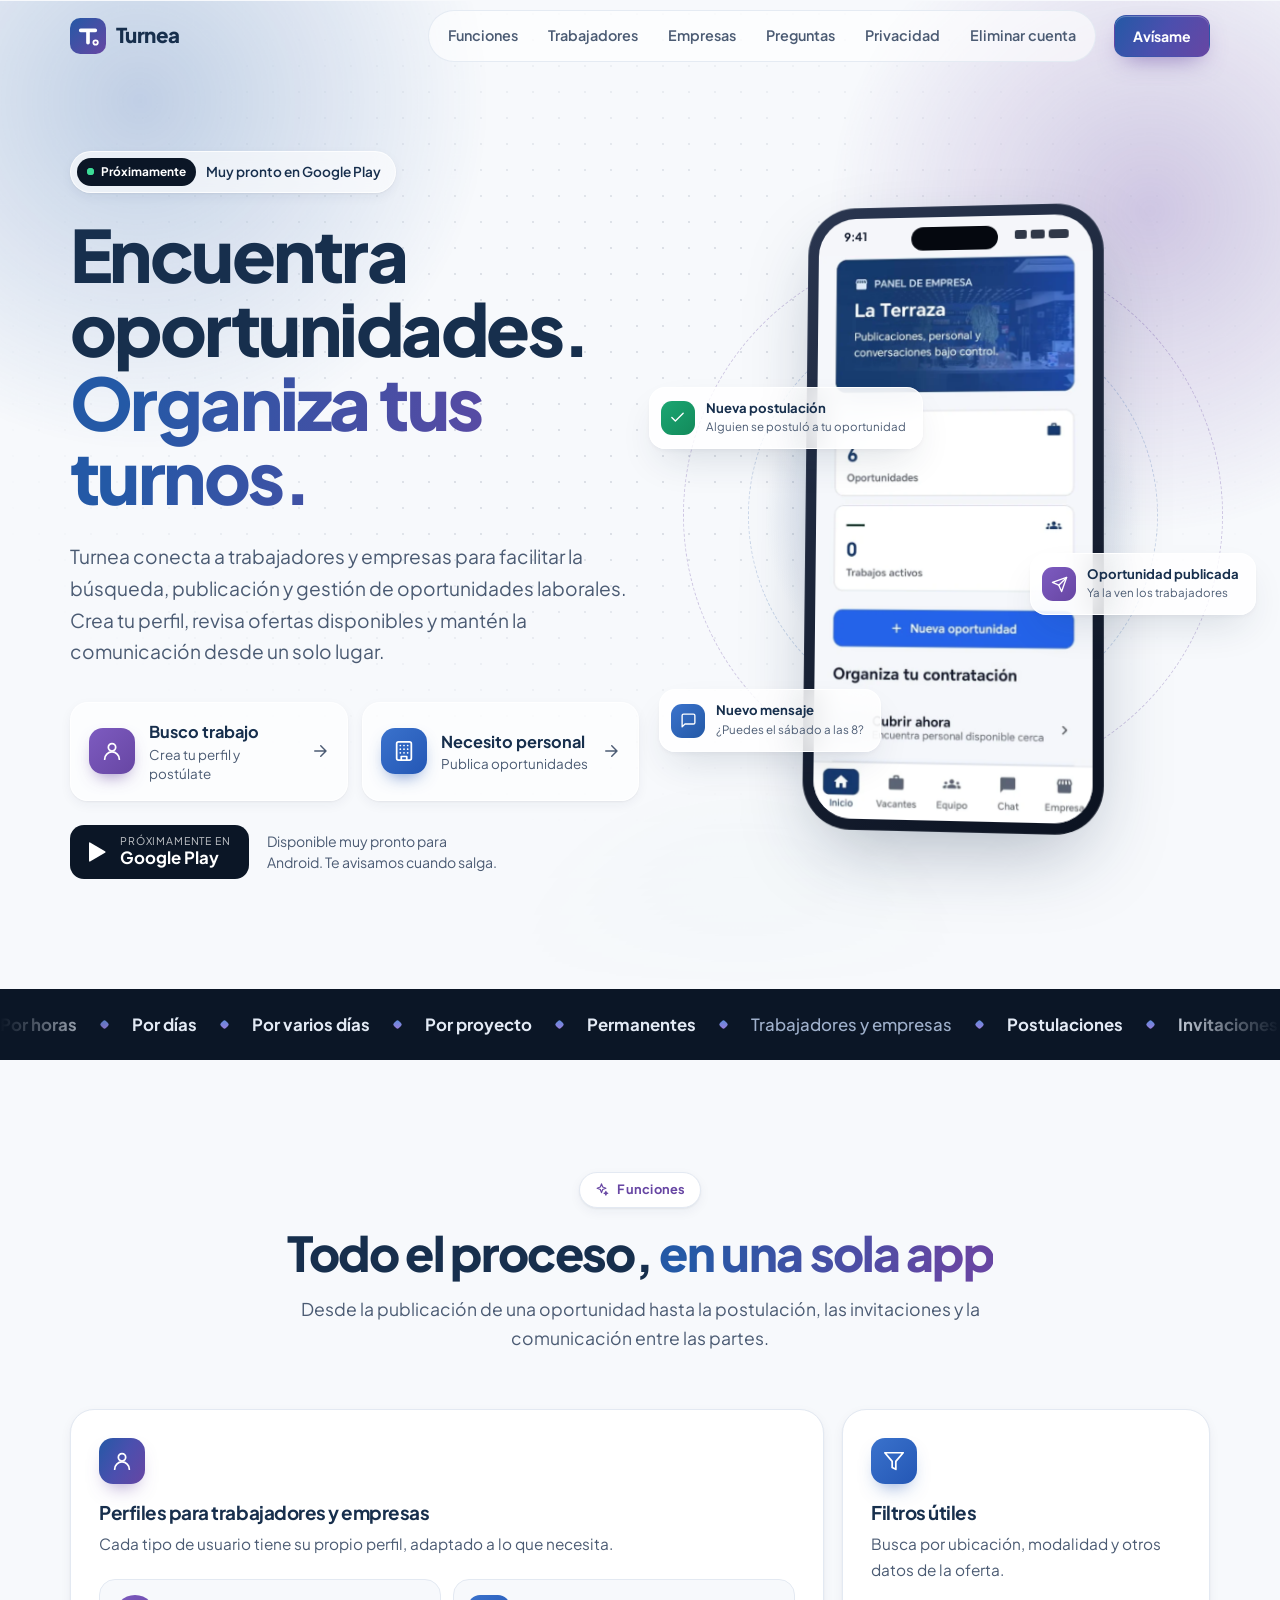
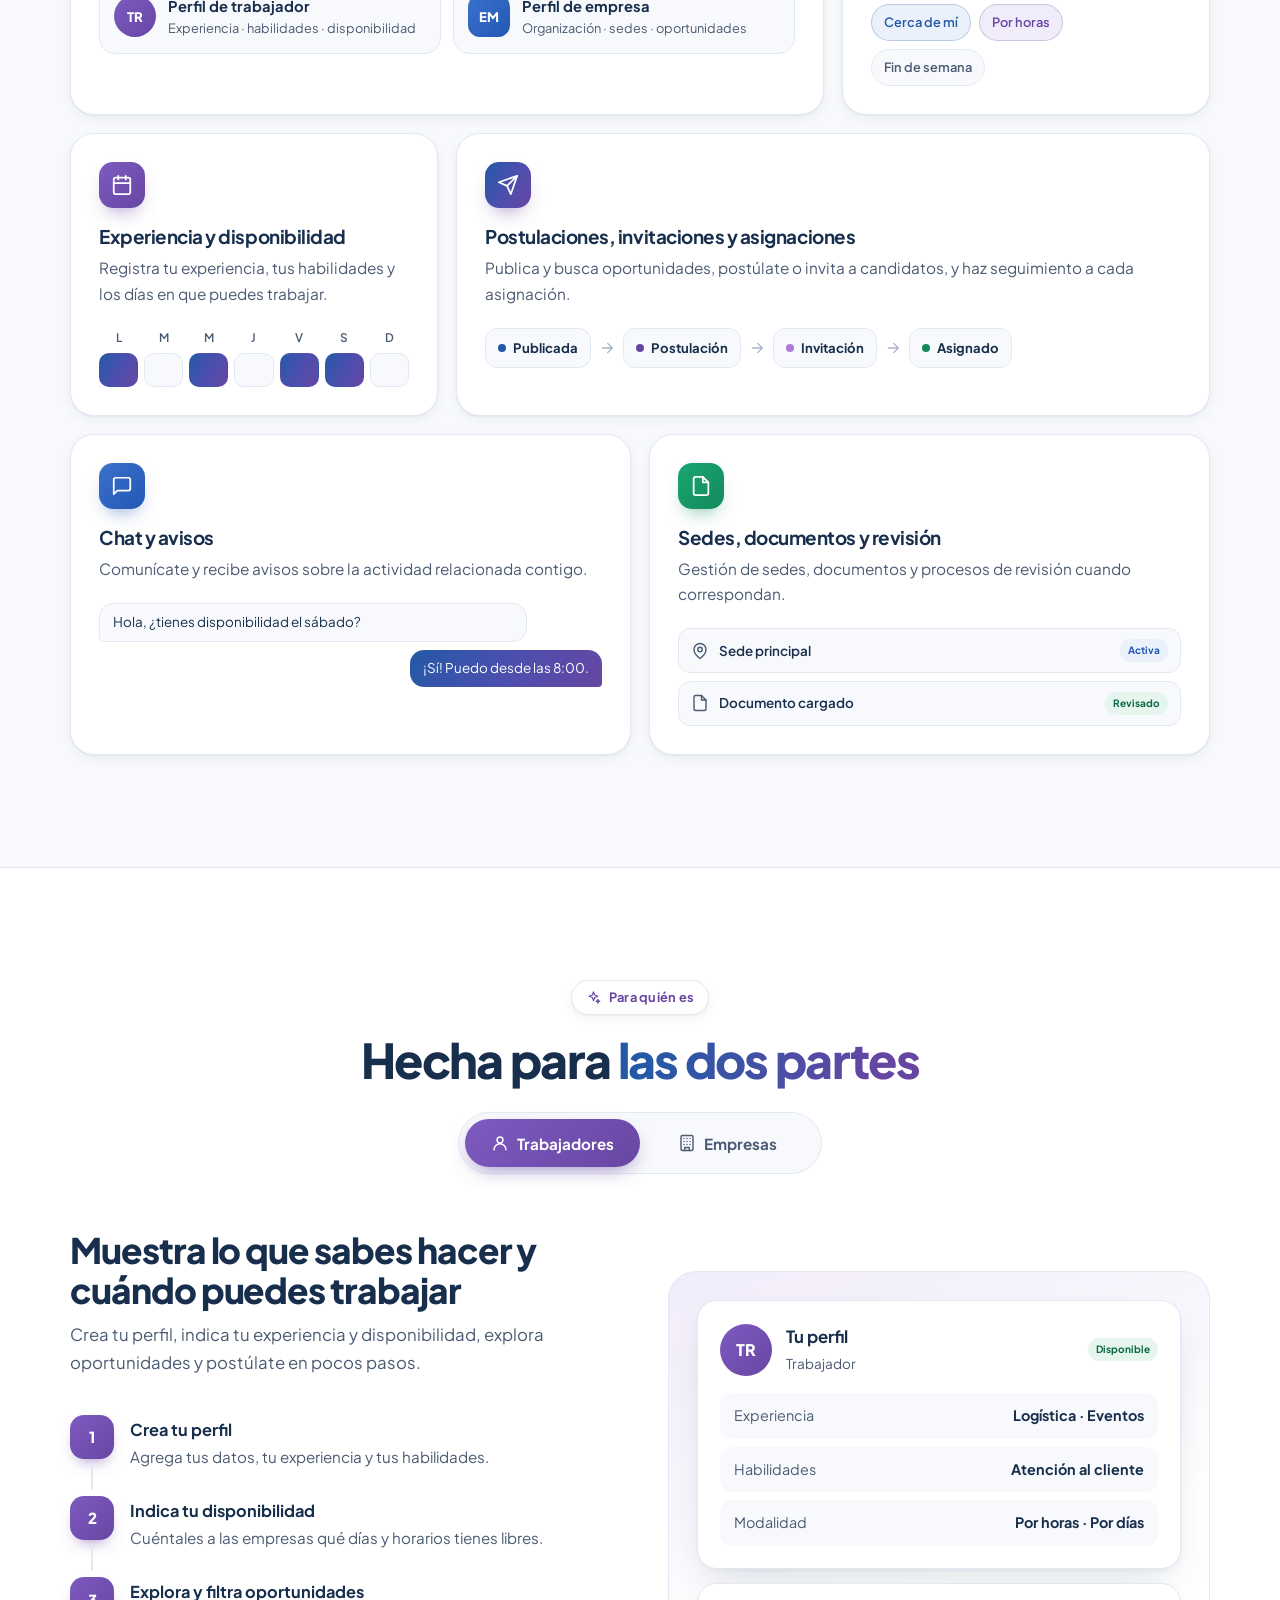
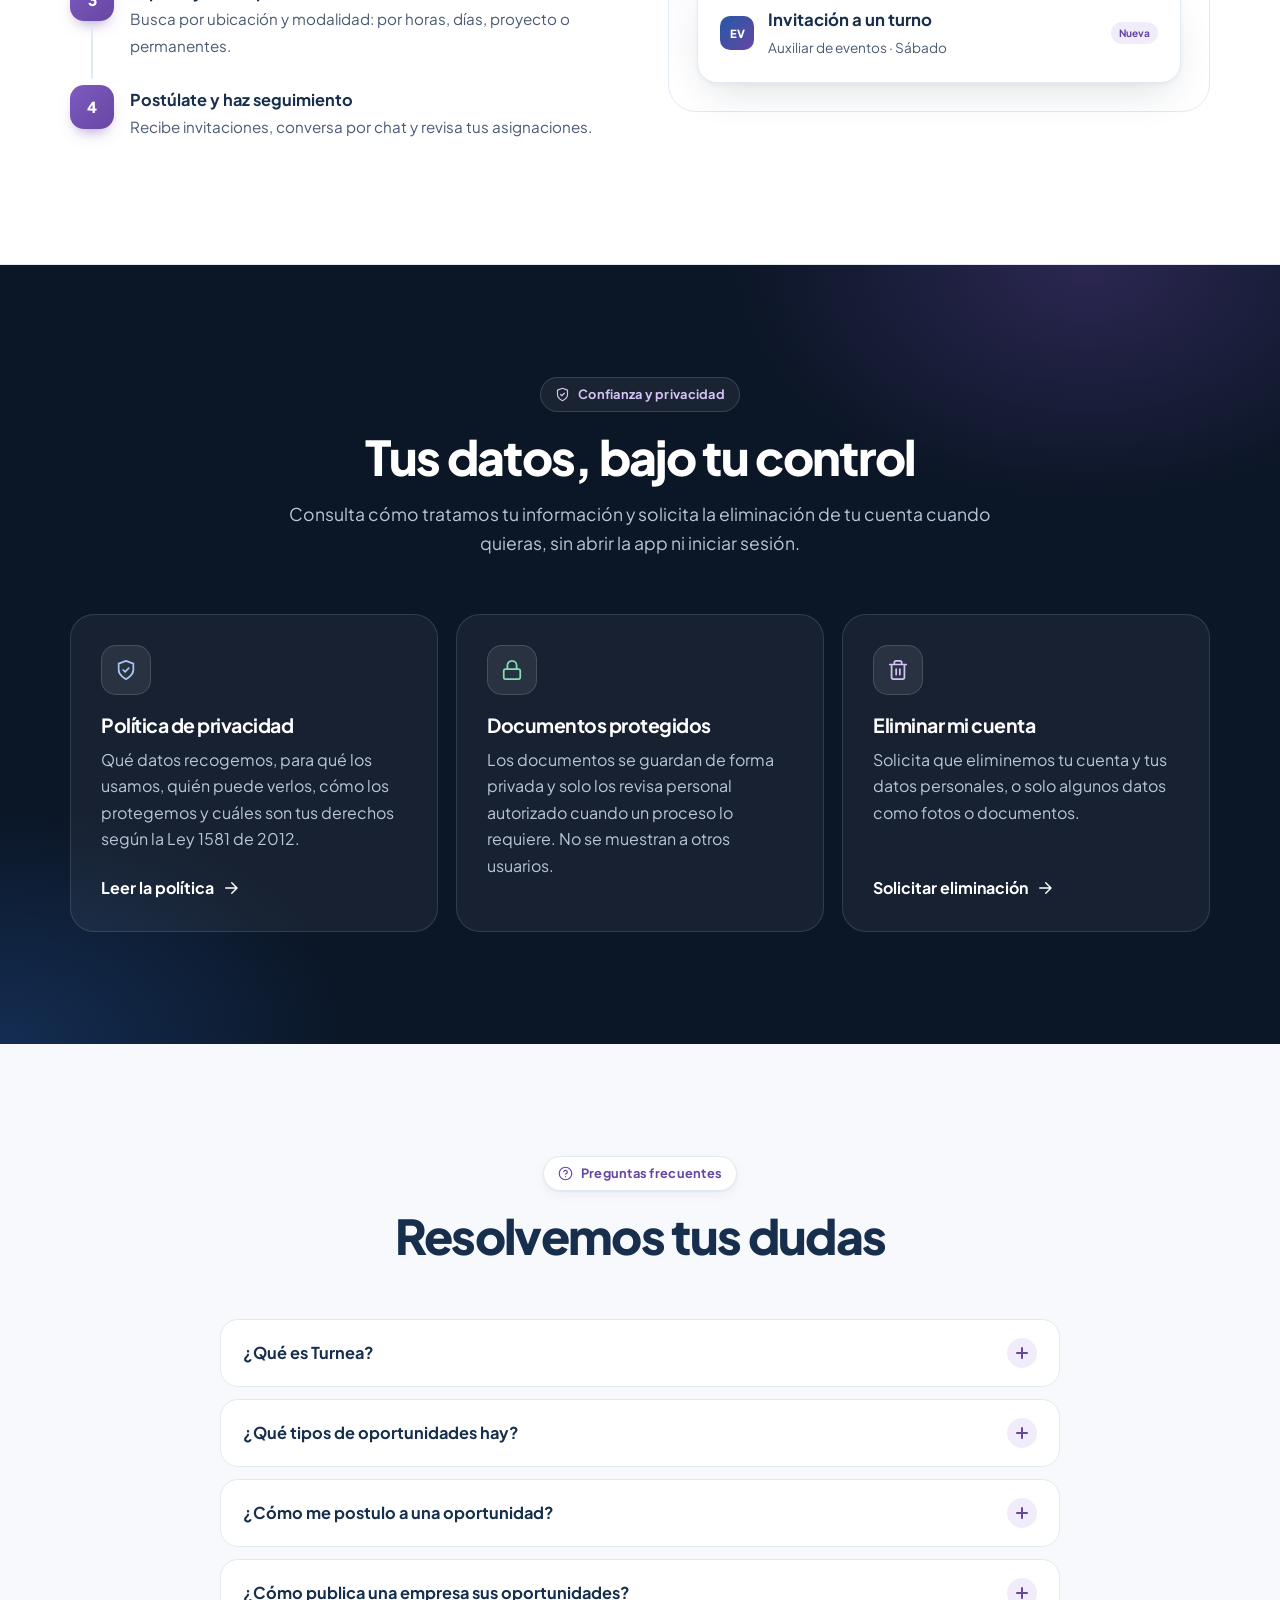
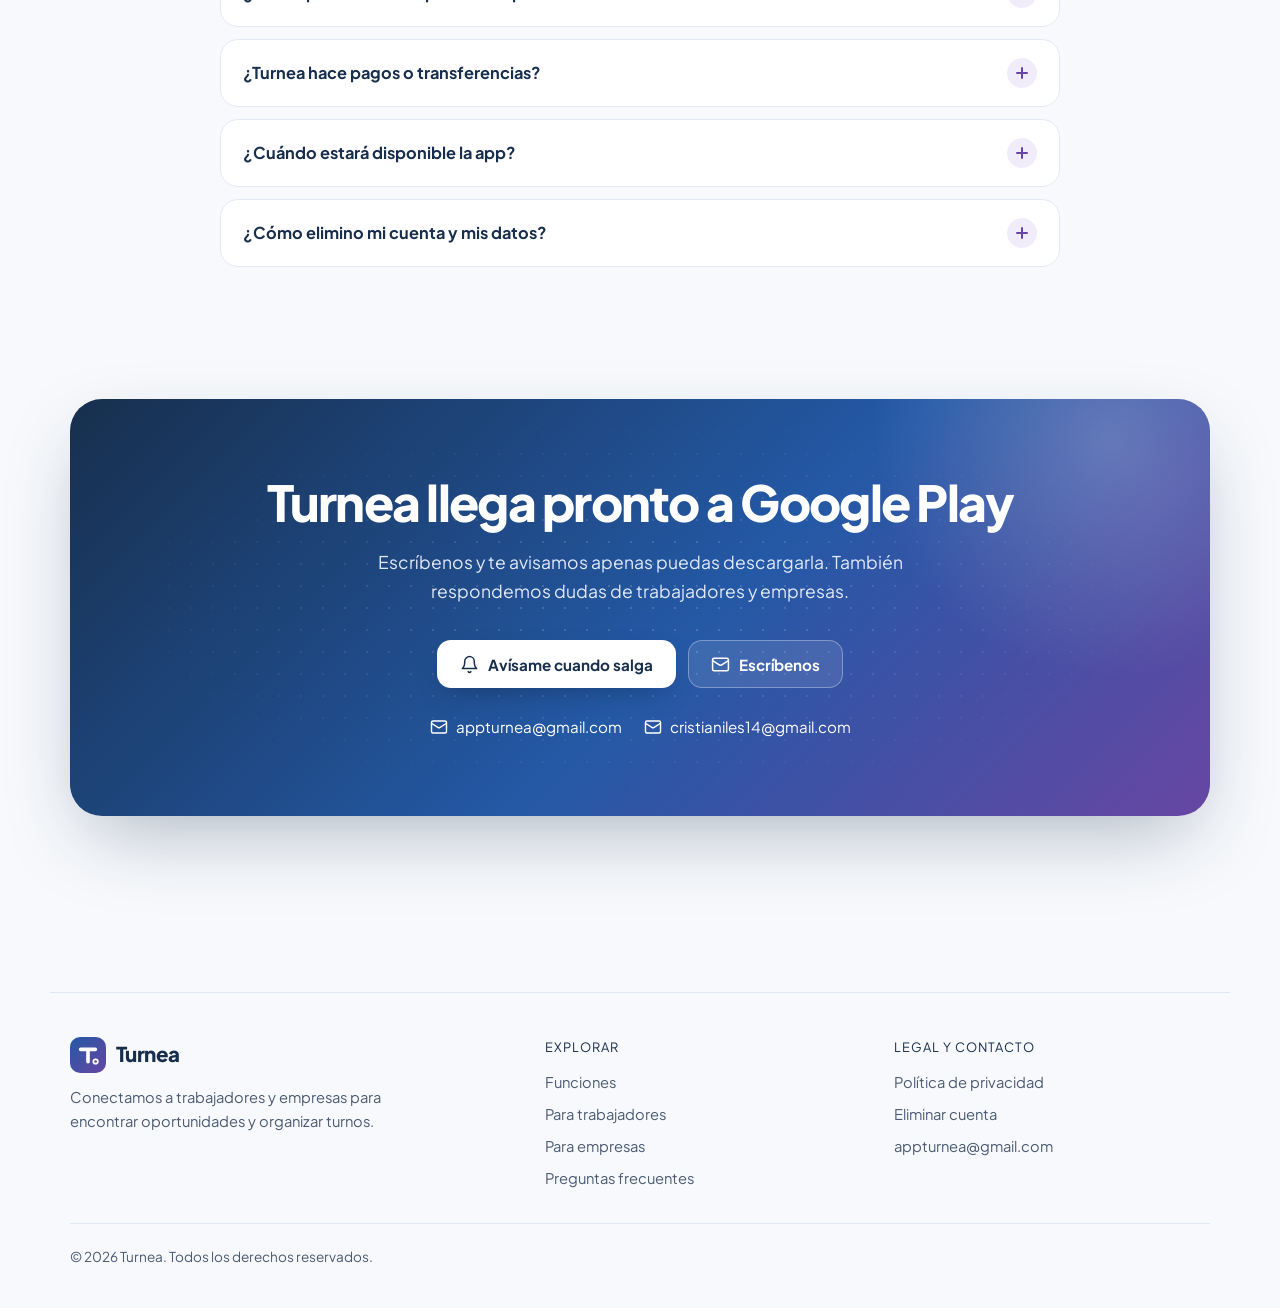
==== commit b91e5dd6: "Usar captura real de la app en la portada Reemplaza la interfaz de ejemplo del celular por la captur" ====
--- a/index.html
+++ b/index.html
@@ -109,36 +109,20 @@
         </div>
       </div>
 
-      <div class="mock mock-in" aria-hidden="true">
-        <span class="glow"></span><span class="ring"></span><span class="ring r2"></span>
+      <div class="mock mock-in">
+        <span class="glow" aria-hidden="true"></span><span class="ring" aria-hidden="true"></span><span class="ring r2" aria-hidden="true"></span>
         <div class="tilt">
           <div class="phone">
             <div class="screen">
-              <div class="s-top">
-                <small>Hola, bienvenido</small>
-                <b>Oportunidades para ti</b>
-                <div class="s-search"><svg class="icon"><use href="#i-search"/></svg>Buscar por cargo o ubicación</div>
-              </div>
-              <div class="s-chips"><span class="on">Por horas</span><span>Por días</span><span>Proyecto</span><span>Permanente</span></div>
-              <div class="feed">
-                <div class="s-card">
-                  <div class="r"><div class="who"><span class="lg c1">EV</span><div><b>Auxiliar de eventos</b><p>6 horas · Sábado</p></div></div><span class="pill p">Horas</span></div>
-                  <div class="act">Postularme</div>
-                </div>
-                <div class="s-card">
-                  <div class="r"><div class="who"><span class="lg c2">BO</span><div><b>Apoyo en bodega</b><p>3 días · Diurno</p></div></div><span class="pill b">Días</span></div>
-                </div>
-                <div class="s-card">
-                  <div class="r"><div class="who"><span class="lg c3">AT</span><div><b>Atención al cliente</b><p>Permanente</p></div></div><span class="pill g">Nueva</span></div>
-                </div>
-              </div>
-              <div class="s-nav"><i class="on"></i><i></i><i></i><i></i></div>
+              <div class="s-status"><span>9:41</span><span class="s-icons"><i></i><i></i><i></i></span></div>
+              <img class="shot" src="assets/app-empresa.webp" width="600" height="1223" fetchpriority="high"
+                   alt="Pantalla real de la app Turnea: panel de empresa con oportunidades, trabajos activos y el botón Nueva oportunidad">
             </div>
           </div>
         </div>
-        <div class="chip c1"><span class="dot"><svg class="icon"><use href="#i-check"/></svg></span><div><b>Nueva invitación</b><span>Una empresa te invitó a un turno</span></div></div>
-        <div class="chip c2"><span class="dot"><svg class="icon"><use href="#i-send"/></svg></span><div><b>Postulación enviada</b><span>Auxiliar de eventos</span></div></div>
-        <div class="chip c3"><span class="dot"><svg class="icon"><use href="#i-chat"/></svg></span><div><b>Nuevo mensaje</b><span>¿Puedes el sábado a las 8?</span></div></div>
+        <div class="chip c1" aria-hidden="true"><span class="dot"><svg class="icon"><use href="#i-check"/></svg></span><div><b>Nueva postulación</b><span>Alguien se postuló a tu oportunidad</span></div></div>
+        <div class="chip c2" aria-hidden="true"><span class="dot"><svg class="icon"><use href="#i-send"/></svg></span><div><b>Oportunidad publicada</b><span>Ya la ven los trabajadores</span></div></div>
+        <div class="chip c3" aria-hidden="true"><span class="dot"><svg class="icon"><use href="#i-chat"/></svg></span><div><b>Nuevo mensaje</b><span>¿Puedes el sábado a las 8?</span></div></div>
       </div>
     </div>
   </section>
--- a/assets/styles.css
+++ b/assets/styles.css
@@ -134,7 +134,13 @@
 .tilt { position: relative; transform-style: preserve-3d; transform: rotateY(var(--ry, -6deg)) rotateX(var(--rx, 3deg)); transition: transform .7s var(--ease); }
 .phone { position: relative; width: 300px; border-radius: 48px; padding: 11px; background: linear-gradient(145deg, #2A3650, #0B1220); box-shadow: var(--shadow-lg), 0 0 0 1px rgba(255, 255, 255, .06) inset; }
 .phone::before { content: ""; position: absolute; top: 21px; left: 50%; width: 88px; height: 24px; transform: translateX(-50%); background: #05080F; border-radius: 999px; z-index: 2; }
-.screen { position: relative; border-radius: 38px; overflow: hidden; background: #F4F6FB; height: 600px; }
+.screen { position: relative; border-radius: 38px; overflow: hidden; background: #F5F6FA; }
+.s-status { height: 38px; display: flex; justify-content: space-between; align-items: center; padding: 0 24px 0 26px; font-size: .74rem; font-weight: 700; color: #0F172A; }
+.s-icons { display: flex; gap: 4px; }
+.s-icons i { width: 14px; height: 9px; border-radius: 2px; background: #0F172A; opacity: .85; }
+.s-icons i:nth-child(1) { width: 12px; } .s-icons i:nth-child(3) { width: 20px; border-radius: 3px; }
+.shot { width: 100%; height: auto; display: block; animation: shotIn 1s var(--ease) .5s both; }
+@keyframes shotIn { from { opacity: 0; transform: translateY(18px); } to { opacity: 1; transform: none; } }
 .s-top { padding: 54px 18px 22px; color: #fff; background: radial-gradient(120% 120% at 100% 0%, #6746A3 0%, transparent 55%), linear-gradient(160deg, #172F4D, #2459A6); }
 .s-top small { opacity: .78; font-size: .74rem; }
 .s-top b { display: block; font-size: 1.15rem; margin-top: 2px; letter-spacing: -.02em; }
@@ -172,11 +178,11 @@
 .chip .dot svg { width: 17px; height: 17px; }
 .chip b { display: block; color: var(--navy); font-size: .82rem; line-height: 1.3; }
 .chip span { color: var(--muted); font-size: .72rem; }
-.chip.c1 { left: -4%; top: 7%; animation-delay: 1.3s, 2s; }
+.chip.c1 { left: -9%; top: 30%; animation-delay: 1.3s, 2s; }
 .chip.c1 .dot { background: linear-gradient(135deg, #1BA672, #138A5B); }
-.chip.c2 { right: -6%; top: 50%; animation-delay: 1.55s, 2.8s; }
+.chip.c2 { right: -9%; top: 56%; animation-delay: 1.55s, 2.8s; }
 .chip.c2 .dot { background: linear-gradient(135deg, #7D5BC0, #6746A3); }
-.chip.c3 { left: -4%; bottom: 7%; animation-delay: 1.8s, 3.4s; }
+.chip.c3 { left: -7%; bottom: 13%; animation-delay: 1.8s, 3.4s; }
 .chip.c3 .dot { background: linear-gradient(135deg, #3A72CC, #2459A6); }
 @keyframes chipIn { from { opacity: 0; transform: translateY(16px) scale(.92); } to { opacity: 1; transform: none; } }
 @keyframes float { 0%, 100% { translate: 0 0; } 50% { translate: 0 -10px; } }
@@ -192,11 +198,11 @@
   .mock .ring.r2 { width: 280px; height: 280px; }
   .mock .glow { width: 300px; height: 300px; }
   .phone { width: 262px; border-radius: 42px; }
-  .screen { height: 530px; border-radius: 33px; }
+  .screen { border-radius: 33px; }
+  .s-status { height: 34px; }
   .chip { font-size: .74rem; padding: 9px 12px 9px 9px; }
   .chip .dot { width: 30px; height: 30px; }
-  .chip.c1 { left: 0; top: 2%; } .chip.c2, .chip.c3 { display: none; }
-  .feed .s-card:nth-child(3) { display: none; }
+  .chip { display: none; }
 }
 
 /* ============ Marquee ============ */
